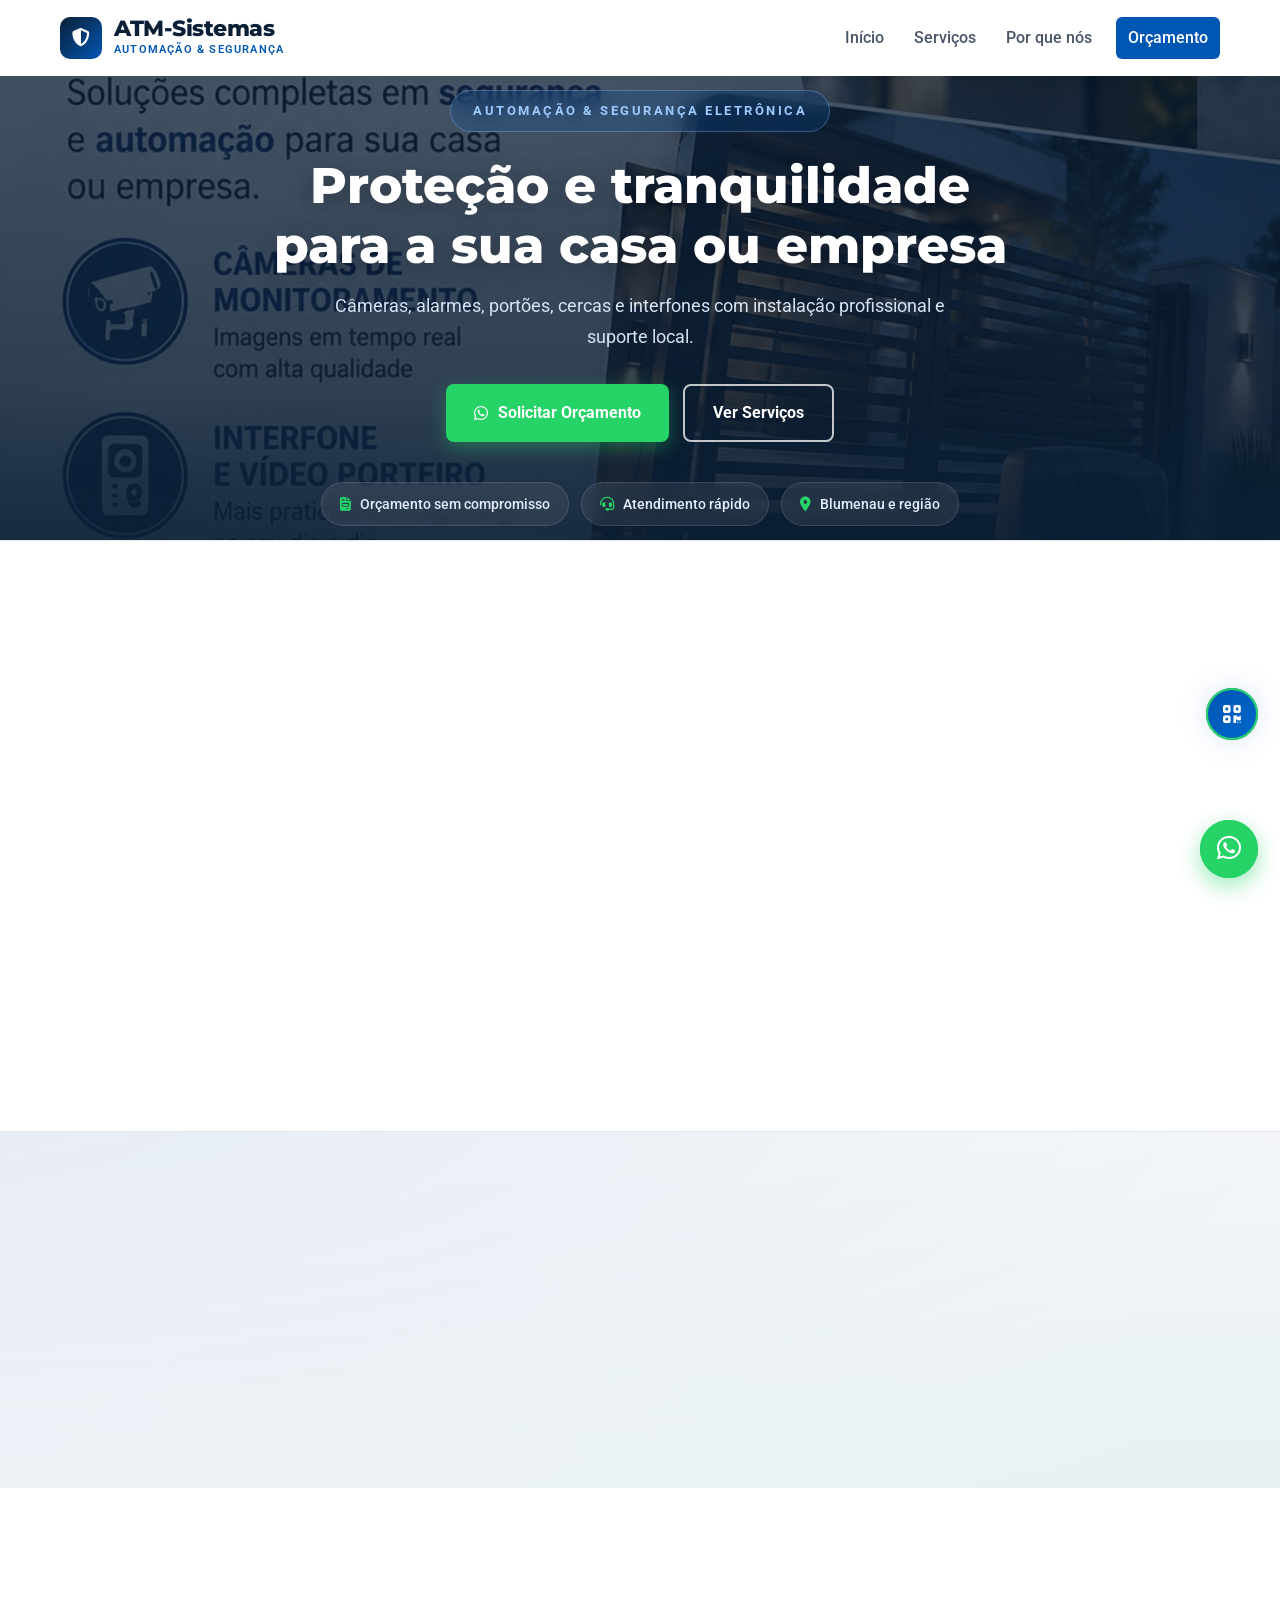
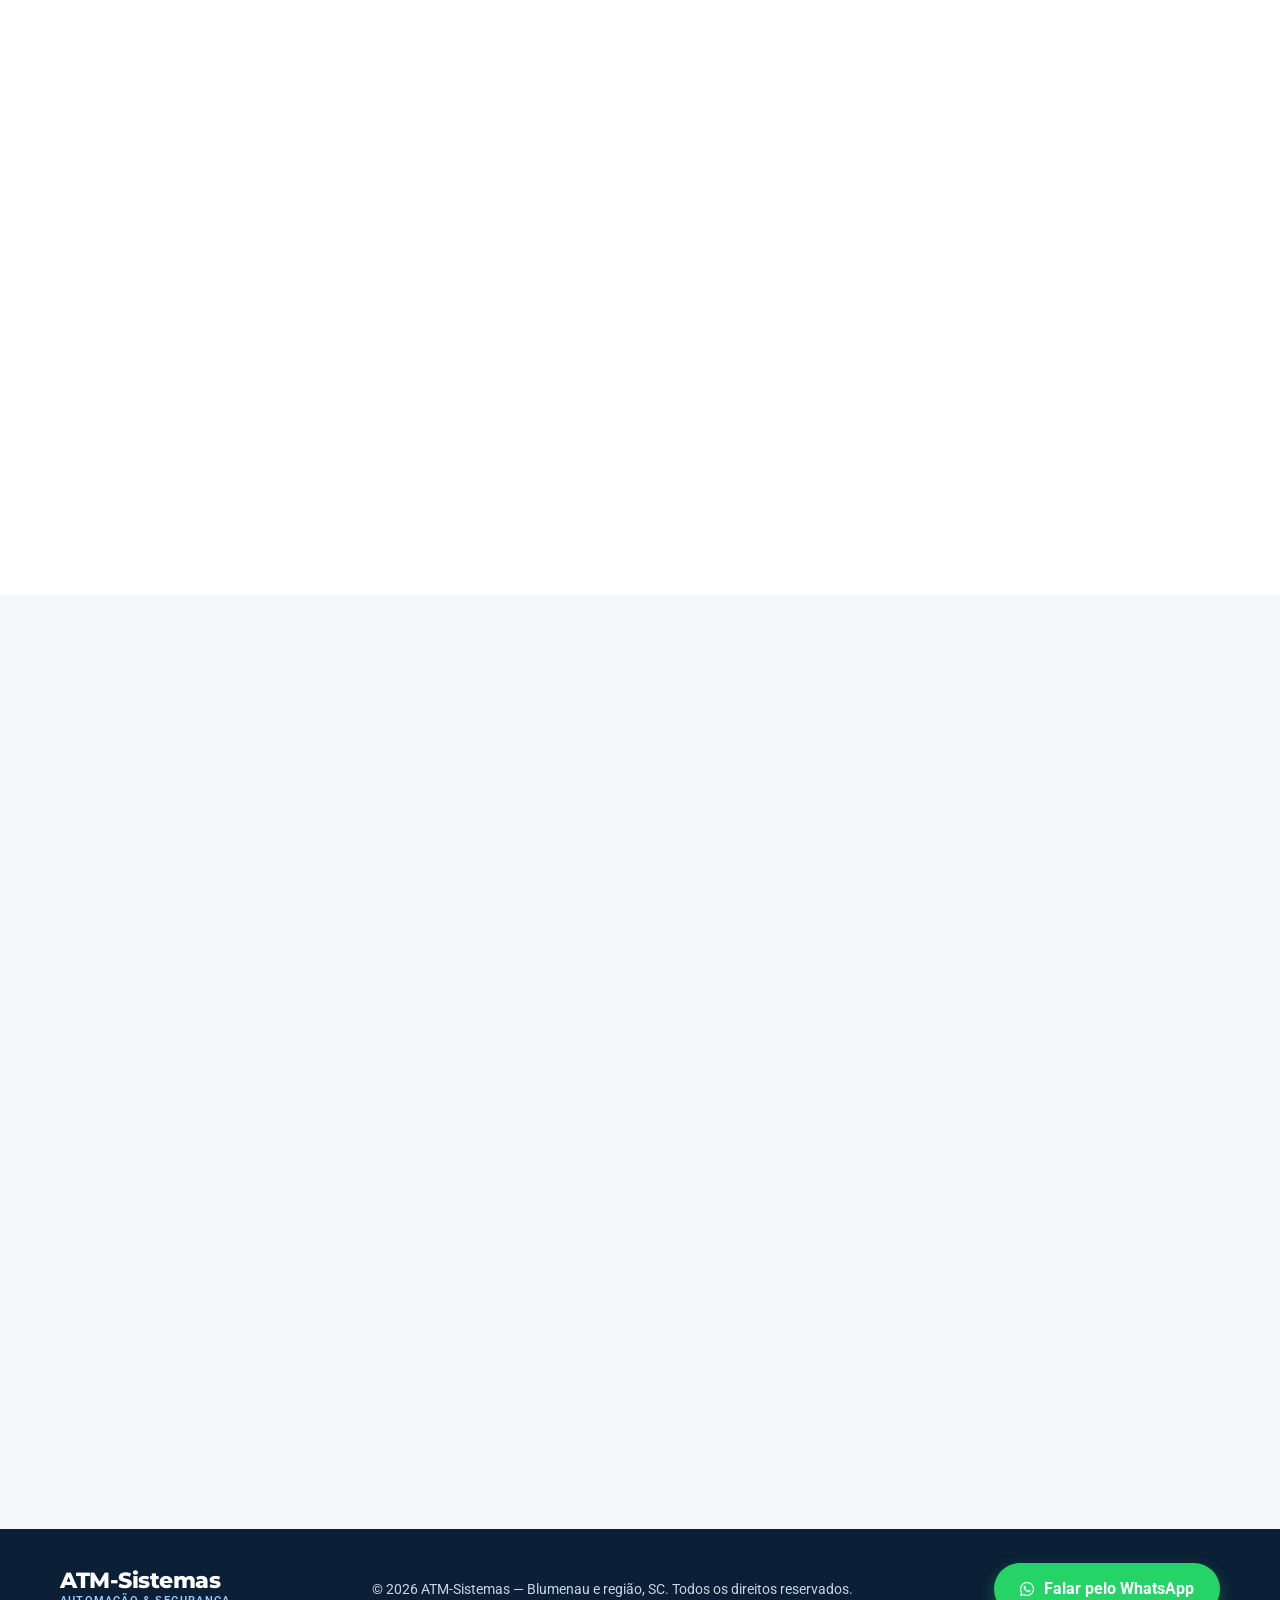
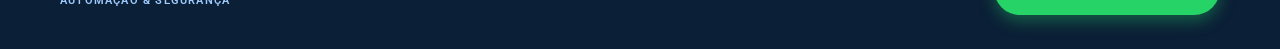
==== index.html @ e786568e "feat: adicionar suporte a YouTube iframe na galeria (Instalação de Câmeras)" ====
<!DOCTYPE html>
<html lang="pt-br">
<head>
    <meta charset="UTF-8">
    <meta name="viewport" content="width=device-width, initial-scale=1.0">
    <title>ATM-Sistemas | Automação e Segurança em Blumenau e Região</title>
    <meta name="description" content="ATM-Sistemas: câmeras de monitoramento, alarmes, portões eletrônicos, cercas elétricas e interfones. Instalação profissional em Blumenau e região. Solicite seu orçamento pelo WhatsApp.">

    <!-- Favicon inline (escudo da marca) -->
    <link rel="icon" href="data:image/svg+xml,%3Csvg xmlns='http://www.w3.org/2000/svg' viewBox='0 0 24 24'%3E%3Cpath fill='%230056b3' d='M12 2l8 3v6c0 5-3.5 9-8 11-4.5-2-8-6-8-11V5l8-3z'/%3E%3Cpath fill='%23ffffff' d='M12.7 7.3l-3.5 3.5 1.4 1.4 2.1-2.1 2.1 2.1 1.4-1.4z'/%3E%3C/svg%3E">

    <!-- Estilos -->
    <link rel="stylesheet" href="style.css">

    <!-- Google Fonts: Montserrat (títulos) e Roboto (texto) -->
    <link href="https://fonts.googleapis.com/css2?family=Montserrat:wght@400;600;700;800&family=Roboto:wght@300;400;500&display=swap" rel="stylesheet">

    <!-- FontAwesome: ícones oficiais -->
    <link rel="stylesheet" href="https://cdnjs.cloudflare.com/ajax/libs/font-awesome/6.4.0/css/all.min.css">
</head>
<body>

    <!-- ==========================================================
       1. CABEÇALHO (navbar fixa com menu mobile)
       ========================================================== -->
    <header class="header" id="header">
        <div class="container header-flex">
            <a href="#inicio" class="brand">
                <div class="brand-icon">
                    <i class="fas fa-shield-halved"></i>
                </div>
                <div class="brand-info">
                    <span class="brand-title">ATM-Sistemas</span>
                    <span class="brand-subtitle">Automação &amp; Segurança</span>
                </div>
            </a>

            <button class="menu-toggle" id="menuToggle" aria-label="Abrir menu" aria-expanded="false" aria-controls="navMenu">
                <i class="fas fa-bars"></i>
            </button>

            <nav class="nav" id="navMenu">
                <a href="#inicio">Início</a>
                <a href="#servicos">Serviços</a>
                <a href="#sobre">Por que nós</a>
                <a href="#contato" class="btn-nav">Orçamento</a>
            </nav>
        </div>
    </header>

    <!-- ==========================================================
       2. HERO / BANNER PRINCIPAL (foto local + texto + CTA)
       ========================================================== -->
    <section id="inicio" class="hero">
        <div class="hero-overlay"></div>
        <div class="container hero-content">
            <span class="hero-eyebrow">Automação &amp; Segurança Eletrônica</span>
            <h1>Proteção e tranquilidade para a sua casa ou empresa</h1>
            <p>Câmeras, alarmes, portões, cercas e interfones com instalação profissional e suporte local.</p>

            <div class="hero-cta">
                <a href="https://wa.me/5547991985274?text=Ol%C3%A1%2C%20vi%20o%20site%20da%20ATM-Sistemas%20e%20gostaria%20de%20um%20or%C3%A7amento." target="_blank" class="btn btn-whatsapp">
                    <i class="fab fa-whatsapp"></i> Solicitar Orçamento
                </a>
                <a href="#servicos" class="btn btn-outline">Ver Serviços</a>
            </div>

            <div class="hero-badges">
                <div class="badge"><i class="fas fa-file-invoice"></i> Orçamento sem compromisso</div>
                <div class="badge"><i class="fas fa-headset"></i> Atendimento rápido</div>
                <div class="badge"><i class="fas fa-map-marker-alt"></i> Blumenau e região</div>
            </div>
        </div>
    </section>

    <!-- ==========================================================
       4. SEÇÃO "POR QUE NÓS" (foto local + diferenciais)
       ========================================================== -->
    <section id="sobre" class="about">
        <div class="container about-grid">
            <div class="about-img-wrap reveal">
                <img src="foto2.jpg" alt="Instalação de sistema de segurança pela ATM-Sistemas">
                <div class="about-img-badge">
                    <i class="fas fa-thumbs-up"></i>
                    <span>Instalação<br>Profissional</span>
                </div>
            </div>
            <div class="about-content reveal">
                <span class="section-eyebrow">Quem somos</span>
                <h2>Por que escolher a ATM-Sistemas?</h2>
                <p>Equipe especializada em instalações eletrônicas de segurança e automação, atendendo residências, comércios e indústrias da região com seriedade, pontualidade e preço justo.</p>

                <ul class="checklist">
                    <li><i class="fas fa-check-circle"></i> Instalação feita por técnicos qualificados</li>
                    <li><i class="fas fa-check-circle"></i> Equipamentos com garantia e assistência técnica</li>
                    <li><i class="fas fa-check-circle"></i> Orçamento rápido e sem compromisso</li>
                    <li><i class="fas fa-check-circle"></i> Atendimento local, perto de você</li>
                </ul>

                <a href="#contato" class="btn btn-primary">
                    Falar com um consultor <i class="fas fa-arrow-right"></i>
                </a>
            </div>
        </div>
    </section>

    <!-- ==========================================================
       5. GALERIA DE VÍDEOS / DEMONSTRAÇÕES
       ========================================================== -->
    <section id="galeria" class="gallery-section">
        <div class="container">
            <div class="section-header reveal">
                <span class="section-eyebrow">Em ação</span>
                <h2>Nossas Instalações em Vídeo</h2>
                <p class="section-desc">Acompanhe demonstrações reais de sistemas instalados pela nossa equipe. Qualidade e confiança que você pode ver.</p>
            </div>

            <div class="gallery-grid" id="galleryGrid">
                <!-- Vídeos serão inseridos via JS -->
            </div>
        </div>
    </section>

    <!-- ==========================================================
       5b. VÍDEO DE DICA (conteúdo de terceiro, exibido por embed)
       ========================================================== -->
    <section id="dica" class="dica-section">
        <div class="container">
            <div class="section-header reveal">
                <span class="section-eyebrow">Dica técnica</span>
                <h2>Como instalar uma câmera Wi-Fi sem passar fio</h2>
                <p class="section-desc">Vídeo educativo que mostra o passo a passo de instalação. Ajuda você a entender as opções antes de solicitar seu orçamento.</p>
            </div>

            <div class="dica-card reveal">
                <div class="dica-video-box" id="dicaVideoBox">
                    <button type="button" class="dica-play-btn" id="dicaPlayBtn" aria-label="Reproduzir vídeo: Como Instalei uma Câmera de Segurança Wifi Puxando Ponto de Tomada">
                        <img src="https://i.ytimg.com/vi/2AZnrOvX0qg/maxresdefault.jpg" alt="Miniatura do vídeo sobre instalação de câmera de segurança Wi-Fi" loading="lazy">
                        <span class="dica-play-icon" aria-hidden="true"><i class="fab fa-youtube"></i></span>
                    </button>
                </div>
                <div class="dica-info">
                    <h3>Como Instalei uma Câmera de Segurança Wifi Puxando Ponto de Tomada</h3>
                    <p class="dica-credit">
                        <i class="fab fa-youtube"></i>
                        Canal <strong>@poressadica</strong> — vídeo de terceiro, exibido aqui pelo player oficial do YouTube.
                        Todos os direitos pertencem ao autor original.
                    </p>
                    <p class="dica-cta">
                        <i class="fas fa-hands-holding-circle"></i>
                        Prefere instalação profissional com garantia? <a href="#contato">Solicite um orçamento</a>.
                    </p>
                </div>
            </div>
        </div>
    </section>

    <!-- ==========================================================
       6. SEÇÃO DE CONTATO E ORÇAMENTO
       ========================================================== -->
    <section id="contato" class="contact-section">
        <div class="container">
            <div class="reveal">
                <span class="section-eyebrow">Fale conosco</span>
                <h2>Solicite um Orçamento</h2>
                <p class="section-subtitle">Preencha o formulário abaixo e envie direto pelo WhatsApp. Retornamos o mais rápido possível!</p>
            </div>

            <div class="contact-grid">
                <form id="contactForm" class="contact-form reveal" novalidate>
                    <div class="form-group">
                        <label for="name">Seu Nome</label>
                        <input type="text" id="name" required placeholder="Digite seu nome">
                    </div>
                    <div class="form-group">
                        <label for="phone">Telefone / WhatsApp</label>
                        <input type="tel" id="phone" required placeholder="(47) 99999-9999">
                    </div>
                    <div class="form-group">
                        <label for="message">Serviço desejado / Bairro</label>
                        <textarea id="message" rows="4" placeholder="Ex.: câmeras para minha casa no bairro ..."></textarea>
                    </div>
                    <button type="submit" class="btn btn-whatsapp full-width">
                        <i class="fab fa-whatsapp"></i> Enviar Mensagem via WhatsApp
                    </button>
                    <p class="form-note"><i class="fas fa-lock"></i> Seus dados são usados apenas para abrir o chat no WhatsApp.</p>
                </form>

                <div class="contact-info-card reveal">
                    <h3>Ou acesse direto pelo celular</h3>
                    <p>Escaneie o QR code para abrir o site no seu telefone</p>
                    <div class="qrcode-container" id="qrcodeBox">
                        <!-- QR code gerado localmente em qrcode-lib.js (sem depender de API externa) -->
                    </div>
                    <p class="qrcode-caption" id="qrcodeCaption"></p>
                </div>
            </div>

            <div class="contact-direct-info reveal">
                <a href="mailto:atmnbusistemas@gmail.com"><i class="fas fa-envelope"></i> atmnbusistemas@gmail.com</a>
                <a href="https://wa.me/5547991985274" target="_blank"><i class="fab fa-whatsapp"></i> (47) 99198-5274</a>
            </div>
        </div>
    </section>

    <!-- ==========================================================
       6. RODAPÉ
       ========================================================== -->
    <footer class="footer-bottom">
        <div class="container footer-flex">
            <div class="footer-brand">
                <span class="brand-title">ATM-Sistemas</span>
                <span class="brand-subtitle">Automação &amp; Segurança</span>
            </div>
            <p class="footer-copy">&copy; <span id="year">2026</span> ATM-Sistemas &mdash; Blumenau e região, SC. Todos os direitos reservados.</p>
            <a href="https://wa.me/5547991985274?text=Ol%C3%A1%2C%20vi%20o%20site%20da%20ATM-Sistemas%20e%20gostaria%20de%20um%20or%C3%A7amento." target="_blank" class="whatsapp-footer-btn" aria-label="Fale conosco no WhatsApp">
                <i class="fab fa-whatsapp"></i> Falar pelo WhatsApp
            </a>
        </div>
    </footer>

    <!-- Botão flutuante: Compartilhar site (QR Code) -->
    <button id="shareSiteBtn" class="share-float" aria-label="Compartilhar site - QR Code">
        <i class="fas fa-qrcode"></i>
        <span class="float-pulse"></span>
    </button>

    <!-- Botão flutuante de WhatsApp (fixo no canto inferior direito) -->
    <a href="https://wa.me/5547991985274?text=Ol%C3%A1%2C%20vi%20o%20site%20da%20ATM-Sistemas%20e%20gostaria%20de%20um%20or%C3%A7amento." target="_blank" class="whatsapp-float" aria-label="Fale conosco no WhatsApp">
        <i class="fab fa-whatsapp"></i>
        <span class="float-pulse"></span>
    </a>

    <!-- Botão voltar ao topo -->
    <button id="backToTop" aria-label="Voltar ao topo">
        <i class="fas fa-chevron-up"></i>
    </button>

    <!-- Modal QR Code para compartilhar -->
    <div id="qrModal" class="modal" role="dialog" aria-modal="true" aria-labelledby="qrModalTitle">
        <div class="modal-overlay"></div>
        <div class="modal-content qr-modal-content">
            <button class="modal-close" id="qrModalClose" aria-label="Fechar QR Code">
                <i class="fas fa-times"></i>
            </button>
            <h3 id="qrModalTitle">Compartilhar Site</h3>
            <p class="modal-subtitle">Escaneie com a câmera do celular do técnico</p>
            <div class="qr-code-wrapper" id="qrcodeModalBox">
                <!-- QR code gerado localmente em qrcode-lib.js (sem depender de API externa) -->
            </div>
            <p class="qr-url" id="qrModalUrl"></p>
            <div class="modal-actions">
                <button class="btn btn-outline modal-copy-btn" id="copyUrlBtn">
                    <i class="fas fa-copy"></i> Copiar Link
                </button>
                <button class="btn btn-primary modal-download-btn" id="downloadQrBtn">
                    <i class="fas fa-download"></i> Baixar PNG
                </button>
                <button class="btn btn-whatsapp modal-share-btn" id="nativeShareBtn">
                    <i class="fas fa-share-alt"></i> Compartilhar
                </button>
            </div>
        </div>
    </div>

    <!-- ==========================================================
         SCRIPTS (menu mobile, player de vídeo, QR code, animações)
         ========================================================== -->

    <!-- Gerador de QR code local (qrcode-lib.js): o QR funciona mesmo
         se a internet cair ou o servidor de terceiros sair do ar -->
    <script src="qrcode-lib.js"></script>

    <script>
        // ---- Menu mobile ----
        const menuToggle = document.getElementById('menuToggle');
        const navMenu = document.getElementById('navMenu');

        menuToggle.addEventListener('click', function () {
            const isOpen = navMenu.classList.toggle('active');
            menuToggle.setAttribute('aria-expanded', isOpen);
            menuToggle.querySelector('i').className = isOpen ? 'fas fa-times' : 'fas fa-bars';
        });

        navMenu.querySelectorAll('a').forEach(function (link) {
            link.addEventListener('click', function () {
                navMenu.classList.remove('active');
                menuToggle.setAttribute('aria-expanded', 'false');
                menuToggle.querySelector('i').className = 'fas fa-bars';
            });
        });

        // ---- Formulário -> abre o WhatsApp com a mensagem montada ----
        const contactForm = document.getElementById('contactForm');

        contactForm.addEventListener('submit', function (e) {
            e.preventDefault();

            const nome = document.getElementById('name').value.trim();
            const fone = document.getElementById('phone').value.trim();
            const mensagem = document.getElementById('message').value.trim();

            if (!nome || !fone) {
                alert('Por favor, preencha seu nome e telefone para continuar.');
                return;
            }

            const texto = 'Olá, vi o site da ATM-Sistemas e gostaria de um orçamento.\n\n' +
                          '*Nome:* ' + nome + '\n' +
                          '*Telefone:* ' + fone + '\n' +
                          '*Serviço/Bairro:* ' + (mensagem || '—');

            window.open('https://wa.me/5547991985274?text=' + encodeURIComponent(texto), '_blank');
            contactForm.reset();
        });

        // ---- Sombra no header, botão voltar ao topo e ano do rodapé ----
        const header = document.getElementById('header');
        const backToTop = document.getElementById('backToTop');

        window.addEventListener('scroll', function () {
            header.classList.toggle('scrolled', window.scrollY > 10);
            backToTop.classList.toggle('visible', window.scrollY > 400);
        });

        backToTop.addEventListener('click', function () {
            window.scrollTo({ top: 0, behavior: 'smooth' });
        });

        document.getElementById('year').textContent = new Date().getFullYear();

        // ---- Vídeo de dica: só carrega o player do YouTube ao clicar ----
        const dicaPlayBtn = document.getElementById('dicaPlayBtn');
        const dicaVideoBox = document.getElementById('dicaVideoBox');
        const YOUTUBE_ID = '2AZnrOvX0qg';

        if (dicaPlayBtn && dicaVideoBox) {
            dicaPlayBtn.addEventListener('click', function () {
                const iframe = document.createElement('iframe');
                iframe.src = 'https://www.youtube-nocookie.com/embed/' + YOUTUBE_ID + '?autoplay=1&rel=0';
                iframe.title = 'Como Instalei uma Câmera de Segurança Wifi Puxando Ponto de Tomada';
                iframe.allow = 'accelerometer; autoplay; clipboard-write; encrypted-media; gyroscope; picture-in-picture; web-share';
                iframe.allowFullscreen = true;
                dicaVideoBox.innerHTML = '';
                dicaVideoBox.appendChild(iframe);
            });
        }

        // ---- Galeria de vídeos ----
        const galleryVideos = [
            {
                src: 'video1.mp4',
                poster: 'foto1.jpg',
                title: 'Demonstração de Instalação',
                desc: 'Sistemas de segurança e automação instalados pela nossa equipe.',
                tag: 'Demonstração',
                icon: 'fa-play-circle'
            },
            {
                src: 'portao.mp4',
                poster: 'foto2.jpg',
                title: 'Automação de Portão',
                desc: 'Portão eletrônico deslizante com controle remoto e sensor.',
                tag: 'Automação',
                icon: 'fa-warehouse'
            },
            {
                src: 'https://www.youtube.com/embed/2AZnrOvX0qg',
                type: 'youtube',
                poster: 'foto1.jpg',
                title: 'Instalação de Câmeras',
                desc: 'Sistema de monitoramento HD com acesso remoto pelo celular.',
                tag: 'Monitoramento',
                icon: 'fa-video'
            },
            {
                src: 'cerca_alarme.mp4',
                poster: 'foto1.jpg',
                title: 'Cerca Elétrica e Alarme',
                desc: 'Proteção perimetral completa com cerca elétrica e sensores.',
                tag: 'Segurança',
                icon: 'fa-bolt'
            }
        ];

        const galleryGrid = document.getElementById('galleryGrid');
        if (galleryGrid) {
            galleryVideos.forEach(function (video, index) {
                const card = document.createElement('article');
                card.className = 'gallery-card reveal';
                card.style.transitionDelay = (index * 100) + 'ms';

                // Suporte para YouTube iframe ou vídeo local
                let mediaHTML = '';
                if (video.type === 'youtube') {
                    mediaHTML = '\
                        <div class="gallery-video-wrapper youtube-wrapper">\
                            <iframe\
                                src="' + video.src + '"\
                                title="' + video.title + '"\
                                frameborder="0"\
                                allow="accelerometer; autoplay; clipboard-write; encrypted-media; gyroscope; picture-in-picture; web-share"\
                                allowfullscreen\
                                loading="lazy">\
                            </iframe>\
                            <div class="youtube-overlay" aria-label="Abrir vídeo no YouTube: ' + video.title + '">\
                                <span class="gallery-play-btn">\
                                    <i class="fab fa-youtube"></i>\
                                </span>\
                            </div>\
                        </div>';
                } else {
                    mediaHTML = '\
                        <div class="gallery-video-wrapper">\
                            <video preload="none" poster="' + video.poster + '" playsinline controls>\
                                <source src="' + video.src + '" type="video/mp4">\
                                Seu navegador não suporta a tag de vídeo.\
                            </video>\
                            <button type="button" class="gallery-overlay" aria-label="Reproduzir vídeo: ' + video.title + '">\
                                <span class="gallery-play-btn">\
                                    <i class="fas fa-play"></i>\
                                </span>\
                            </button>\
                            <p class="gallery-video-error" hidden>\
                                <i class="fas fa-triangle-exclamation"></i> Não foi possível carregar este vídeo.\
                            </p>\
                        </div>';
                }

                card.innerHTML = mediaHTML + '\
                    <div class="gallery-content">\
                        <span class="gallery-tag"><i class="fas ' + video.icon + '"></i> ' + video.tag + '</span>\
                        <h3>' + video.title + '</h3>\
                        <p>' + video.desc + '</p>\
                        <div class="gallery-meta">\
                            <span><i class="fas fa-clock"></i> Instalação profissional</span>\
                            <span><i class="fas fa-map-marker-alt"></i> Blumenau e região</span>\
                        </div>\
                    </div>';
                galleryGrid.appendChild(card);
            });

            // ---- Player da galeria: tocar/pausar, um vídeo por vez ----
            var galleryVideosPlaying = [];

            function pausarTodosExceto(video) {
                galleryVideosPlaying = galleryVideosPlaying.filter(function (outro) {
                    if (outro !== video) {
                        outro.pause();
                        return false;
                    }
                    return true;
                });
            }

            galleryGrid.querySelectorAll('.gallery-card').forEach(function (card) {
                var video = card.querySelector('video');
                var iframe = card.querySelector('iframe');
                var overlay = card.querySelector('.gallery-overlay, .youtube-overlay');
                var avisoErro = card.querySelector('.gallery-video-error');

                // Para vídeos locais
                if (video) {
                    // Vídeo ausente no servidor: mostra aviso em vez de caixa preta
                    video.addEventListener('error', function () {
                        card.classList.add('is-error');
                        if (avisoErro) avisoErro.hidden = false;
                        if (overlay) overlay.hidden = true;
                    });

                    // Clique no overlay → reproduz/pausa
                    if (overlay) {
                        overlay.addEventListener('click', function (e) {
                            e.preventDefault();
                            e.stopPropagation();
                            if (video.paused) {
                                pausarTodosExceto(video);
                                video.play().catch(function () {
                                    overlay.hidden = false;
                                });
                                galleryVideosPlaying.push(video);
                            } else {
                                video.pause();
                            }
                        });
                    }

                    // Atualiza overlay ao pausar/tocar
                    video.addEventListener('play', function () {
                        if (overlay) overlay.hidden = true;
                    });
                    video.addEventListener('pause', function () {
                        if (overlay) overlay.hidden = false;
                    });
                    video.addEventListener('ended', function () {
                        if (overlay) overlay.hidden = false;
                    });
                }

                // Para YouTube: clique no overlay abre no YouTube
                if (iframe && overlay) {
                    overlay.addEventListener('click', function (e) {
                        e.preventDefault();
                        window.open('https://www.youtube.com/watch?v=2AZnrOvX0qg', '_blank');
                    });
                }
            });
        }

                // Reflecte o estado real do player na interface
                function atualizarEstado() {
                    var tocando = !video.paused && !video.ended;
                    card.classList.toggle('is-playing', tocando);
                    overlay.setAttribute('aria-label',
                        (tocando ? 'Pausar vídeo: ' : 'Reproduzir vídeo: ') + videoTitle(video));
                }

                video.addEventListener('play', function () {
                    pausarTodosExceto(video);
                    galleryVideosPlaying.push(video);
                    atualizarEstado();
                });

                ['pause', 'ended'].forEach(function (evt) {
                    video.addEventListener(evt, function () {
                        galleryVideosPlaying = galleryVideosPlaying.filter(function (v) {
                            return v !== video;
                        });
                        atualizarEstado();
                    });
                });

                // Clique no botão verde dá play (ou pausa)
                overlay.addEventListener('click', function () {
                    if (video.paused || video.ended) {
                        video.play();
                    } else {
                        video.pause();
                    }
                });

                // Teclado: o overlay é um <button>, então já responde a Enter/Espaço
                overlay.addEventListener('keydown', function (e) {
                    if (e.key === 'Enter' || e.key === ' ') {
                        e.preventDefault();
                        overlay.click();
                    }
                });
            });

            function videoTitle(video) {
                var card = video.closest('.gallery-card');
                var h3 = card && card.querySelector('h3');
                return h3 ? h3.textContent : 'demonstração';
            }
        }

        // ---- Modal QR Code Compartilhar ----
        const shareBtn = document.getElementById('shareSiteBtn');
        const qrModal = document.getElementById('qrModal');
        const qrModalClose = document.getElementById('qrModalClose');
        const copyUrlBtn = document.getElementById('copyUrlBtn');
        const nativeShareBtn = document.getElementById('nativeShareBtn');

        // Endereço do site em UM lugar só. Se o site mudar de hospedagem,
        // o QR code se ajusta sozinho (usa o endereço que o visitante abriu).
        const SITE_URL_PADRAO = 'https://marcelooliveira8052668-cyber.github.io/t-instalacao/';
        const siteUrl = (location.protocol === 'http:' || location.protocol === 'https:')
            ? location.origin + location.pathname.replace(/[^/]*$/, '')
            : SITE_URL_PADRAO;

        // ---- QR code gerado no próprio navegador (sem API externa) ----
        const qrcodeBox = document.getElementById('qrcodeBox');
        const qrcodeModalBox = document.getElementById('qrcodeModalBox');
        const qrcodeCaption = document.getElementById('qrcodeCaption');
        const qrModalUrl = document.getElementById('qrModalUrl');
        const downloadQrBtn = document.getElementById('downloadQrBtn');

        function gerarQRCode(destino, tamanho) {
            // Nível M: aguenta sujeira, logo e leve desbotamento na impressão
            const qr = qrcode(0, 'M');
            qr.addData(siteUrl);
            qr.make();
            return qr.createSvgTag({ cellSize: tamanho, margin: tamanho * 2, scalable: true });
        }

        function pintarQRCode() {
            if (typeof qrcode !== 'function') return;

            const svgContato = gerarQRCode(qrcodeBox, 5);
            if (qrcodeBox) qrcodeBox.innerHTML = svgContato;
            if (qrcodeModalBox) qrcodeModalBox.innerHTML = gerarQRCode(qrcodeModalBox, 7);

            const semProtocolo = siteUrl.replace(/^https?:\/\//, '').replace(/\/$/, '');
            if (qrcodeCaption) qrcodeCaption.textContent = semProtocolo;
            if (qrModalUrl) qrModalUrl.textContent = semProtocolo;
        }

        pintarQRCode();

        // ---- Baixar o QR code em PNG (para imprimir em cartão/panfleto) ----
        if (downloadQrBtn) {
            downloadQrBtn.addEventListener('click', function () {
                if (typeof qrcode !== 'function') return;

                const CELULA = 10;      // pixels por módulo
                const MARGEM = 4;       // margem branca (exigida pela leitura)
                const modulos = qrcode(0, 'M');
                modulos.addData(siteUrl);
                modulos.make();

                const total = modulos.getModuleCount();
                const tamanho = (total + MARGEM * 2) * CELULA;
                const canvas = document.createElement('canvas');
                canvas.width = tamanho;
                canvas.height = tamanho;

                const ctx = canvas.getContext('2d');
                ctx.fillStyle = '#ffffff';
                ctx.fillRect(0, 0, tamanho, tamanho);
                ctx.fillStyle = '#000000';
                for (let linha = 0; linha < total; linha++) {
                    for (let coluna = 0; coluna < total; coluna++) {
                        if (modulos.isDark(linha, coluna)) {
                            ctx.fillRect((coluna + MARGEM) * CELULA, (linha + MARGEM) * CELULA, CELULA, CELULA);
                        }
                    }
                }

                const link = document.createElement('a');
                link.download = 'qrcode-atm-sistemas.png';
                link.href = canvas.toDataURL('image/png');
                link.click();
            });
        }

        function openModal() {
            qrModal.classList.add('active');
            document.body.style.overflow = 'hidden';
        }

        function closeModal() {
            qrModal.classList.remove('active');
            document.body.style.overflow = '';
        }

        if (shareBtn && qrModal) {
            shareBtn.addEventListener('click', openModal);
            qrModalClose.addEventListener('click', closeModal);
            qrModal.querySelector('.modal-overlay').addEventListener('click', closeModal);
        }

        // Fechar com ESC
        document.addEventListener('keydown', function (e) {
            if (e.key === 'Escape' && qrModal.classList.contains('active')) {
                closeModal();
            }
        });

        // Copiar link
        if (copyUrlBtn) {
            copyUrlBtn.addEventListener('click', function () {
                navigator.clipboard.writeText(siteUrl).then(function () {
                    const originalHTML = copyUrlBtn.innerHTML;
                    copyUrlBtn.innerHTML = '<i class="fas fa-check"></i> Copiado!';
                    copyUrlBtn.style.background = 'var(--green)';
                    copyUrlBtn.style.borderColor = 'var(--green)';
                    copyUrlBtn.style.color = '#fff';
                    setTimeout(function () {
                        copyUrlBtn.innerHTML = originalHTML;
                        copyUrlBtn.style.background = '';
                        copyUrlBtn.style.borderColor = '';
                        copyUrlBtn.style.color = '';
                    }, 2000);
                });
            });
        }

        // Compartilhamento nativo (Web Share API)
        if (nativeShareBtn) {
            nativeShareBtn.addEventListener('click', function () {
                if (navigator.share) {
                    navigator.share({
                        title: 'ATM-Sistemas - Automação & Segurança',
                        text: 'Conheça a ATM-Sistemas: câmeras, alarmes, portões, cercas e interfones em Blumenau e região.',
                        url: siteUrl
                    }).catch(function () { /* usuário cancelou */ });
                } else {
                    // Fallback: copiar link
                    copyUrlBtn.click();
                }
            });
        }

        // ---- Animações de aparecimento ao rolar a página ----
        const observer = new IntersectionObserver(function (entries) {
            entries.forEach(function (entry) {
                if (entry.isIntersecting) {
                    entry.target.classList.add('visible');
                    observer.unobserve(entry.target);
                }
            });
        }, { threshold: 0.12 });

        document.querySelectorAll('.reveal').forEach(function (el) {
            observer.observe(el);
        });
    </script>

</body>
</html>
---- style.css ----
/* ==========================================================
   ATM-SISTEMAS — Estilos do site (versão profissional futurista)
   ========================================================== */

/* ---------- Variáveis e configurações gerais ---------- */
:root {
    --navy: #0b1f36;
    --navy-light: #112a4a;
    --blue: #0056b3;
    --blue-dark: #004085;
    --blue-glow: #0066cc;
    --green: #25d366;
    --green-dark: #1ebd59;
    --green-glow: #34e873;
    --text: #334155;
    --text-light: #64748b;
    --bg: #f4f6f9;
    --bg-dark: #0f1a2e;
    --border: #e2e8f0;
    --border-glow: rgba(0, 86, 179, 0.2);
    --radius: 16px;
    --radius-sm: 10px;
    --shadow: 0 4px 20px rgba(15, 23, 42, 0.06);
    --shadow-md: 0 10px 30px rgba(15, 23, 42, 0.08);
    --shadow-lg: 0 20px 50px rgba(15, 23, 42, 0.12);
    --shadow-glow: 0 0 30px rgba(0, 86, 179, 0.15);
    --shadow-green-glow: 0 0 30px rgba(37, 211, 102, 0.15);
    --header-h: 76px;
    --transition: 0.3s cubic-bezier(0.16, 1, 0.3, 1);
    --transition-fast: 0.2s ease;
}

* {
    margin: 0;
    padding: 0;
    box-sizing: border-box;
}

html {
    scroll-behavior: smooth;
    scroll-padding-top: calc(var(--header-h) + 14px);
}

body {
    font-family: 'Roboto', sans-serif;
    background-color: var(--bg);
    color: var(--text);
    line-height: 1.6;
    padding-top: var(--header-h); /* Compensa a navbar fixa */
}

img {
    max-width: 100%;
    display: block;
}

.container {
    max-width: 1200px;
    margin: 0 auto;
    padding: 0 20px;
}

h1, h2, h3 {
    font-family: 'Montserrat', sans-serif;
    color: var(--navy);
}

.section-eyebrow {
    display: inline-block;
    font-size: 0.78rem;
    font-weight: 700;
    letter-spacing: 2px;
    text-transform: uppercase;
    color: var(--blue);
    margin-bottom: 10px;
}

/* ---------- Botões ---------- */
.btn {
    display: inline-flex;
    align-items: center;
    justify-content: center;
    gap: 10px;
    padding: 14px 28px;
    border-radius: 8px;
    font-weight: 700;
    font-size: 1rem;
    text-decoration: none;
    cursor: pointer;
    border: none;
    transition: transform 0.25s ease, box-shadow 0.25s ease, background-color 0.3s ease;
}

.btn-whatsapp {
    background-color: var(--green);
    color: #fff;
    box-shadow: 0 6px 18px rgba(37, 211, 102, 0.35);
}

.btn-whatsapp:hover {
    background-color: var(--green-dark);
    transform: translateY(-2px);
}

.btn-outline {
    background-color: transparent;
    color: #fff;
    border: 2px solid rgba(255, 255, 255, 0.75);
}

.btn-outline:hover {
    background-color: #fff;
    color: var(--navy);
    transform: translateY(-2px);
}

.btn-primary {
    background-color: var(--blue);
    color: #fff;
    margin-top: 26px;
    box-shadow: 0 6px 18px rgba(0, 86, 179, 0.3);
}

.btn-primary:hover {
    background-color: var(--blue-dark);
    transform: translateY(-2px);
}

.full-width {
    width: 100%;
}

/* ==========================================================
   CABEÇALHO / NAVBAR
   ========================================================== */
.header {
    position: fixed;
    top: 0;
    left: 0;
    width: 100%;
    height: var(--header-h);
    background-color: #fff;
    box-shadow: 0 2px 10px rgba(15, 23, 42, 0.07);
    z-index: 1000;
    transition: box-shadow 0.3s ease;
}

.header.scrolled {
    box-shadow: 0 6px 22px rgba(15, 23, 42, 0.13);
}

.header-flex {
    display: flex;
    justify-content: space-between;
    align-items: center;
    height: var(--header-h);
    gap: 16px;
}

.brand {
    display: flex;
    align-items: center;
    gap: 12px;
    text-decoration: none;
}

.brand-icon {
    width: 42px;
    height: 42px;
    border-radius: 10px;
    background: linear-gradient(135deg, var(--navy), var(--blue));
    color: #fff;
    display: flex;
    align-items: center;
    justify-content: center;
    font-size: 1.15rem;
    flex-shrink: 0;
}

.brand-info {
    display: flex;
    flex-direction: column;
}

.brand-title {
    font-family: 'Montserrat', sans-serif;
    font-size: 1.35rem;
    font-weight: 800;
    color: var(--navy);
    letter-spacing: -0.5px;
    line-height: 1.1;
}

.brand-subtitle {
    font-size: 0.68rem;
    font-weight: 600;
    color: var(--blue);
    text-transform: uppercase;
    letter-spacing: 1.2px;
}

.nav {
    display: flex;
    gap: 6px;
    align-items: center;
}

.nav a {
    text-decoration: none;
    color: #475569;
    font-weight: 500;
    padding: 8px 12px;
    border-radius: 6px;
    transition: color 0.25s ease, background-color 0.25s ease;
}

.nav a:hover {
    color: var(--blue);
    background-color: #f1f5f9;
}

.btn-nav {
    background-color: var(--blue);
    color: #fff !important;
    font-weight: 600;
    margin-left: 6px;
}

.btn-nav:hover {
    background-color: var(--blue-dark);
    color: #fff !important;
}

.menu-toggle {
    display: none;
    background: none;
    border: none;
    font-size: 1.5rem;
    color: var(--navy);
    cursor: pointer;
    padding: 6px 10px;
}

/* ==========================================================
   HERO / BANNER PRINCIPAL (FUTURISTA)
   ========================================================== */
.hero {
    position: relative;
    min-height: 540px;
    display: flex;
    align-items: center;
    justify-content: center;
    text-align: center;
    color: #fff;
    background: url('foto1.jpg') center/cover no-repeat;
    margin-top: calc(-1 * var(--header-h)); /* o hero enche o espaço do header fixo */
    padding-top: var(--header-h);
    overflow: hidden;
}

.hero::before {
    content: '';
    position: absolute;
    inset: 0;
    background-image: 
        linear-gradient(rgba(0, 86, 179, 0.03) 1px, transparent 1px),
        linear-gradient(90deg, rgba(0, 86, 179, 0.03) 1px, transparent 1px);
    background-size: 60px 60px;
    animation: gridMove 20s linear infinite;
    pointer-events: none;
    z-index: 0;
}

@keyframes gridMove {
    0% { background-position: 0 0; }
    100% { background-position: 60px 60px; }
}

.hero-overlay {
    position: absolute;
    inset: 0;
    background: linear-gradient(180deg, rgba(11, 31, 54, 0.72), rgba(11, 31, 54, 0.88));
    z-index: 1;
}

.hero-overlay::after {
    content: '';
    position: absolute;
    bottom: 0;
    left: 0;
    right: 0;
    height: 150px;
    background: linear-gradient(180deg, transparent, rgba(11, 31, 54, 0.5));
    pointer-events: none;
}

.hero-content {
    position: relative;
    z-index: 2;
    max-width: 820px;
    padding: 0 20px;
}

.hero-eyebrow {
    display: inline-flex;
    align-items: center;
    gap: 10px;
    font-size: 0.8rem;
    font-weight: 700;
    letter-spacing: 2.5px;
    text-transform: uppercase;
    color: #9ecbff;
    background: rgba(0, 86, 179, 0.2);
    border: 1px solid rgba(158, 203, 255, 0.3);
    padding: 10px 22px;
    border-radius: 50px;
    margin-bottom: 24px;
    backdrop-filter: blur(10px);
    position: relative;
    overflow: hidden;
}

.hero-eyebrow::before {
    content: '';
    position: absolute;
    top: 50%;
    left: -100%;
    width: 100%;
    height: 2px;
    background: linear-gradient(90deg, transparent, var(--green), transparent);
    animation: scanLine 3s ease-in-out infinite;
    transform: translateY(-50%);
}

@keyframes scanLine {
    0% { left: -100%; opacity: 0; }
    50% { opacity: 1; }
    100% { left: 100%; opacity: 0; }
}

.hero h1 {
    font-size: clamp(1.9rem, 4.4vw, 3.1rem);
    font-weight: 800;
    color: #fff;
    line-height: 1.2;
    margin-bottom: 16px;
    text-shadow: 0 4px 24px rgba(0, 0, 0, 0.3);
}

.hero h1 span {
    background: linear-gradient(135deg, #fff 0%, #9ecbff 50%, var(--green-glow) 100%);
    -webkit-background-clip: text;
    -webkit-text-fill-color: transparent;
    background-clip: text;
}

.hero p {
    font-size: 1.12rem;
    color: #d7e3f4;
    max-width: 640px;
    margin: 0 auto 32px;
    line-height: 1.7;
}

.hero-cta {
    display: flex;
    justify-content: center;
    gap: 14px;
    flex-wrap: wrap;
    margin-bottom: 40px;
}

.hero-badges {
    display: flex;
    justify-content: center;
    gap: 12px;
    flex-wrap: wrap;
}

.badge {
    display: inline-flex;
    align-items: center;
    gap: 9px;
    font-size: 0.88rem;
    font-weight: 500;
    color: #e6eefb;
    background: rgba(255, 255, 255, 0.08);
    border: 1px solid rgba(255, 255, 255, 0.12);
    backdrop-filter: blur(10px);
    padding: 10px 18px;
    border-radius: 50px;
    transition: transform 0.3s ease, border-color 0.3s ease, background 0.3s ease;
}

.badge:hover {
    transform: translateY(-2px);
    border-color: rgba(37, 211, 102, 0.4);
    background: rgba(37, 211, 102, 0.1);
}

.badge i {
    color: var(--green);
    animation: iconPulse 2s ease-in-out infinite;
}

@keyframes iconPulse {
    0%, 100% { transform: scale(1); }
    50% { transform: scale(1.15); }
}

/* ==========================================================
   SEÇÃO DE SERVIÇOS (removida - usando galeria)
   ========================================================== */
.services {
    padding: 76px 20px;
}

.services-header-box {
    text-align: center;
    margin-bottom: 46px;
}

.services-header-box h2,
.contact-section h2,
.about-content h2 {
    font-size: 2.1rem;
    margin-bottom: 12px;
}

.section-desc,
.section-subtitle {
    color: var(--text-light);
    font-size: 1.05rem;
    max-width: 700px;
    margin: 0 auto;
}

.services-grid {
    display: grid;
    grid-template-columns: repeat(auto-fit, minmax(300px, 1fr));
    gap: 28px;
}

/* Cartão de serviço */
.services-card {
    background: #fff;
    border-radius: var(--radius);
    overflow: hidden;
    box-shadow: var(--shadow);
    border: 1px solid var(--border);
    transition: transform 0.3s ease, box-shadow 0.3s ease, border-color 0.3s ease;
    display: flex;
    flex-direction: column;
    text-decoration: none;
    color: inherit;
}

.services-card.clickable-card:hover {
    transform: translateY(-8px);
    box-shadow: var(--shadow-hover);
    border-color: var(--blue);
}

/* Painel de mídia com ícone (padrão visual consistente) */
.media-panel {
    height: 170px;
    display: flex;
    align-items: center;
    justify-content: center;
    font-size: 4.2rem;
    color: rgba(255, 255, 255, 0.92);
    background: linear-gradient(135deg, var(--navy) 0%, var(--blue) 130%);
    position: relative;
    overflow: hidden;
}

.media-panel::after {
    content: '';
    position: absolute;
    width: 220px;
    height: 220px;
    border-radius: 50%;
    background: rgba(255, 255, 255, 0.06);
    top: -110px;
    right: -60px;
}

.services-card.clickable-card:hover .media-panel i {
    transform: scale(1.12);
    transition: transform 0.4s ease;
}

.media-container {
    width: 100%;
    height: 220px;
    overflow: hidden;
    background: #000;
    position: relative;
}

.media-container video {
    width: 100%;
    height: 100%;
    object-fit: cover;
    display: block;
}

.card-content {
    padding: 26px;
    display: flex;
    flex-direction: column;
    flex-grow: 1;
}

.service-icon {
    font-size: 1.7rem;
    color: var(--blue);
    margin-bottom: 14px;
}

.card-content h3 {
    font-size: 1.28rem;
    margin-bottom: 10px;
}

.card-content p {
    color: var(--text-light);
    font-size: 0.95rem;
    margin-bottom: 20px;
    flex-grow: 1;
}

.card-link-text {
    color: var(--blue);
    font-weight: 600;
    font-size: 0.9rem;
    display: inline-flex;
    align-items: center;
    gap: 8px;
    margin-top: auto;
}

.card-btn-action {
    display: inline-flex;
    align-items: center;
    justify-content: center;
    gap: 9px;
    background-color: var(--green);
    color: #fff;
    padding: 12px 16px;
    border-radius: 8px;
    text-decoration: none;
    font-weight: 600;
    margin-top: auto;
    transition: background-color 0.3s ease;
}

.card-btn-action:hover {
    background-color: var(--green-dark);
}

/* ==========================================================
   SEÇÃO "POR QUE NÓS"
   ========================================================== */
.about {
    background-color: #fff;
    padding: 80px 0;
    border-top: 1px solid var(--border);
    border-bottom: 1px solid var(--border);
}

.about-grid {
    display: grid;
    grid-template-columns: 1fr 1.1fr;
    gap: 56px;
    align-items: center;
}

.about-img-wrap {
    position: relative;
}

.about-img-wrap img {
    border-radius: var(--radius);
    box-shadow: 0 18px 40px rgba(11, 31, 54, 0.22);
    width: 100%;
    height: 380px;
    object-fit: cover;
}

.about-img-badge {
    position: absolute;
    bottom: 22px;
    left: -18px;
    background: linear-gradient(135deg, var(--green), var(--green-dark));
    color: #fff;
    display: flex;
    align-items: center;
    gap: 12px;
    padding: 14px 22px;
    border-radius: 10px;
    font-family: 'Montserrat', sans-serif;
    font-weight: 700;
    font-size: 0.92rem;
    line-height: 1.35;
    box-shadow: 0 10px 24px rgba(37, 211, 102, 0.4);
}

.about-img-badge i {
    font-size: 1.6rem;
}

.about-content h2 {
    font-size: 2rem;
    margin-bottom: 16px;
}

.about-content > p {
    color: var(--text-light);
    font-size: 1.03rem;
    margin-bottom: 26px;
}

.checklist {
    list-style: none;
    display: grid;
    gap: 14px;
}

.checklist li {
    display: flex;
    align-items: center;
    gap: 12px;
    font-weight: 500;
    color: var(--text);
}

.checklist i {
    color: var(--green);
    font-size: 1.15rem;
    flex-shrink: 0;
}

/* ==========================================================
   GALERIA DE VÍDEOS (FUTURISTA)
   ========================================================== */
.gallery-section {
    background: linear-gradient(180deg, var(--bg) 0%, #eef2f7 100%);
    padding: 80px 0;
    position: relative;
    overflow: hidden;
}

.gallery-section::before {
    content: '';
    position: absolute;
    top: -50%;
    left: -50%;
    width: 200%;
    height: 200%;
    background: 
        radial-gradient(ellipse at 20% 20%, rgba(0, 86, 179, 0.06) 0%, transparent 50%),
        radial-gradient(ellipse at 80% 80%, rgba(37, 211, 102, 0.04) 0%, transparent 50%);
    pointer-events: none;
    z-index: 0;
}

.section-header {
    text-align: center;
    margin-bottom: 56px;
    position: relative;
    z-index: 1;
}

.section-header .section-eyebrow {
    position: relative;
    display: inline-flex;
    align-items: center;
    gap: 10px;
    padding: 8px 20px;
    background: linear-gradient(135deg, rgba(0, 86, 179, 0.1), rgba(37, 211, 102, 0.1));
    border: 1px solid rgba(0, 86, 179, 0.15);
    border-radius: 50px;
    backdrop-filter: blur(10px);
}

.section-header .section-eyebrow::before {
    content: '';
    width: 8px;
    height: 8px;
    background: var(--green);
    border-radius: 50%;
    animation: pulse-dot 2s ease-in-out infinite;
}

@keyframes pulse-dot {
    0%, 100% { opacity: 1; transform: scale(1); }
    50% { opacity: 0.5; transform: scale(1.3); }
}

.gallery-grid {
    display: grid;
    grid-template-columns: repeat(auto-fit, minmax(340px, 1fr));
    gap: 28px;
    position: relative;
    z-index: 1;
}

.gallery-card {
    background: #fff;
    border-radius: 16px;
    overflow: hidden;
    box-shadow: 
        0 4px 20px rgba(15, 23, 42, 0.06),
        0 0 0 1px rgba(15, 23, 42, 0.03);
    border: 1px solid var(--border);
    transition: 
        transform 0.4s cubic-bezier(0.16, 1, 0.3, 1),
        box-shadow 0.4s cubic-bezier(0.16, 1, 0.3, 1),
        border-color 0.3s ease;
    position: relative;
    display: flex;
    flex-direction: column;
}

.gallery-card::before {
    content: '';
    position: absolute;
    top: 0;
    left: 0;
    right: 0;
    height: 3px;
    background: linear-gradient(90deg, var(--blue), var(--green));
    transform: scaleX(0);
    transform-origin: left;
    transition: transform 0.4s cubic-bezier(0.16, 1, 0.3, 1);
    z-index: 2;
}

.gallery-card:hover {
    transform: translateY(-8px);
    box-shadow: 
        0 20px 40px rgba(0, 86, 179, 0.12),
        0 0 0 1px rgba(0, 86, 179, 0.1);
    border-color: rgba(0, 86, 179, 0.2);
}

.gallery-card:hover::before {
    transform: scaleX(1);
}

.gallery-video-wrapper {
    position: relative;
    width: 100%;
    aspect-ratio: 9 / 16;
    background: #000;
    overflow: hidden;
}

.gallery-video-wrapper video {
    width: 100%;
    height: 100%;
    object-fit: cover;
    transition: transform 0.6s cubic-bezier(0.16, 1, 0.3, 1);
}

.gallery-card:hover .gallery-video-wrapper video {
    transform: scale(1.05);
}

.gallery-overlay {
    position: absolute;
    inset: 0;
    width: 100%;
    border: none;
    padding: 24px;
    font: inherit;
    color: inherit;
    cursor: pointer;
    background: linear-gradient(180deg, transparent 40%, rgba(11, 31, 54, 0.85) 100%);
    display: flex;
    align-items: flex-end;
    justify-content: center;
    opacity: 0;
    transition: opacity 0.3s ease;
}

.gallery-card:hover .gallery-overlay {
    opacity: 1;
}

/* Vídeo em reprodução: some com o overlay para não cobrir o player */
.gallery-card.is-playing .gallery-overlay {
    opacity: 0;
    pointer-events: none;
}

/* Sem hover (celular/tablet): o botão precisa ficar sempre visível */
@media (hover: none) {
    .gallery-overlay {
        opacity: 1;
    }

    .gallery-card .gallery-play-btn {
        transform: translateY(0) scale(1);
    }

    .gallery-card:hover .gallery-video-wrapper video {
        transform: none;
    }
}

/* Aviso quando o arquivo de vídeo não está no servidor */
.gallery-video-error {
    position: absolute;
    inset: 0;
    display: flex;
    align-items: center;
    justify-content: center;
    gap: 8px;
    flex-direction: column;
    margin: 0;
    padding: 16px;
    text-align: center;
    background: var(--navy);
    color: #fff;
    font-size: 0.8rem;
    line-height: 1.4;
}

/* O atributo hidden precisa vencer o display:flex acima */
.gallery-video-error[hidden] {
    display: none;
}

.gallery-card.is-error .gallery-video-wrapper video {
    display: none;
}

.gallery-play-btn {
    width: 64px;
    height: 64px;
    border-radius: 50%;
    background: var(--green);
    color: #fff;
    display: flex;
    align-items: center;
    justify-content: center;
    font-size: 1.5rem;
    box-shadow: 0 8px 24px rgba(37, 211, 102, 0.4);
    transform: translateY(20px) scale(0.9);
    transition: transform 0.3s cubic-bezier(0.16, 1, 0.3, 1), box-shadow 0.3s ease;
    margin: 0 auto;
}

.gallery-card:hover .gallery-play-btn {
    transform: translateY(0) scale(1);
}

.gallery-play-btn:hover {
    background: var(--green-dark);
    box-shadow: 0 12px 32px rgba(37, 211, 102, 0.5);
}

/* YouTube wrapper */
.youtube-wrapper {
    position: relative;
    width: 100%;
    aspect-ratio: 16 / 9;
    background: #000;
    border-radius: 12px 12px 0 0;
    overflow: hidden;
}

.youtube-wrapper iframe {
    width: 100%;
    height: 100%;
    border: none;
    border-radius: 12px 12px 0 0;
}

.youtube-overlay {
    position: absolute;
    inset: 0;
    display: flex;
    align-items: center;
    justify-content: center;
    background: linear-gradient(180deg, transparent 40%, rgba(11, 31, 54, 0.85) 100%);
    cursor: pointer;
    transition: opacity 0.3s ease;
}

.youtube-overlay:hover {
    background: linear-gradient(180deg, transparent 30%, rgba(255, 0, 0, 0.25) 100%);
}

.youtube-overlay .gallery-play-btn {
    background: #ff0000;
    box-shadow: 0 8px 24px rgba(255, 0, 0, 0.4);
    transform: translateY(20px) scale(0.9);
}

.youtube-wrapper:hover .gallery-play-btn {
    transform: translateY(0) scale(1);
}

.youtube-overlay .gallery-play-btn:hover {
    background: #cc0000;
    box-shadow: 0 12px 32px rgba(255, 0, 0, 0.5);
}

.youtube-overlay .gallery-play-btn i {
    font-size: 1.8rem;
}

.gallery-content {
    padding: 22px 24px;
    display: flex;
    flex-direction: column;
    gap: 10px;
    flex-grow: 1;
}

.gallery-tag {
    display: inline-flex;
    align-items: center;
    gap: 6px;
    font-size: 0.7rem;
    font-weight: 700;
    letter-spacing: 1px;
    text-transform: uppercase;
    color: var(--blue);
    background: rgba(0, 86, 179, 0.08);
    padding: 5px 12px;
    border-radius: 20px;
    width: fit-content;
}

.gallery-tag i {
    font-size: 0.65rem;
}

.gallery-content h3 {
    font-size: 1.15rem;
    font-weight: 700;
    color: var(--navy);
    line-height: 1.3;
}

.gallery-content p {
    font-size: 0.88rem;
    color: var(--text-light);
    line-height: 1.5;
    flex-grow: 1;
}

.gallery-meta {
    display: flex;
    align-items: center;
    gap: 16px;
    padding-top: 8px;
    border-top: 1px solid var(--border);
    font-size: 0.78rem;
    color: var(--text-light);
}

.gallery-meta span {
    display: flex;
    align-items: center;
    gap: 5px;
}

.gallery-meta i {
    color: var(--blue);
}

/* ==========================================================
   SEÇÃO DE DICA (vídeo de terceiro via embed do YouTube)
   ========================================================== */
.dica-section {
    background: #fff;
    padding: 80px 0;
}

.dica-card {
    display: grid;
    grid-template-columns: minmax(0, 1.15fr) minmax(0, 1fr);
    gap: 0;
    align-items: stretch;
    margin-top: 44px;
    background: #fff;
    border: 1px solid var(--border);
    border-radius: var(--radius);
    overflow: hidden;
    box-shadow: 0 4px 20px rgba(15, 23, 42, 0.06);
}

.dica-video-box {
    position: relative;
    background: #000;
    aspect-ratio: 16 / 9;
}

.dica-video-box iframe {
    position: absolute;
    inset: 0;
    width: 100%;
    height: 100%;
    border: 0;
}

/* Fachada clicável: carrega o player só quando o visitante pede */
.dica-play-btn {
    position: absolute;
    inset: 0;
    width: 100%;
    border: none;
    padding: 0;
    cursor: pointer;
    background: #000;
    overflow: hidden;
}

.dica-play-btn img {
    width: 100%;
    height: 100%;
    object-fit: cover;
    opacity: 0.75;
    transition: opacity 0.3s ease, transform 0.5s cubic-bezier(0.16, 1, 0.3, 1);
}

.dica-play-btn:hover img,
.dica-play-btn:focus-visible img {
    opacity: 0.95;
    transform: scale(1.04);
}

.dica-play-btn:focus-visible {
    outline: 3px solid var(--blue);
    outline-offset: -3px;
}

.dica-play-icon {
    position: absolute;
    top: 50%;
    left: 50%;
    transform: translate(-50%, -50%);
    width: 72px;
    height: 72px;
    border-radius: 50%;
    background: rgba(220, 0, 0, 0.92);
    color: #fff;
    display: flex;
    align-items: center;
    justify-content: center;
    font-size: 2rem;
    box-shadow: 0 10px 30px rgba(0, 0, 0, 0.4);
    transition: transform 0.3s cubic-bezier(0.16, 1, 0.3, 1), background-color 0.3s ease;
}

.dica-play-btn:hover .dica-play-icon {
    background: #ff0000;
    transform: translate(-50%, -50%) scale(1.08);
}

.dica-info {
    padding: 36px;
    display: flex;
    flex-direction: column;
    justify-content: center;
    gap: 16px;
}

.dica-info h3 {
    font-size: 1.3rem;
    line-height: 1.35;
    color: var(--navy);
}

.dica-credit {
    font-size: 0.82rem;
    color: var(--text-light);
    line-height: 1.6;
    display: flex;
    align-items: flex-start;
    gap: 8px;
    padding-top: 14px;
    border-top: 1px solid var(--border);
}

.dica-credit i {
    color: #cc0000;
    margin-top: 3px;
}

.dica-cta {
    font-size: 0.9rem;
    color: var(--text);
    line-height: 1.6;
    display: flex;
    align-items: flex-start;
    gap: 8px;
}

.dica-cta i {
    color: var(--green);
    margin-top: 3px;
}

.dica-cta a {
    color: var(--blue);
    font-weight: 600;
}

@media (max-width: 900px) {
    .dica-card {
        grid-template-columns: 1fr;
    }

    .dica-info {
        padding: 28px;
    }
}

/* ==========================================================
   SEÇÃO DE CONTATO
   ========================================================== */
.contact-section {
    background-color: var(--bg);
    padding: 80px 0;
}

.contact-grid {
    display: grid;
    grid-template-columns: 1fr 320px;
    gap: 40px;
    align-items: start;
    margin-top: 44px;
}

.contact-form {
    background: #fff;
    padding: 36px;
    border-radius: var(--radius);
    border: 1px solid var(--border);
    box-shadow: var(--shadow);
}

.contact-info-card {
    background: #fff;
    padding: 32px;
    border-radius: var(--radius);
    border: 1px solid var(--border);
    box-shadow: var(--shadow);
    text-align: center;
    position: sticky;
    top: calc(var(--header-h) + 20px);
}

.contact-info-card h3 {
    font-size: 1.2rem;
    margin-bottom: 10px;
    color: var(--navy);
}

.contact-info-card > p {
    color: var(--text-light);
    font-size: 0.95rem;
    margin-bottom: 24px;
}

.qrcode-container {
    margin: 0 auto 16px;
    /* Reserva o espaço do QR mesmo antes do JS gerar, evitando "pulo" no layout */
    min-height: 200px;
    display: flex;
    align-items: center;
    justify-content: center;
}

.qrcode-img {
    width: 200px;
    height: 200px;
    border-radius: 8px;
    box-shadow: 0 4px 12px rgba(15, 23, 42, 0.1);
}

/* QR code em SVG, gerado localmente pelo qrcode-lib.js */
.qrcode-container > svg,
.qr-code-wrapper > svg {
    display: block;
    width: 100%;
    height: auto;
    border-radius: 8px;
    box-shadow: 0 4px 12px rgba(15, 23, 42, 0.08);
}

.qrcode-caption {
    font-size: 0.8rem;
    color: var(--text-light);
    font-family: monospace;
    word-break: break-all;
}

.form-group {
    margin-bottom: 20px;
}

.form-group label {
    display: block;
    font-weight: 600;
    color: var(--navy);
    margin-bottom: 8px;
    font-size: 0.95rem;
}

.form-group input,
.form-group textarea {
    width: 100%;
    padding: 13px 16px;
    border: 1px solid #cbd5e1;
    border-radius: 8px;
    font-size: 1rem;
    font-family: inherit;
    color: var(--text);
    outline: none;
    transition: border-color 0.25s ease, box-shadow 0.25s ease;
    background-color: #fbfdff;
}

.form-group input:focus,
.form-group textarea:focus {
    border-color: var(--blue);
    box-shadow: 0 0 0 4px rgba(0, 86, 179, 0.12);
    background-color: #fff;
}

.form-note {
    margin-top: 14px;
    font-size: 0.82rem;
    color: var(--text-light);
    text-align: center;
}

.form-note i {
    margin-right: 5px;
}

.contact-direct-info {
    text-align: center;
    margin-top: 34px;
    display: flex;
    justify-content: center;
    gap: 34px;
    flex-wrap: wrap;
}

.contact-direct-info a {
    color: var(--text);
    font-weight: 500;
    text-decoration: none;
    transition: color 0.25s ease;
}

.contact-direct-info a:hover {
    color: var(--blue);
}

.contact-direct-info i {
    color: var(--blue);
    margin-right: 7px;
}

/* ==========================================================
   RODAPÉ
   ========================================================== */
.footer-bottom {
    background-color: var(--navy);
    color: #cbd5e1;
    padding: 34px 0;
}

.footer-flex {
    display: flex;
    justify-content: space-between;
    align-items: center;
    flex-wrap: wrap;
    gap: 18px;
}

.footer-brand {
    display: flex;
    flex-direction: column;
}

.footer-brand .brand-title {
    color: #fff;
}

.footer-brand .brand-subtitle {
    color: #9ecbff;
}

.footer-copy {
    font-size: 0.88rem;
    flex-grow: 1;
    text-align: center;
}

.whatsapp-footer-btn {
    background-color: var(--green);
    color: #fff;
    padding: 13px 26px;
    border-radius: 30px;
    text-decoration: none;
    font-weight: 700;
    display: inline-flex;
    align-items: center;
    gap: 10px;
    box-shadow: 0 6px 16px rgba(37, 211, 102, 0.35);
    transition: transform 0.25s ease, background-color 0.3s ease;
}

.whatsapp-footer-btn:hover {
    background-color: var(--green-dark);
    transform: translateY(-2px);
}

/* Botão flutuante: Compartilhar site (QR Code) */
.share-float {
    position: fixed;
    right: 22px;
    bottom: 160px;
    width: 52px;
    height: 52px;
    border-radius: 50%;
    background: linear-gradient(135deg, var(--blue), var(--blue-glow));
    color: #fff;
    display: flex;
    align-items: center;
    justify-content: center;
    font-size: 1.3rem;
    box-shadow: var(--shadow-glow);
    z-index: 950;
    border: none;
    cursor: pointer;
    transition: transform 0.3s cubic-bezier(0.16, 1, 0.3, 1), box-shadow 0.3s ease, background 0.3s ease;
    animation: float-up-down 3s ease-in-out infinite;
}

.share-float:hover {
    transform: scale(1.12) translateY(-4px);
    box-shadow: 0 12px 40px rgba(0, 86, 179, 0.4);
    background: linear-gradient(135deg, var(--blue-dark), var(--blue));
}

.share-float:active {
    transform: scale(0.95);
}

@keyframes float-up-down {
    0%, 100% { transform: translateY(0); }
    50% { transform: translateY(-6px); }
}

/* Botão flutuante de WhatsApp */
.whatsapp-float {
    position: fixed;
    right: 22px;
    bottom: 22px;
    width: 58px;
    height: 58px;
    border-radius: 50%;
    background-color: var(--green);
    color: #fff;
    display: flex;
    align-items: center;
    justify-content: center;
    font-size: 1.7rem;
    box-shadow: 0 8px 22px rgba(37, 211, 102, 0.45);
    z-index: 900;
    transition: transform 0.25s ease, background-color 0.3s ease, box-shadow 0.3s ease;
    text-decoration: none;
}

.whatsapp-float:hover {
    background-color: var(--green-dark);
    transform: scale(1.08);
    box-shadow: 0 12px 30px rgba(37, 211, 102, 0.55);
}

.float-pulse {
    position: absolute;
    inset: 0;
    border-radius: 50%;
    border: 2px solid var(--green);
    animation: pulse 2.2s ease-out infinite;
    pointer-events: none;
}

@keyframes pulse {
    0% { transform: scale(1); opacity: 0.8; }
    100% { transform: scale(1.7); opacity: 0; }
}

/* Botão voltar ao topo */
#backToTop {
    position: fixed;
    right: 22px;
    bottom: 94px;
    width: 44px;
    height: 44px;
    border-radius: 50%;
    border: none;
    background-color: var(--navy);
    color: #fff;
    font-size: 1rem;
    cursor: pointer;
    box-shadow: 0 6px 16px rgba(11, 31, 54, 0.35);
    z-index: 900;
    opacity: 0;
    visibility: hidden;
    transform: translateY(12px);
    transition: opacity 0.3s ease, transform 0.3s ease, visibility 0.3s, background-color 0.3s ease;
}

#backToTop.visible {
    opacity: 1;
    visibility: visible;
    transform: translateY(0);
}

#backToTop:hover {
    background-color: var(--blue);
}

/* Modal QR Code */
.modal {
    position: fixed;
    inset: 0;
    z-index: 2000;
    display: none;
    align-items: center;
    justify-content: center;
    padding: 20px;
}

.modal.active {
    display: flex;
}

.modal-overlay {
    position: absolute;
    inset: 0;
    background: rgba(11, 31, 54, 0.7);
    backdrop-filter: blur(4px);
    animation: fadeIn 0.3s ease;
}

@keyframes fadeIn {
    from { opacity: 0; }
    to { opacity: 1; }
}

.modal-content {
    position: relative;
    background: #fff;
    border-radius: 20px;
    padding: 32px;
    max-width: 340px;
    width: 100%;
    box-shadow: 0 25px 60px rgba(15, 23, 42, 0.25);
    animation: slideUp 0.4s cubic-bezier(0.16, 1, 0.3, 1);
    text-align: center;
}

@keyframes slideUp {
    from { opacity: 0; transform: translateY(30px) scale(0.95); }
    to { opacity: 1; transform: translateY(0) scale(1); }
}

.qr-modal-content h3 {
    font-size: 1.35rem;
    margin-bottom: 6px;
    color: var(--navy);
}

.modal-subtitle {
    color: var(--text-light);
    font-size: 0.9rem;
    margin-bottom: 24px;
}

.modal-close {
    position: absolute;
    top: 14px;
    right: 14px;
    width: 36px;
    height: 36px;
    border-radius: 50%;
    border: none;
    background: var(--bg);
    color: var(--text-light);
    cursor: pointer;
    display: flex;
    align-items: center;
    justify-content: center;
    font-size: 1rem;
    transition: background-color 0.2s ease, color 0.2s ease, transform 0.2s ease;
}

.modal-close:hover {
    background: var(--border);
    color: var(--navy);
    transform: rotate(90deg);
}

.qr-code-wrapper {
    padding: 16px;
    background: #fff;
    border-radius: 16px;
    border: 1px solid var(--border);
    box-shadow: inset 0 2px 8px rgba(15, 23, 42, 0.04);
    margin-bottom: 16px;
}

.qr-code-img {
    width: 100%;
    max-width: 280px;
    height: auto;
    border-radius: 8px;
}

.qr-url {
    font-size: 0.75rem;
    color: var(--text-light);
    font-family: monospace;
    word-break: break-all;
    margin-bottom: 24px;
    padding: 0 8px;
}

.modal-actions {
    display: flex;
    gap: 12px;
    flex-wrap: wrap;
    justify-content: center;
}

.modal-actions .btn {
    flex: 1;
    min-width: 140px;
}

.modal-copy-btn {
    border-color: var(--border);
    color: var(--text);
}

.modal-copy-btn:hover {
    background: var(--bg);
    border-color: var(--blue);
    color: var(--blue);
}

.modal-share-btn {
    background: var(--green);
    border: none;
}

.modal-share-btn:hover {
    background: var(--green-dark);
}

/* ---------- Animações de aparecimento ---------- */
.reveal {
    opacity: 0;
    transform: translateY(26px);
    transition: opacity 0.6s ease, transform 0.6s ease;
}

.reveal.visible {
    opacity: 1;
    transform: none;
}

/* ==========================================================
   RESPONSIVIDADE
   ========================================================== */
@media (max-width: 900px) {
    .about-grid {
        grid-template-columns: 1fr;
        gap: 40px;
    }

    .about-img-wrap img {
        height: 300px;
    }

    .about-img-badge {
        left: 14px;
    }

    .contact-grid {
        grid-template-columns: 1fr;
        gap: 28px;
    }

    .contact-info-card {
        position: static;
        order: -1;
    }
}

@media (max-width: 768px) {
    :root {
        --header-h: 68px;
    }

    .menu-toggle {
        display: inline-flex;
    }

    .nav {
        position: absolute;
        top: var(--header-h);
        left: 0;
        right: 0;
        background-color: #fff;
        flex-direction: column;
        align-items: stretch;
        gap: 4px;
        padding: 14px 20px 22px;
        box-shadow: 0 14px 24px rgba(15, 23, 42, 0.12);
        display: none;
    }

    .nav.active {
        display: flex;
    }

    .nav a {
        padding: 12px 14px;
    }

    .btn-nav {
        margin-left: 0;
        margin-top: 8px;
        text-align: center;
    }

    .hero {
        min-height: 480px;
    }

    .hero-badges {
        flex-direction: column;
        align-items: center;
    }

    .contact-grid {
        grid-template-columns: 1fr;
        gap: 24px;
    }

    .contact-info-card {
        position: static;
        order: -1; /* QR code fica acima do formulário no mobile */
    }

    .contact-form {
        padding: 26px 20px;
    }

    .footer-flex {
        flex-direction: column;
        text-align: center;
    }

    .footer-copy {
        order: 3;
        width: 100%;
    }

    .contact-direct-info {
        flex-direction: column;
        gap: 12px;
    }

    .whatsapp-float {
        right: 16px;
        bottom: 16px;
    }

    .share-float {
        right: 16px;
        bottom: 84px;
        width: 48px;
        height: 48px;
        font-size: 1.1rem;
    }

    #backToTop {
        right: 16px;
        bottom: 144px;
    }
}

/* Acessibilidade: respeitar quem prefere menos animação */
@media (prefers-reduced-motion: reduce) {
    html {
        scroll-behavior: auto;
    }

    .reveal {
        opacity: 1;
        transform: none;
        transition: none;
    }

    .float-pulse {
        animation: none;
    }
}
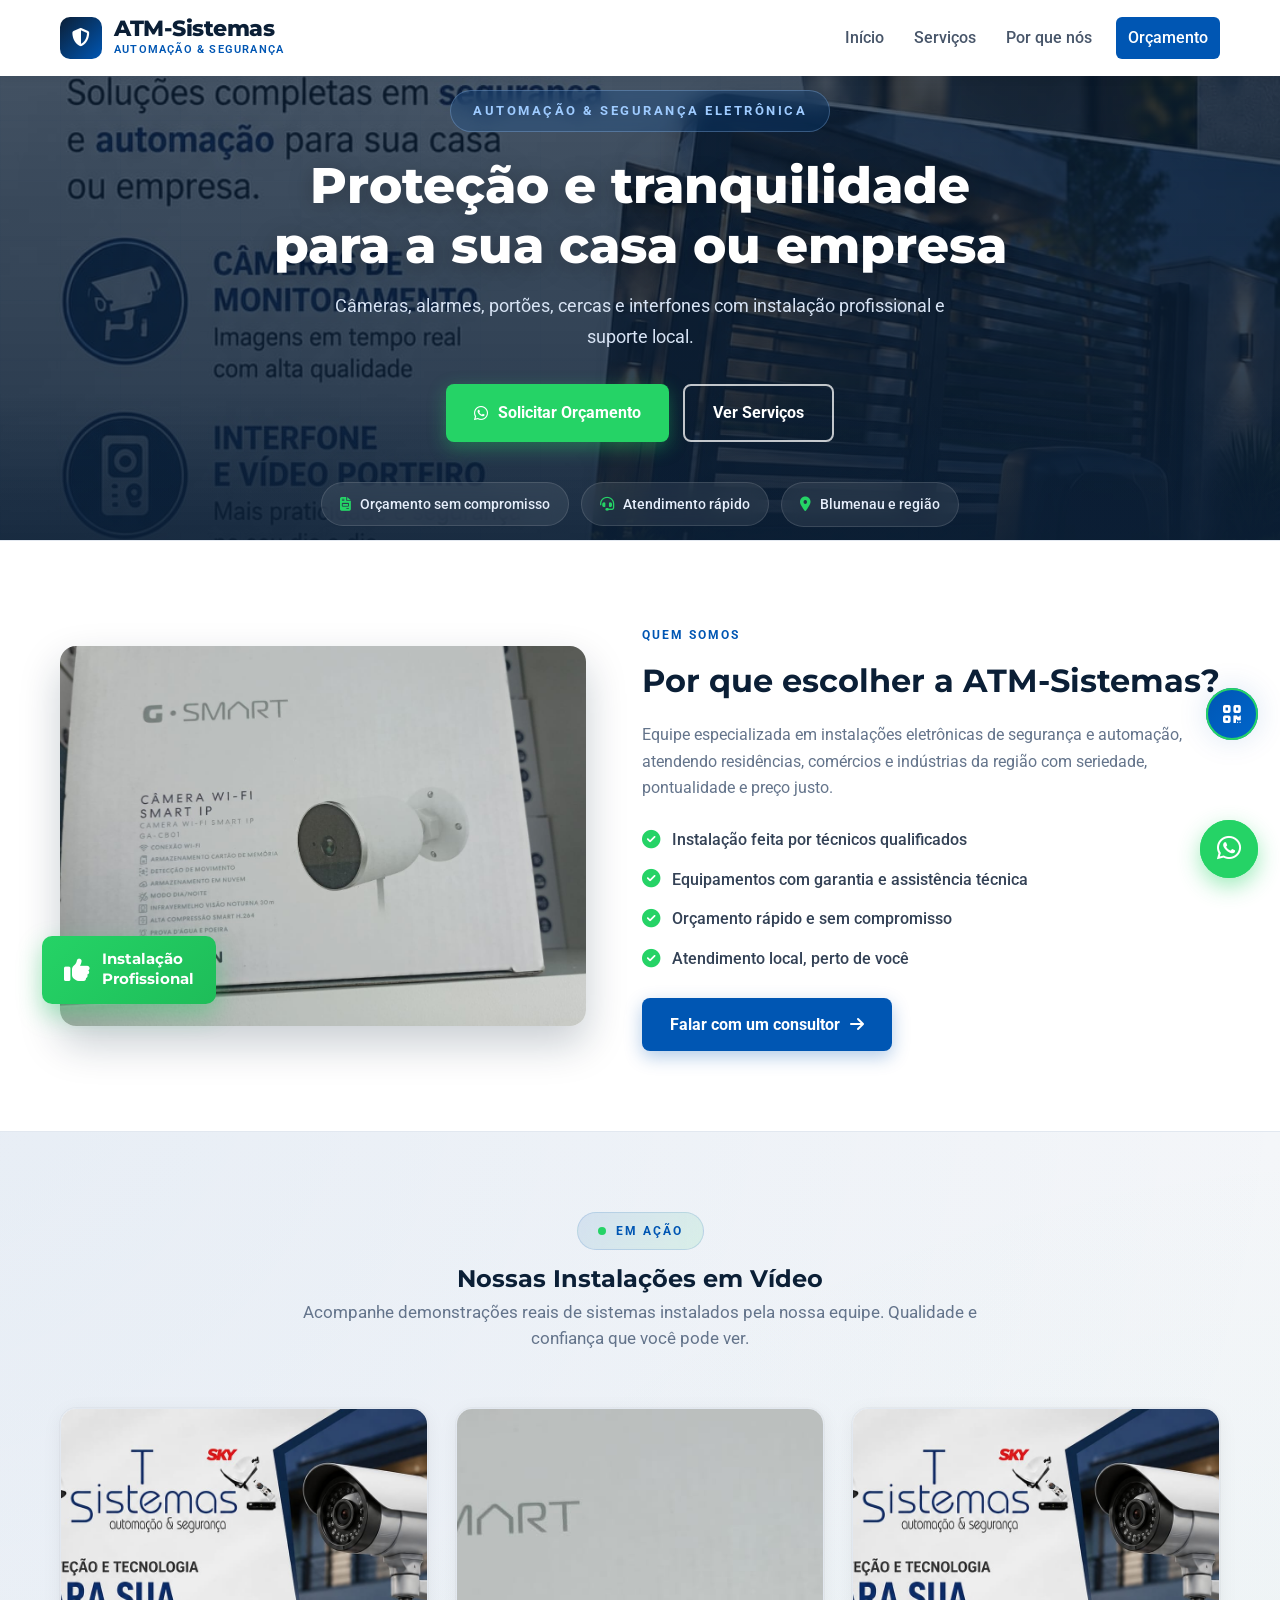
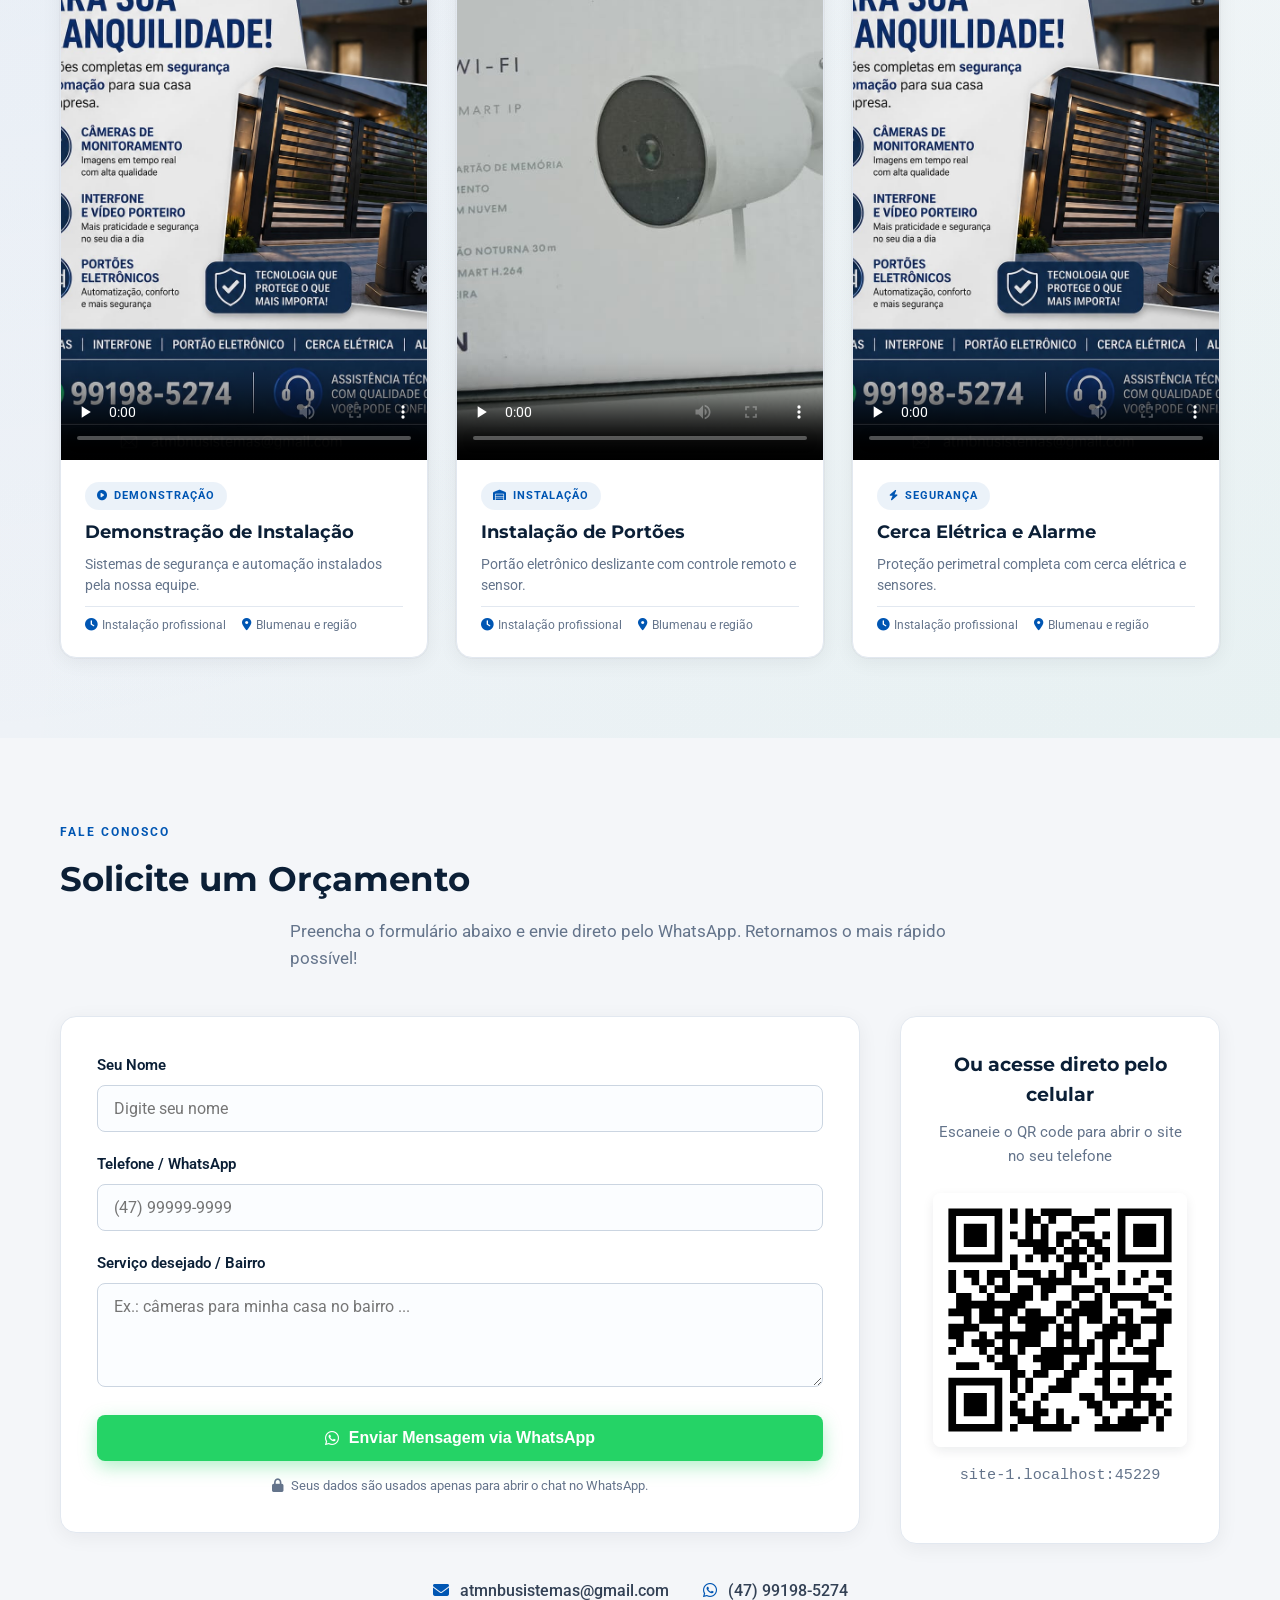
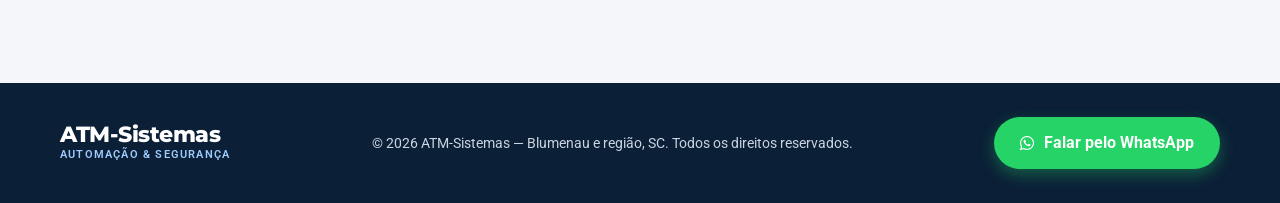
==== commit 490864de: "fix: player de video funcional, QR code local e galeria ajustada - corrige erro de sintaxe que imped" ====
--- a/index.html
+++ b/index.html
@@ -117,40 +117,6 @@
 
             <div class="gallery-grid" id="galleryGrid">
                 <!-- Vídeos serão inseridos via JS -->
-            </div>
-        </div>
-    </section>
-
-    <!-- ==========================================================
-       5b. VÍDEO DE DICA (conteúdo de terceiro, exibido por embed)
-       ========================================================== -->
-    <section id="dica" class="dica-section">
-        <div class="container">
-            <div class="section-header reveal">
-                <span class="section-eyebrow">Dica técnica</span>
-                <h2>Como instalar uma câmera Wi-Fi sem passar fio</h2>
-                <p class="section-desc">Vídeo educativo que mostra o passo a passo de instalação. Ajuda você a entender as opções antes de solicitar seu orçamento.</p>
-            </div>
-
-            <div class="dica-card reveal">
-                <div class="dica-video-box" id="dicaVideoBox">
-                    <button type="button" class="dica-play-btn" id="dicaPlayBtn" aria-label="Reproduzir vídeo: Como Instalei uma Câmera de Segurança Wifi Puxando Ponto de Tomada">
-                        <img src="https://i.ytimg.com/vi/2AZnrOvX0qg/maxresdefault.jpg" alt="Miniatura do vídeo sobre instalação de câmera de segurança Wi-Fi" loading="lazy">
-                        <span class="dica-play-icon" aria-hidden="true"><i class="fab fa-youtube"></i></span>
-                    </button>
-                </div>
-                <div class="dica-info">
-                    <h3>Como Instalei uma Câmera de Segurança Wifi Puxando Ponto de Tomada</h3>
-                    <p class="dica-credit">
-                        <i class="fab fa-youtube"></i>
-                        Canal <strong>@poressadica</strong> — vídeo de terceiro, exibido aqui pelo player oficial do YouTube.
-                        Todos os direitos pertencem ao autor original.
-                    </p>
-                    <p class="dica-cta">
-                        <i class="fas fa-hands-holding-circle"></i>
-                        Prefere instalação profissional com garantia? <a href="#contato">Solicite um orçamento</a>.
-                    </p>
-                </div>
             </div>
         </div>
     </section>
@@ -329,23 +295,6 @@
 
         document.getElementById('year').textContent = new Date().getFullYear();
 
-        // ---- Vídeo de dica: só carrega o player do YouTube ao clicar ----
-        const dicaPlayBtn = document.getElementById('dicaPlayBtn');
-        const dicaVideoBox = document.getElementById('dicaVideoBox');
-        const YOUTUBE_ID = '2AZnrOvX0qg';
-
-        if (dicaPlayBtn && dicaVideoBox) {
-            dicaPlayBtn.addEventListener('click', function () {
-                const iframe = document.createElement('iframe');
-                iframe.src = 'https://www.youtube-nocookie.com/embed/' + YOUTUBE_ID + '?autoplay=1&rel=0';
-                iframe.title = 'Como Instalei uma Câmera de Segurança Wifi Puxando Ponto de Tomada';
-                iframe.allow = 'accelerometer; autoplay; clipboard-write; encrypted-media; gyroscope; picture-in-picture; web-share';
-                iframe.allowFullscreen = true;
-                dicaVideoBox.innerHTML = '';
-                dicaVideoBox.appendChild(iframe);
-            });
-        }
-
         // ---- Galeria de vídeos ----
         const galleryVideos = [
             {
@@ -359,19 +308,10 @@
             {
                 src: 'portao.mp4',
                 poster: 'foto2.jpg',
-                title: 'Automação de Portão',
+                title: 'Instalação de Portões',
                 desc: 'Portão eletrônico deslizante com controle remoto e sensor.',
-                tag: 'Automação',
+                tag: 'Instalação',
                 icon: 'fa-warehouse'
-            },
-            {
-                src: 'https://www.youtube.com/embed/2AZnrOvX0qg',
-                type: 'youtube',
-                poster: 'foto1.jpg',
-                title: 'Instalação de Câmeras',
-                desc: 'Sistema de monitoramento HD com acesso remoto pelo celular.',
-                tag: 'Monitoramento',
-                icon: 'fa-video'
             },
             {
                 src: 'cerca_alarme.mp4',
@@ -390,44 +330,21 @@
                 card.className = 'gallery-card reveal';
                 card.style.transitionDelay = (index * 100) + 'ms';
 
-                // Suporte para YouTube iframe ou vídeo local
-                let mediaHTML = '';
-                if (video.type === 'youtube') {
-                    mediaHTML = '\
-                        <div class="gallery-video-wrapper youtube-wrapper">\
-                            <iframe\
-                                src="' + video.src + '"\
-                                title="' + video.title + '"\
-                                frameborder="0"\
-                                allow="accelerometer; autoplay; clipboard-write; encrypted-media; gyroscope; picture-in-picture; web-share"\
-                                allowfullscreen\
-                                loading="lazy">\
-                            </iframe>\
-                            <div class="youtube-overlay" aria-label="Abrir vídeo no YouTube: ' + video.title + '">\
-                                <span class="gallery-play-btn">\
-                                    <i class="fab fa-youtube"></i>\
-                                </span>\
-                            </div>\
-                        </div>';
-                } else {
-                    mediaHTML = '\
-                        <div class="gallery-video-wrapper">\
-                            <video preload="none" poster="' + video.poster + '" playsinline controls>\
-                                <source src="' + video.src + '" type="video/mp4">\
-                                Seu navegador não suporta a tag de vídeo.\
-                            </video>\
-                            <button type="button" class="gallery-overlay" aria-label="Reproduzir vídeo: ' + video.title + '">\
-                                <span class="gallery-play-btn">\
-                                    <i class="fas fa-play"></i>\
-                                </span>\
-                            </button>\
-                            <p class="gallery-video-error" hidden>\
-                                <i class="fas fa-triangle-exclamation"></i> Não foi possível carregar este vídeo.\
-                            </p>\
-                        </div>';
-                }
-
-                card.innerHTML = mediaHTML + '\
+                card.innerHTML = '\
+                    <div class="gallery-video-wrapper">\
+                        <video preload="none" poster="' + video.poster + '" playsinline controls>\
+                            <source src="' + video.src + '" type="video/mp4">\
+                            Seu navegador não suporta a tag de vídeo.\
+                        </video>\
+                        <button type="button" class="gallery-overlay" aria-label="Reproduzir vídeo: ' + video.title + '">\
+                            <span class="gallery-play-btn">\
+                                <i class="fas fa-play"></i>\
+                            </span>\
+                        </button>\
+                        <p class="gallery-video-error" hidden>\
+                            <i class="fas fa-triangle-exclamation"></i> Não foi possível carregar este vídeo.\
+                        </p>\
+                    </div>\
                     <div class="gallery-content">\
                         <span class="gallery-tag"><i class="fas ' + video.icon + '"></i> ' + video.tag + '</span>\
                         <h3>' + video.title + '</h3>\
@@ -455,8 +372,7 @@
 
             galleryGrid.querySelectorAll('.gallery-card').forEach(function (card) {
                 var video = card.querySelector('video');
-                var iframe = card.querySelector('iframe');
-                var overlay = card.querySelector('.gallery-overlay, .youtube-overlay');
+                var overlay = card.querySelector('.gallery-overlay');
                 var avisoErro = card.querySelector('.gallery-video-error');
 
                 // Para vídeos locais
@@ -496,63 +412,7 @@
                         if (overlay) overlay.hidden = false;
                     });
                 }
-
-                // Para YouTube: clique no overlay abre no YouTube
-                if (iframe && overlay) {
-                    overlay.addEventListener('click', function (e) {
-                        e.preventDefault();
-                        window.open('https://www.youtube.com/watch?v=2AZnrOvX0qg', '_blank');
-                    });
-                }
-            });
-        }
-
-                // Reflecte o estado real do player na interface
-                function atualizarEstado() {
-                    var tocando = !video.paused && !video.ended;
-                    card.classList.toggle('is-playing', tocando);
-                    overlay.setAttribute('aria-label',
-                        (tocando ? 'Pausar vídeo: ' : 'Reproduzir vídeo: ') + videoTitle(video));
-                }
-
-                video.addEventListener('play', function () {
-                    pausarTodosExceto(video);
-                    galleryVideosPlaying.push(video);
-                    atualizarEstado();
-                });
-
-                ['pause', 'ended'].forEach(function (evt) {
-                    video.addEventListener(evt, function () {
-                        galleryVideosPlaying = galleryVideosPlaying.filter(function (v) {
-                            return v !== video;
-                        });
-                        atualizarEstado();
-                    });
-                });
-
-                // Clique no botão verde dá play (ou pausa)
-                overlay.addEventListener('click', function () {
-                    if (video.paused || video.ended) {
-                        video.play();
-                    } else {
-                        video.pause();
-                    }
-                });
-
-                // Teclado: o overlay é um <button>, então já responde a Enter/Espaço
-                overlay.addEventListener('keydown', function (e) {
-                    if (e.key === 'Enter' || e.key === ' ') {
-                        e.preventDefault();
-                        overlay.click();
-                    }
-                });
-            });
-
-            function videoTitle(video) {
-                var card = video.closest('.gallery-card');
-                var h3 = card && card.querySelector('h3');
-                return h3 ? h3.textContent : 'demonstração';
-            }
+            });
         }
 
         // ---- Modal QR Code Compartilhar ----
--- a/style.css
+++ b/style.css
@@ -833,6 +833,10 @@
     display: none;
 }
 
+.gallery-overlay[hidden] {
+    display: none;
+}
+
 .gallery-card.is-error .gallery-video-wrapper video {
     display: none;
 }
@@ -972,154 +976,6 @@
 
 .gallery-meta i {
     color: var(--blue);
-}
-
-/* ==========================================================
-   SEÇÃO DE DICA (vídeo de terceiro via embed do YouTube)
-   ========================================================== */
-.dica-section {
-    background: #fff;
-    padding: 80px 0;
-}
-
-.dica-card {
-    display: grid;
-    grid-template-columns: minmax(0, 1.15fr) minmax(0, 1fr);
-    gap: 0;
-    align-items: stretch;
-    margin-top: 44px;
-    background: #fff;
-    border: 1px solid var(--border);
-    border-radius: var(--radius);
-    overflow: hidden;
-    box-shadow: 0 4px 20px rgba(15, 23, 42, 0.06);
-}
-
-.dica-video-box {
-    position: relative;
-    background: #000;
-    aspect-ratio: 16 / 9;
-}
-
-.dica-video-box iframe {
-    position: absolute;
-    inset: 0;
-    width: 100%;
-    height: 100%;
-    border: 0;
-}
-
-/* Fachada clicável: carrega o player só quando o visitante pede */
-.dica-play-btn {
-    position: absolute;
-    inset: 0;
-    width: 100%;
-    border: none;
-    padding: 0;
-    cursor: pointer;
-    background: #000;
-    overflow: hidden;
-}
-
-.dica-play-btn img {
-    width: 100%;
-    height: 100%;
-    object-fit: cover;
-    opacity: 0.75;
-    transition: opacity 0.3s ease, transform 0.5s cubic-bezier(0.16, 1, 0.3, 1);
-}
-
-.dica-play-btn:hover img,
-.dica-play-btn:focus-visible img {
-    opacity: 0.95;
-    transform: scale(1.04);
-}
-
-.dica-play-btn:focus-visible {
-    outline: 3px solid var(--blue);
-    outline-offset: -3px;
-}
-
-.dica-play-icon {
-    position: absolute;
-    top: 50%;
-    left: 50%;
-    transform: translate(-50%, -50%);
-    width: 72px;
-    height: 72px;
-    border-radius: 50%;
-    background: rgba(220, 0, 0, 0.92);
-    color: #fff;
-    display: flex;
-    align-items: center;
-    justify-content: center;
-    font-size: 2rem;
-    box-shadow: 0 10px 30px rgba(0, 0, 0, 0.4);
-    transition: transform 0.3s cubic-bezier(0.16, 1, 0.3, 1), background-color 0.3s ease;
-}
-
-.dica-play-btn:hover .dica-play-icon {
-    background: #ff0000;
-    transform: translate(-50%, -50%) scale(1.08);
-}
-
-.dica-info {
-    padding: 36px;
-    display: flex;
-    flex-direction: column;
-    justify-content: center;
-    gap: 16px;
-}
-
-.dica-info h3 {
-    font-size: 1.3rem;
-    line-height: 1.35;
-    color: var(--navy);
-}
-
-.dica-credit {
-    font-size: 0.82rem;
-    color: var(--text-light);
-    line-height: 1.6;
-    display: flex;
-    align-items: flex-start;
-    gap: 8px;
-    padding-top: 14px;
-    border-top: 1px solid var(--border);
-}
-
-.dica-credit i {
-    color: #cc0000;
-    margin-top: 3px;
-}
-
-.dica-cta {
-    font-size: 0.9rem;
-    color: var(--text);
-    line-height: 1.6;
-    display: flex;
-    align-items: flex-start;
-    gap: 8px;
-}
-
-.dica-cta i {
-    color: var(--green);
-    margin-top: 3px;
-}
-
-.dica-cta a {
-    color: var(--blue);
-    font-weight: 600;
-}
-
-@media (max-width: 900px) {
-    .dica-card {
-        grid-template-columns: 1fr;
-    }
-
-    .dica-info {
-        padding: 28px;
-    }
 }
 
 /* ==========================================================
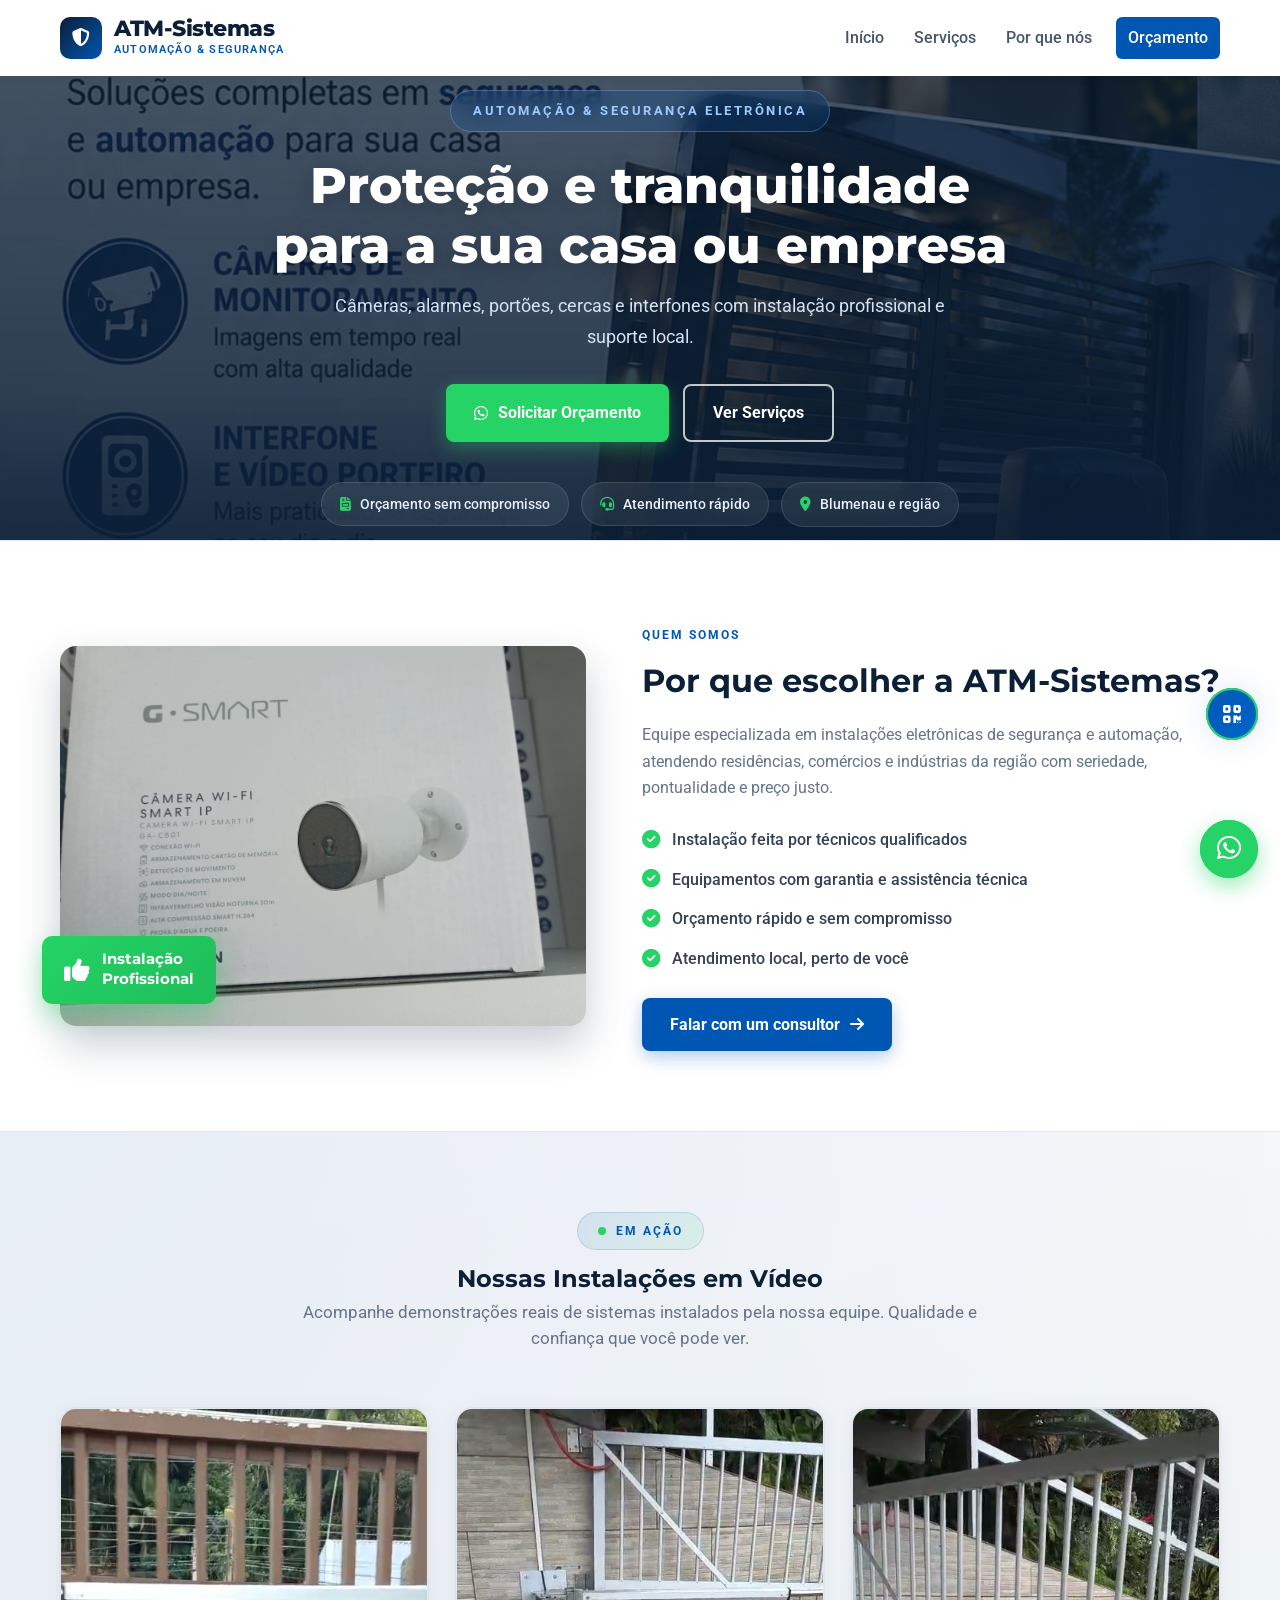
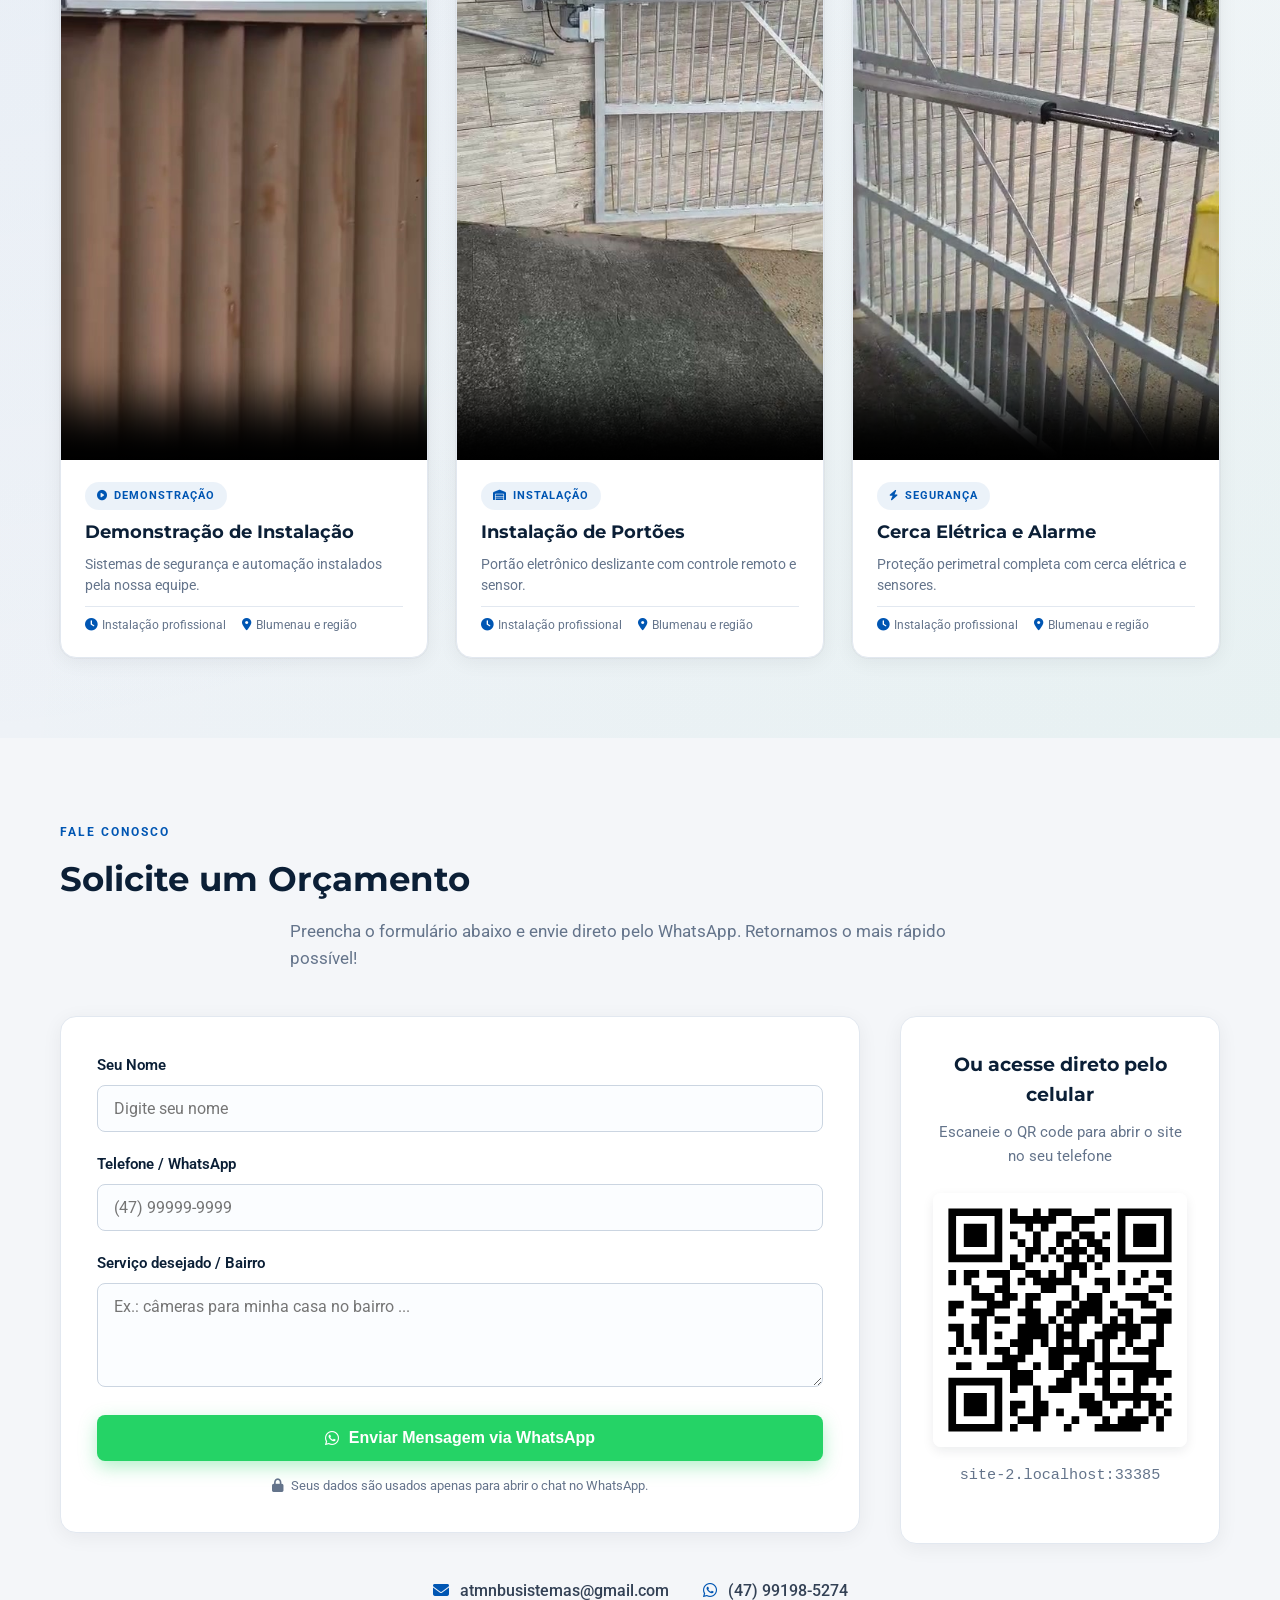
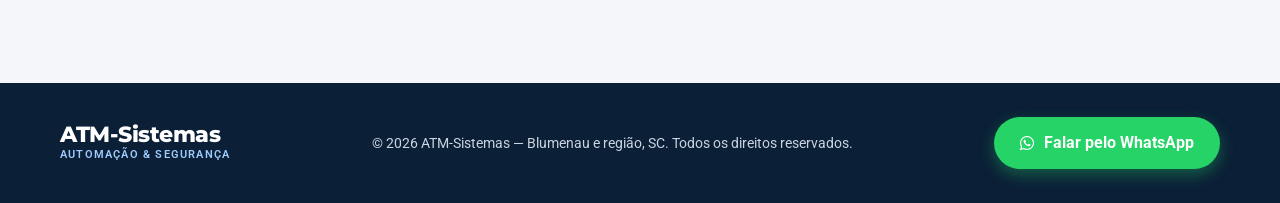
==== commit 309763f9: "fix: cards de video com proporcao correta no celular - gera um poster 9:16 a partir do proprio frame" ====
--- a/index.html
+++ b/index.html
@@ -299,7 +299,7 @@
         const galleryVideos = [
             {
                 src: 'video1.mp4',
-                poster: 'foto1.jpg',
+                poster: 'poster-video1.jpg',
                 title: 'Demonstração de Instalação',
                 desc: 'Sistemas de segurança e automação instalados pela nossa equipe.',
                 tag: 'Demonstração',
@@ -307,7 +307,7 @@
             },
             {
                 src: 'portao.mp4',
-                poster: 'foto2.jpg',
+                poster: 'poster-portao.jpg',
                 title: 'Instalação de Portões',
                 desc: 'Portão eletrônico deslizante com controle remoto e sensor.',
                 tag: 'Instalação',
@@ -315,7 +315,7 @@
             },
             {
                 src: 'cerca_alarme.mp4',
-                poster: 'foto1.jpg',
+                poster: 'poster-cerca.jpg',
                 title: 'Cerca Elétrica e Alarme',
                 desc: 'Proteção perimetral completa com cerca elétrica e sensores.',
                 tag: 'Segurança',
--- a/style.css
+++ b/style.css
@@ -437,7 +437,7 @@
 
 .services-grid {
     display: grid;
-    grid-template-columns: repeat(auto-fit, minmax(300px, 1fr));
+    grid-template-columns: repeat(auto-fit, minmax(min(300px, 100%), 1fr));
     gap: 28px;
 }
 
@@ -700,7 +700,8 @@
 
 .gallery-grid {
     display: grid;
-    grid-template-columns: repeat(auto-fit, minmax(340px, 1fr));
+    /* min() impede a coluna de ultrapassar telas estreitas (ex.: 320px) */
+    grid-template-columns: repeat(auto-fit, minmax(min(320px, 100%), 1fr));
     gap: 28px;
     position: relative;
     z-index: 1;
@@ -759,6 +760,7 @@
 
 .gallery-video-wrapper video {
     width: 100%;
+    max-width: 100%;
     height: 100%;
     object-fit: cover;
     transition: transform 0.6s cubic-bezier(0.16, 1, 0.3, 1);
@@ -1514,6 +1516,40 @@
         align-items: center;
     }
 
+    /* Vídeos verticais: uma coluna e cartão mais compacto,
+       para o card inteiro caber na tela do celular */
+    .gallery-grid {
+        grid-template-columns: 1fr;
+        gap: 20px;
+    }
+
+    .gallery-card {
+        max-width: 420px;
+        width: 100%;
+        margin: 0 auto;
+    }
+
+    /* Largura derivada da altura desejada: mantém o 9/16 exato
+       (usar max-height isolado deformaria a caixa e cortaria o vídeo) */
+    .gallery-video-wrapper {
+        aspect-ratio: 9 / 16;
+        width: min(100%, calc(56vh * 9 / 16));
+        margin: 0 auto;
+    }
+
+    .gallery-content {
+        padding: 16px 18px;
+        gap: 8px;
+    }
+
+    .gallery-content h3 {
+        font-size: 1.05rem;
+    }
+
+    .gallery-content p {
+        font-size: 0.9rem;
+    }
+
     .contact-grid {
         grid-template-columns: 1fr;
         gap: 24px;
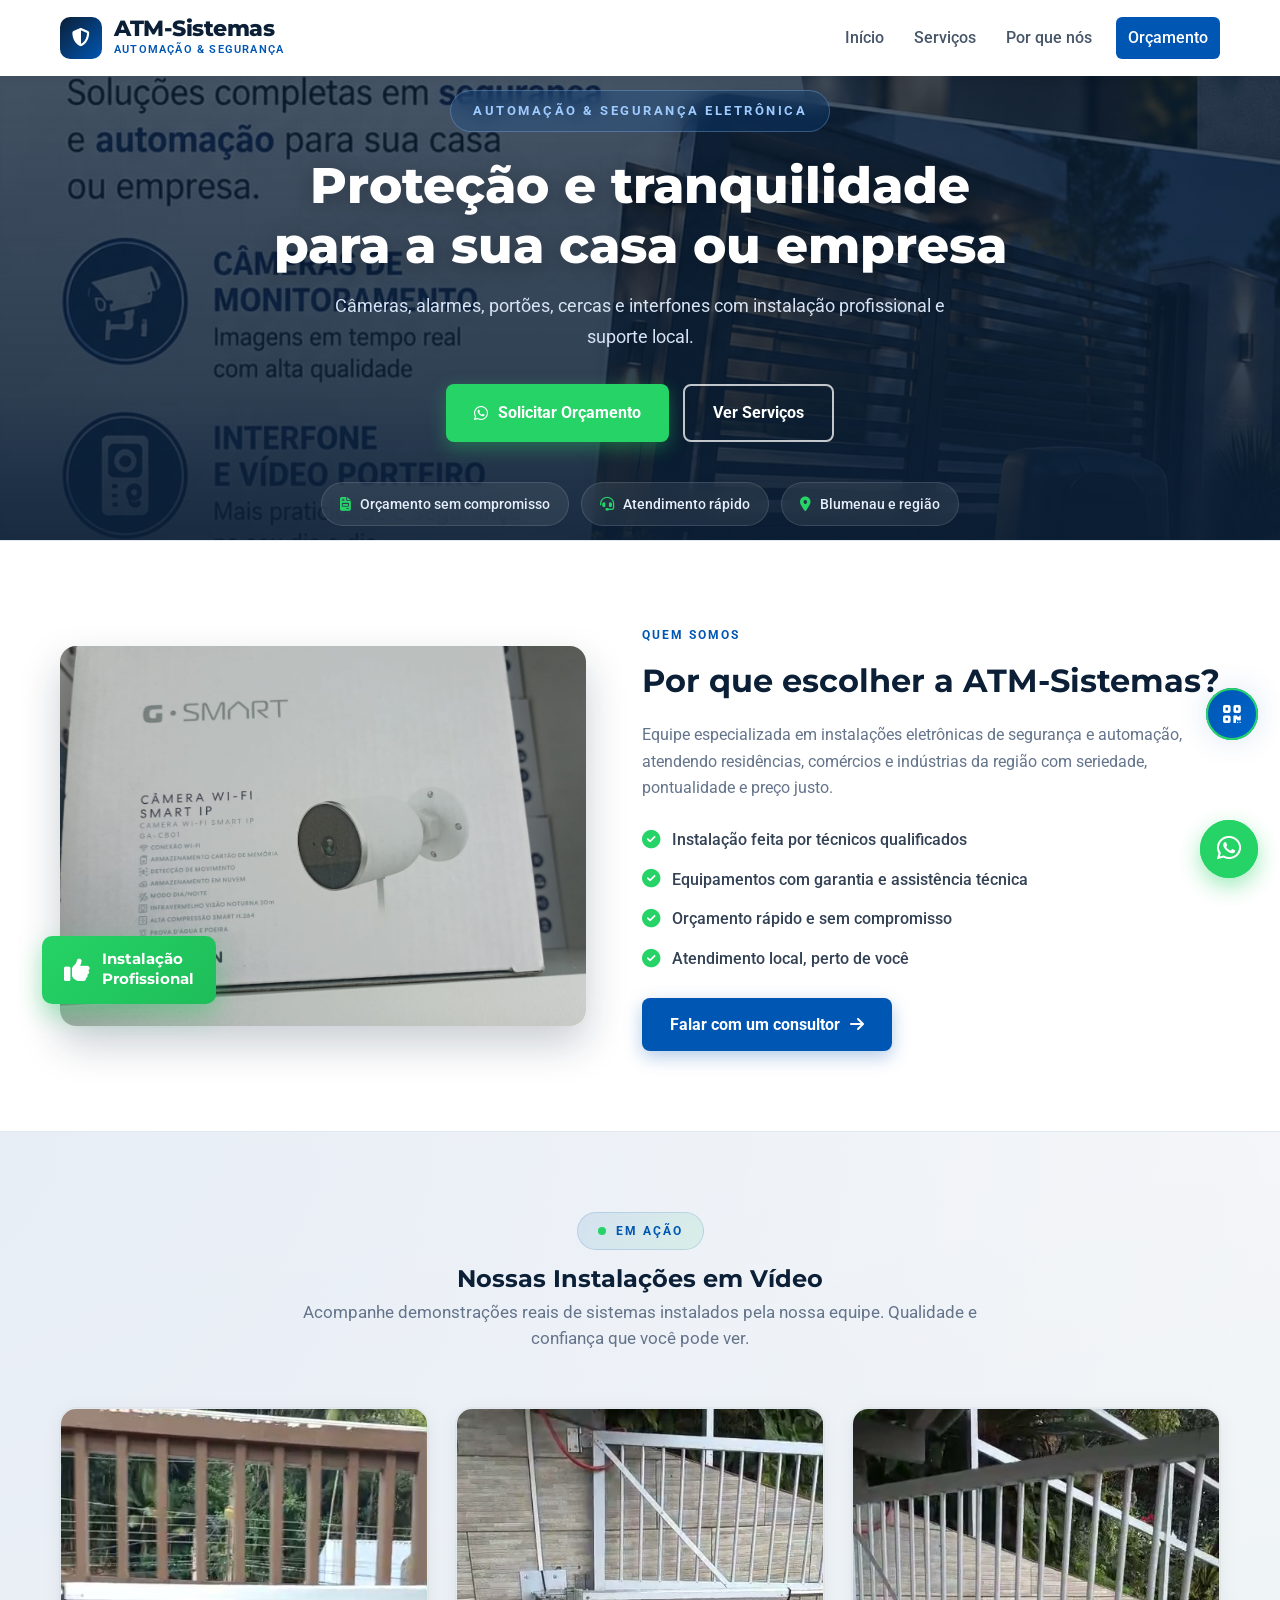
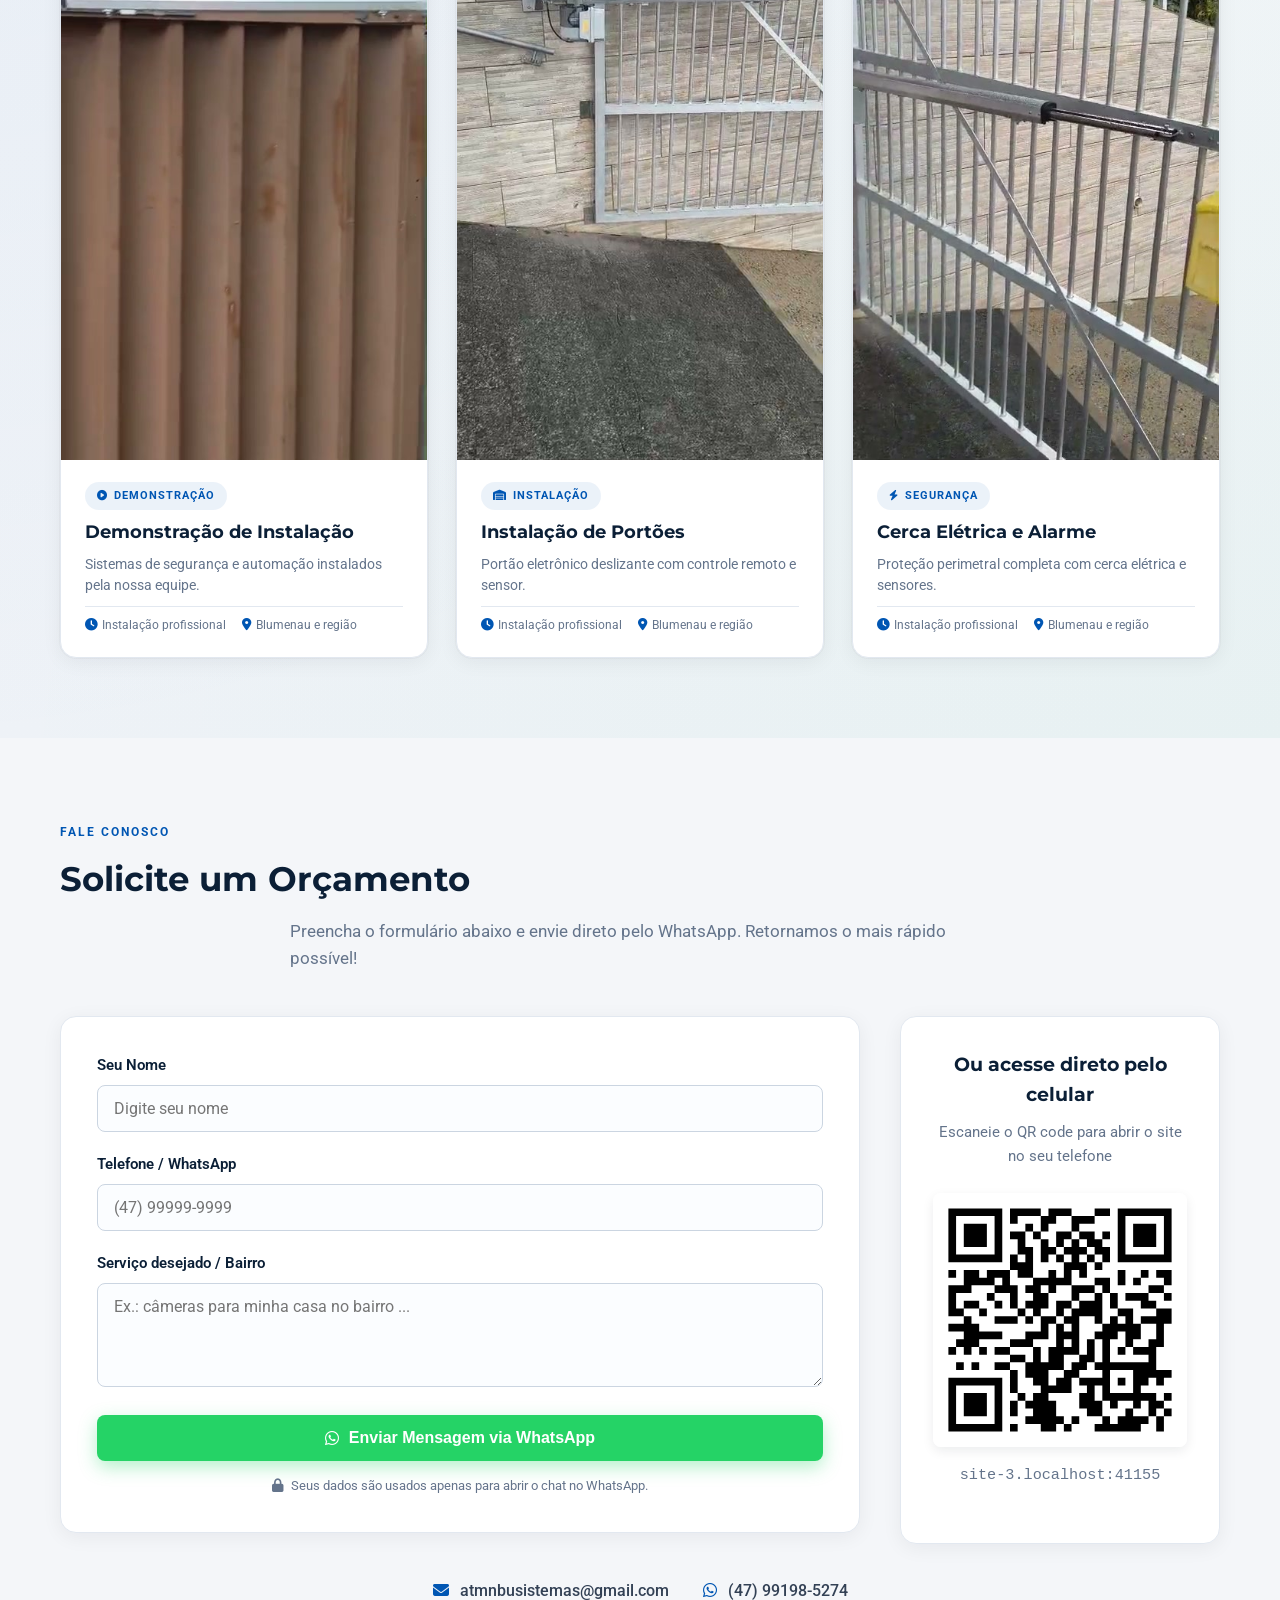
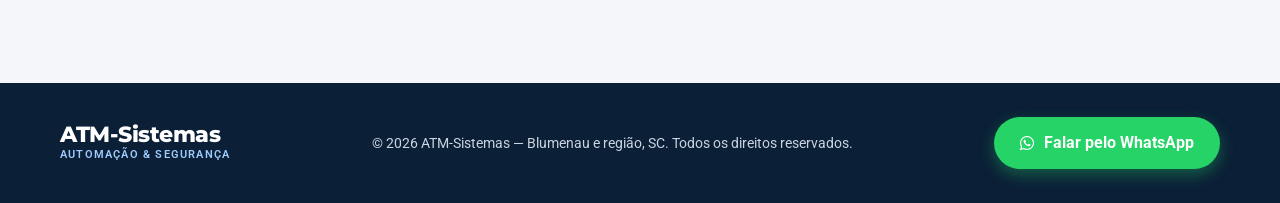
==== commit 62ff1ea1: "fix: remover controles nativos dos vídeos, deixar só botão personalizado" ====
--- a/index.html
+++ b/index.html
@@ -332,7 +332,7 @@
 
                 card.innerHTML = '\
                     <div class="gallery-video-wrapper">\
-                        <video preload="none" poster="' + video.poster + '" playsinline controls>\
+                        <video preload="none" poster="' + video.poster + '" playsinline>\
                             <source src="' + video.src + '" type="video/mp4">\
                             Seu navegador não suporta a tag de vídeo.\
                         </video>\
@@ -411,6 +411,21 @@
                     video.addEventListener('ended', function () {
                         if (overlay) overlay.hidden = false;
                     });
+
+                    // Clique no próprio vídeo → toca/pausa
+                    video.addEventListener('click', function (e) {
+                        e.preventDefault();
+                        e.stopPropagation();
+                        if (video.paused) {
+                            pausarTodosExceto(video);
+                            video.play().catch(function () {
+                                overlay.hidden = false;
+                            });
+                            galleryVideosPlaying.push(video);
+                        } else {
+                            video.pause();
+                        }
+                    });
                 }
             });
         }
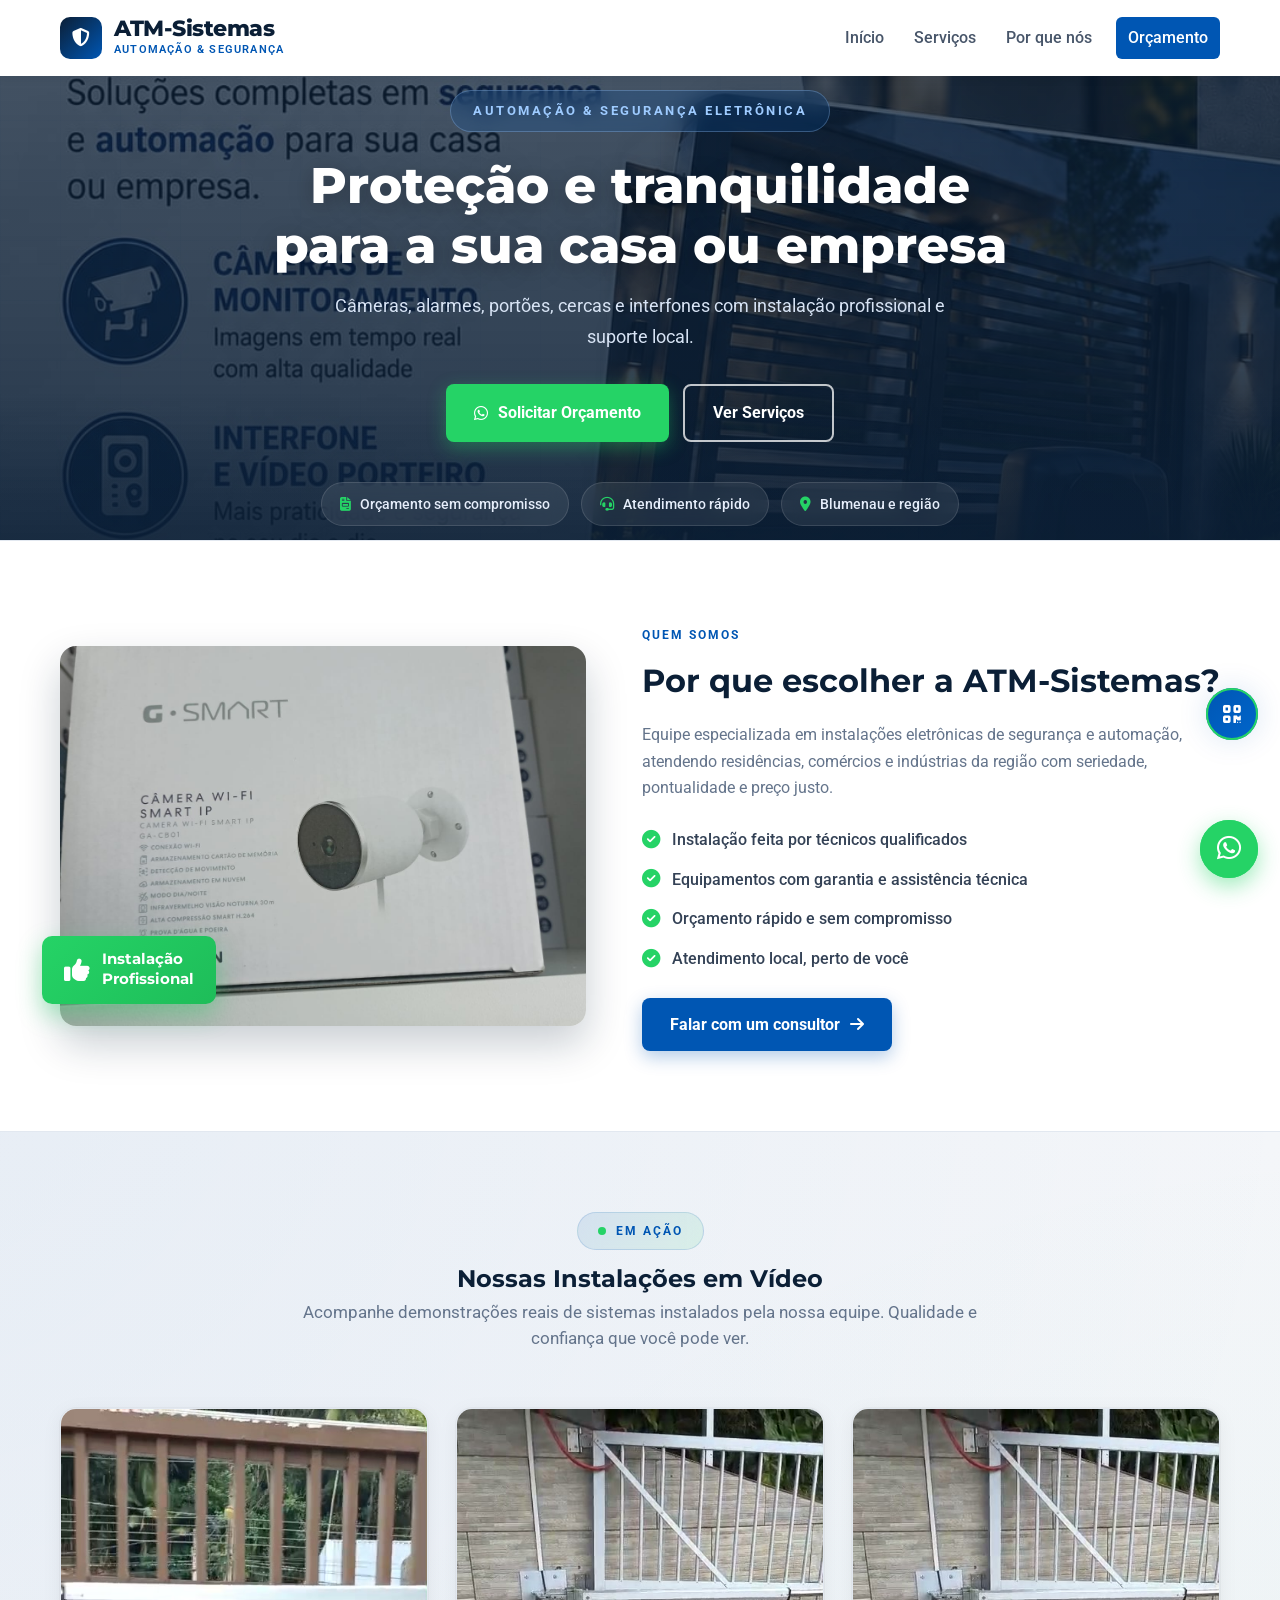
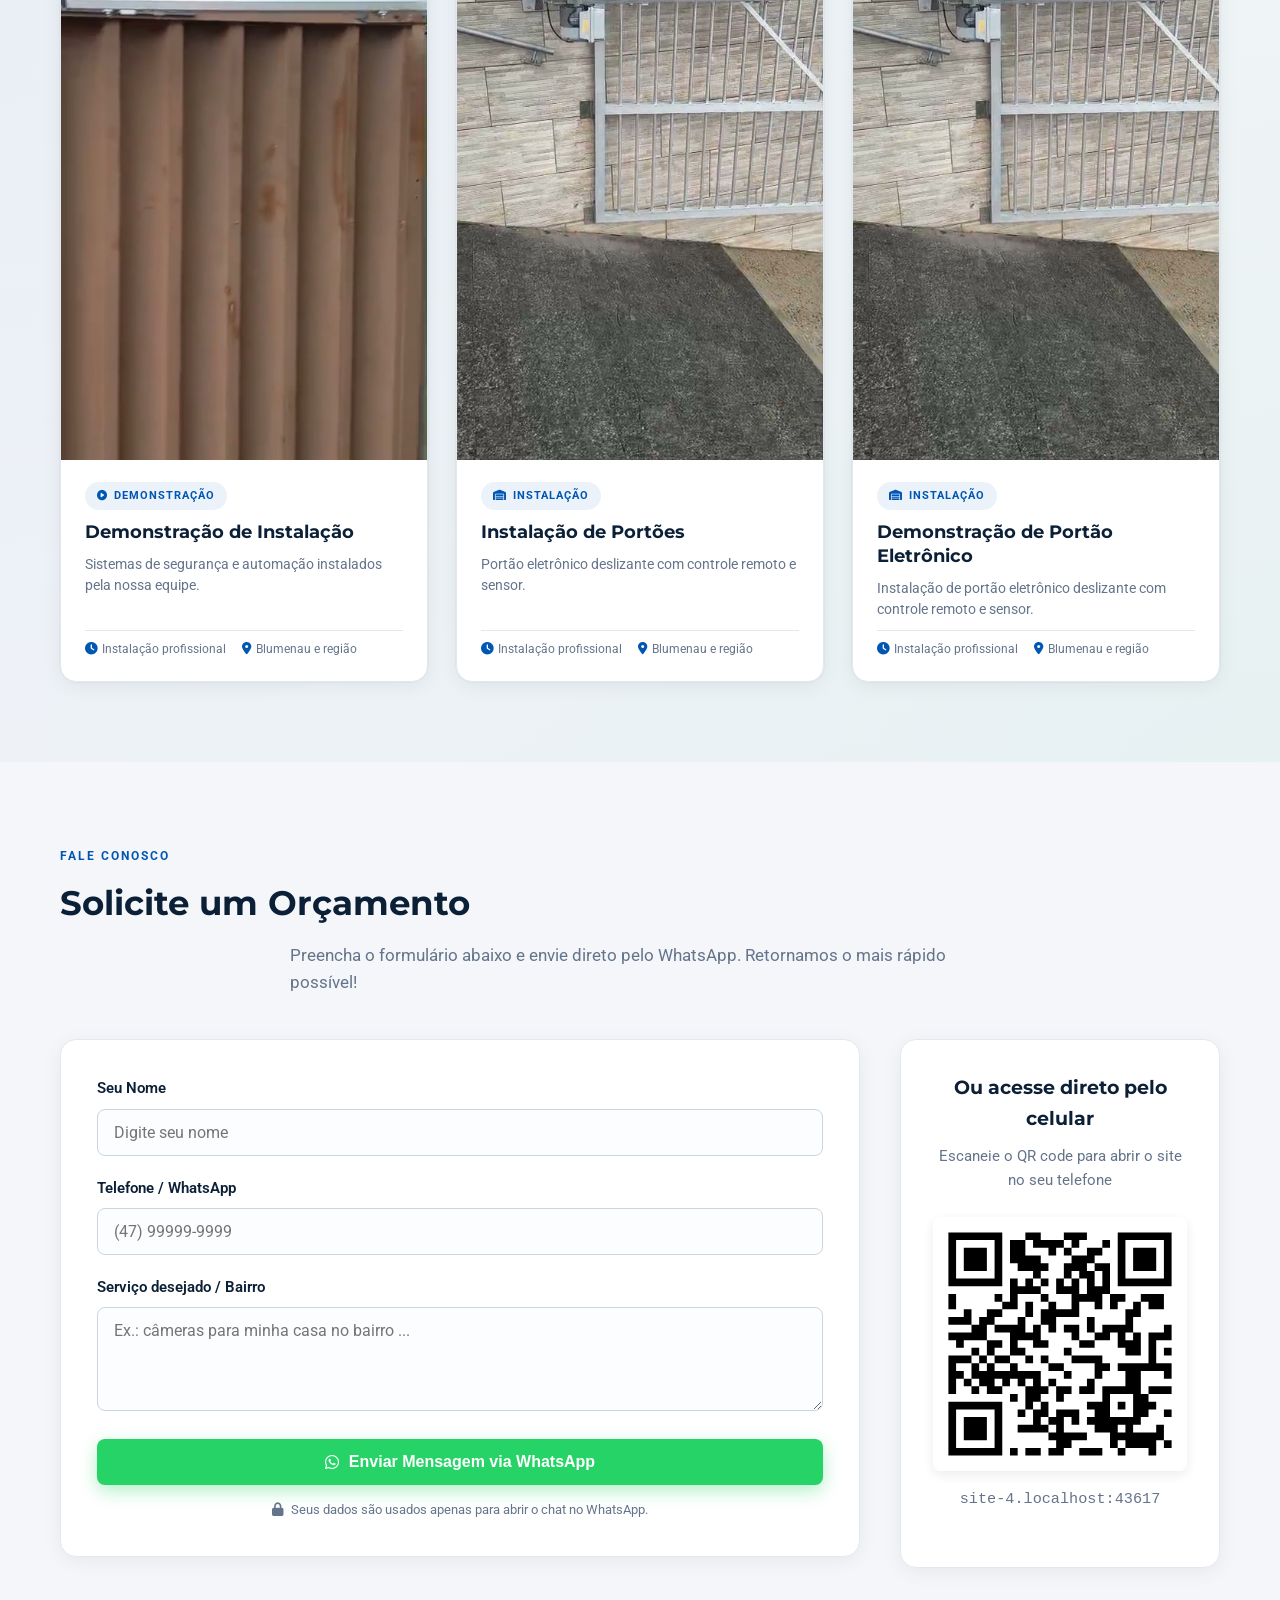
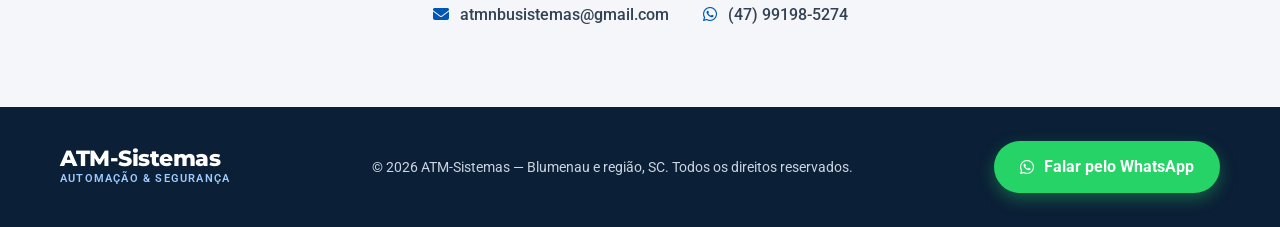
==== commit 06e5a977: "fix: alterar card Cerca/Alarme para Demonstração de Portão Eletrônico" ====
--- a/index.html
+++ b/index.html
@@ -314,12 +314,12 @@
                 icon: 'fa-warehouse'
             },
             {
-                src: 'cerca_alarme.mp4',
-                poster: 'poster-cerca.jpg',
-                title: 'Cerca Elétrica e Alarme',
-                desc: 'Proteção perimetral completa com cerca elétrica e sensores.',
-                tag: 'Segurança',
-                icon: 'fa-bolt'
+                src: 'portao.mp4',
+                poster: 'poster-portao.jpg',
+                title: 'Demonstração de Portão Eletrônico',
+                desc: 'Instalação de portão eletrônico deslizante com controle remoto e sensor.',
+                tag: 'Instalação',
+                icon: 'fa-warehouse'
             }
         ];
 
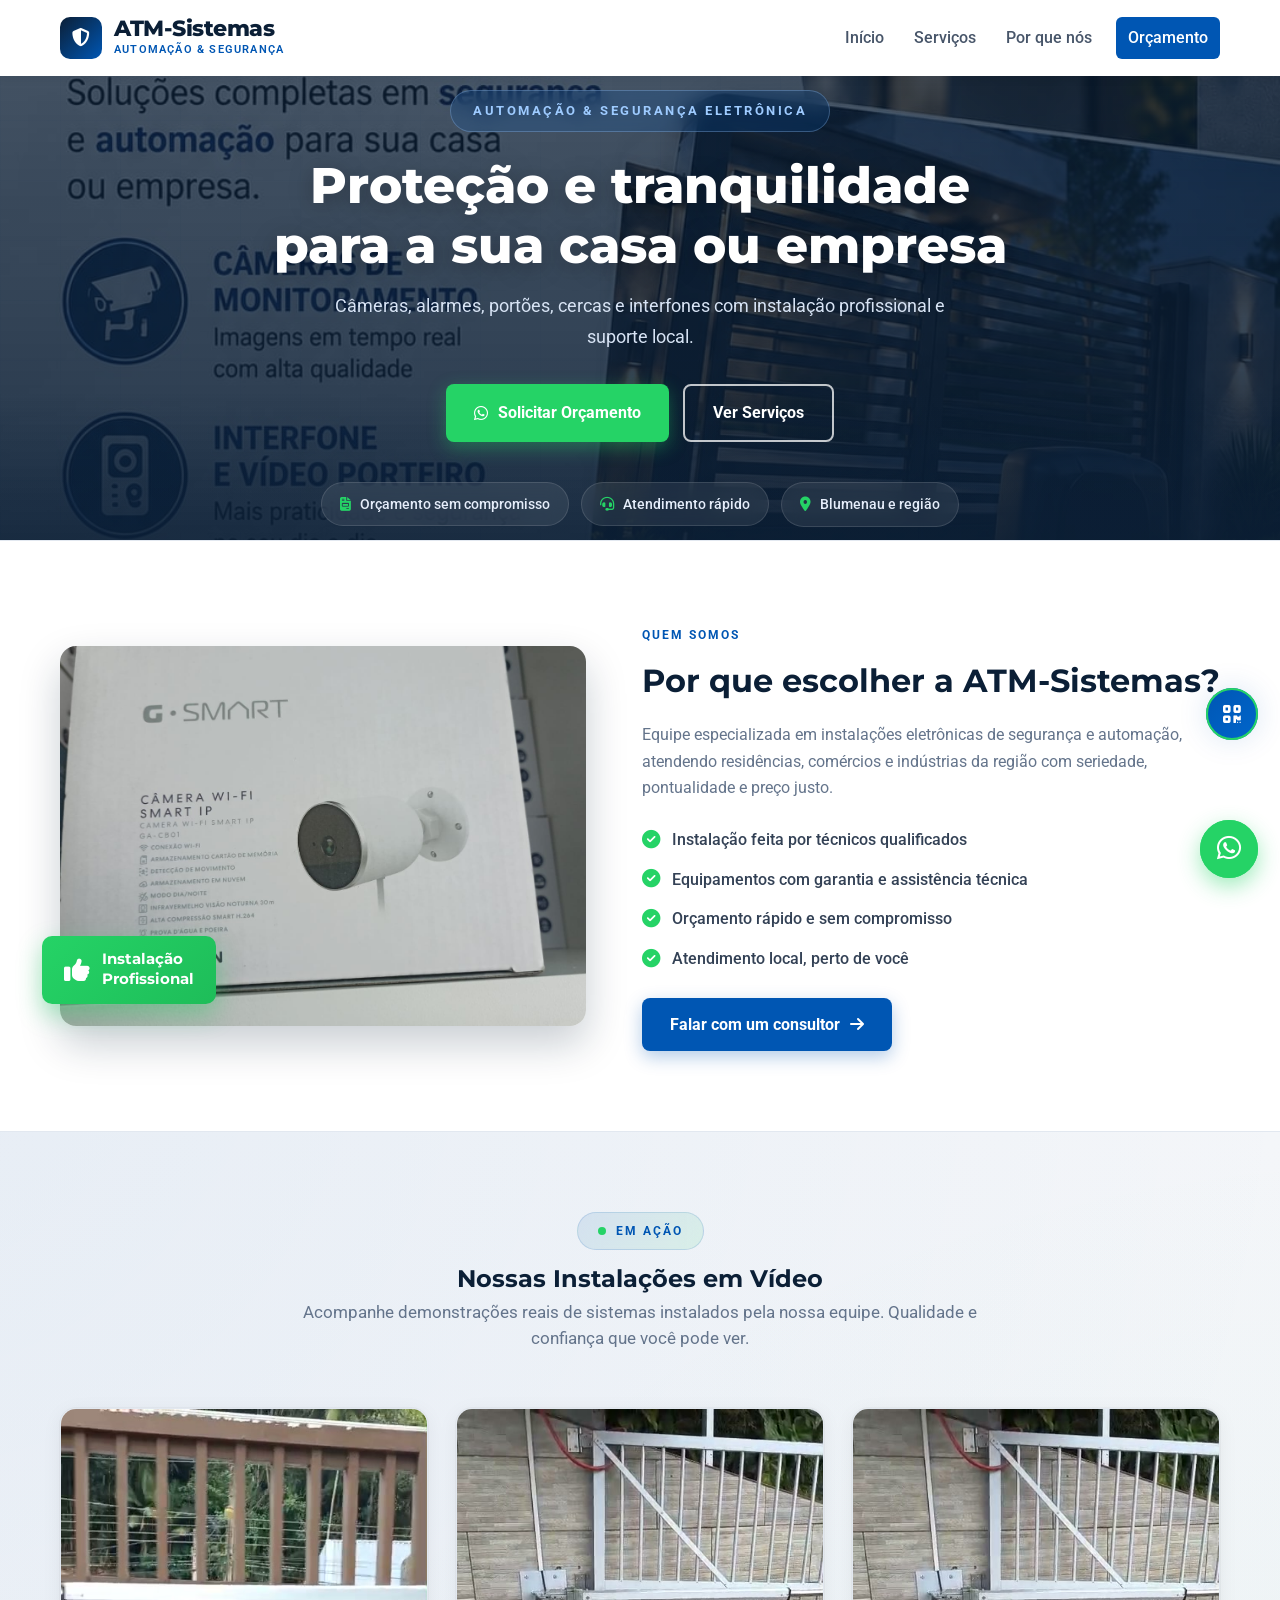
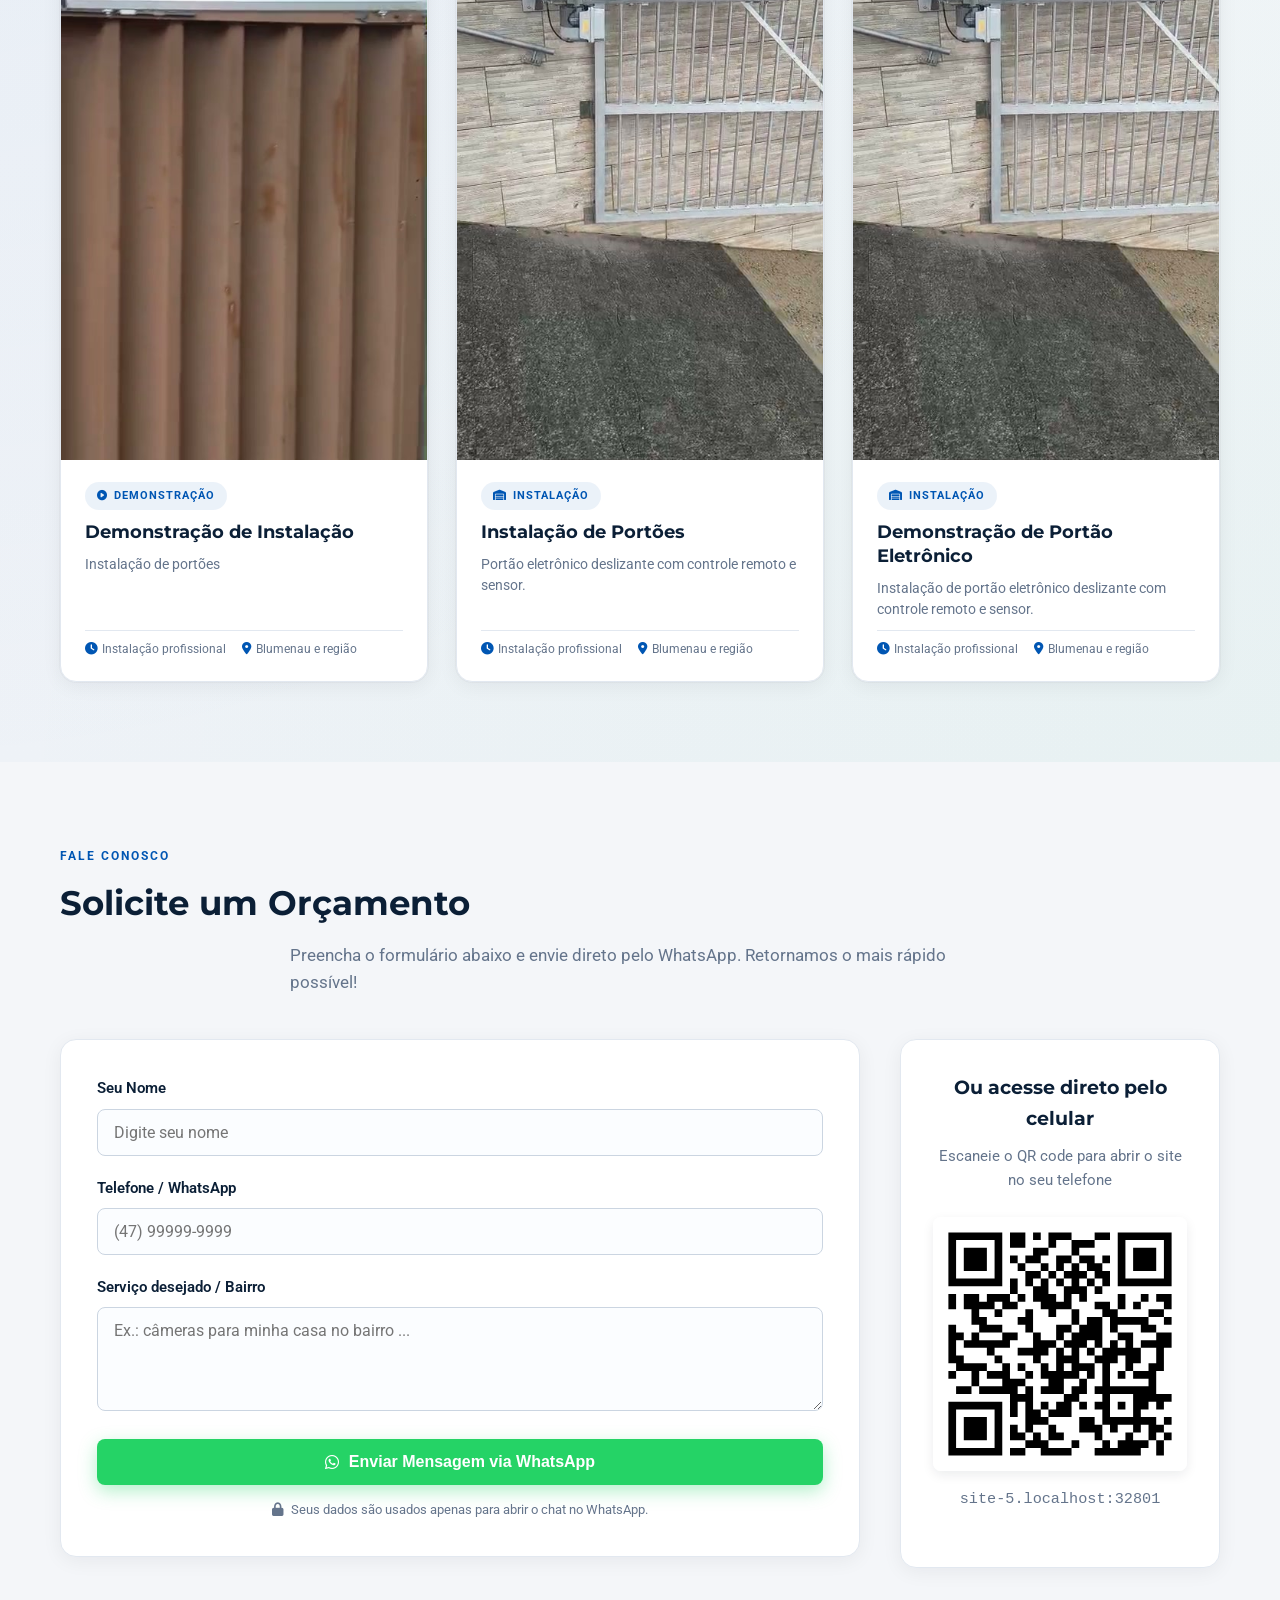
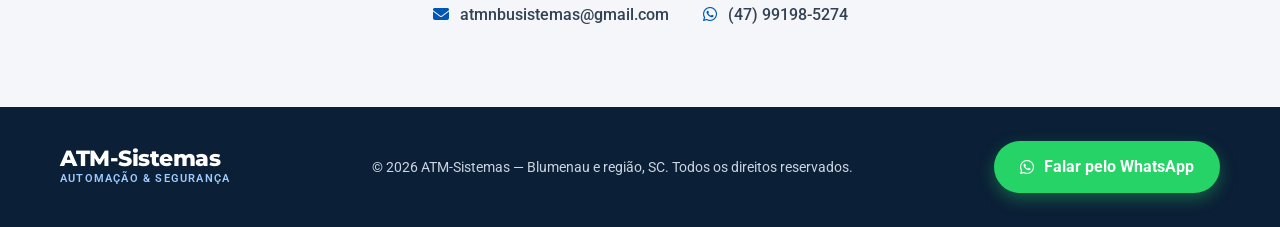
==== commit 05186e8d: "fix: alterar descrição do primeiro card para 'Instalação de portões'" ====
--- a/index.html
+++ b/index.html
@@ -301,7 +301,7 @@
                 src: 'video1.mp4',
                 poster: 'poster-video1.jpg',
                 title: 'Demonstração de Instalação',
-                desc: 'Sistemas de segurança e automação instalados pela nossa equipe.',
+                desc: 'Instalação de portões',
                 tag: 'Demonstração',
                 icon: 'fa-play-circle'
             },
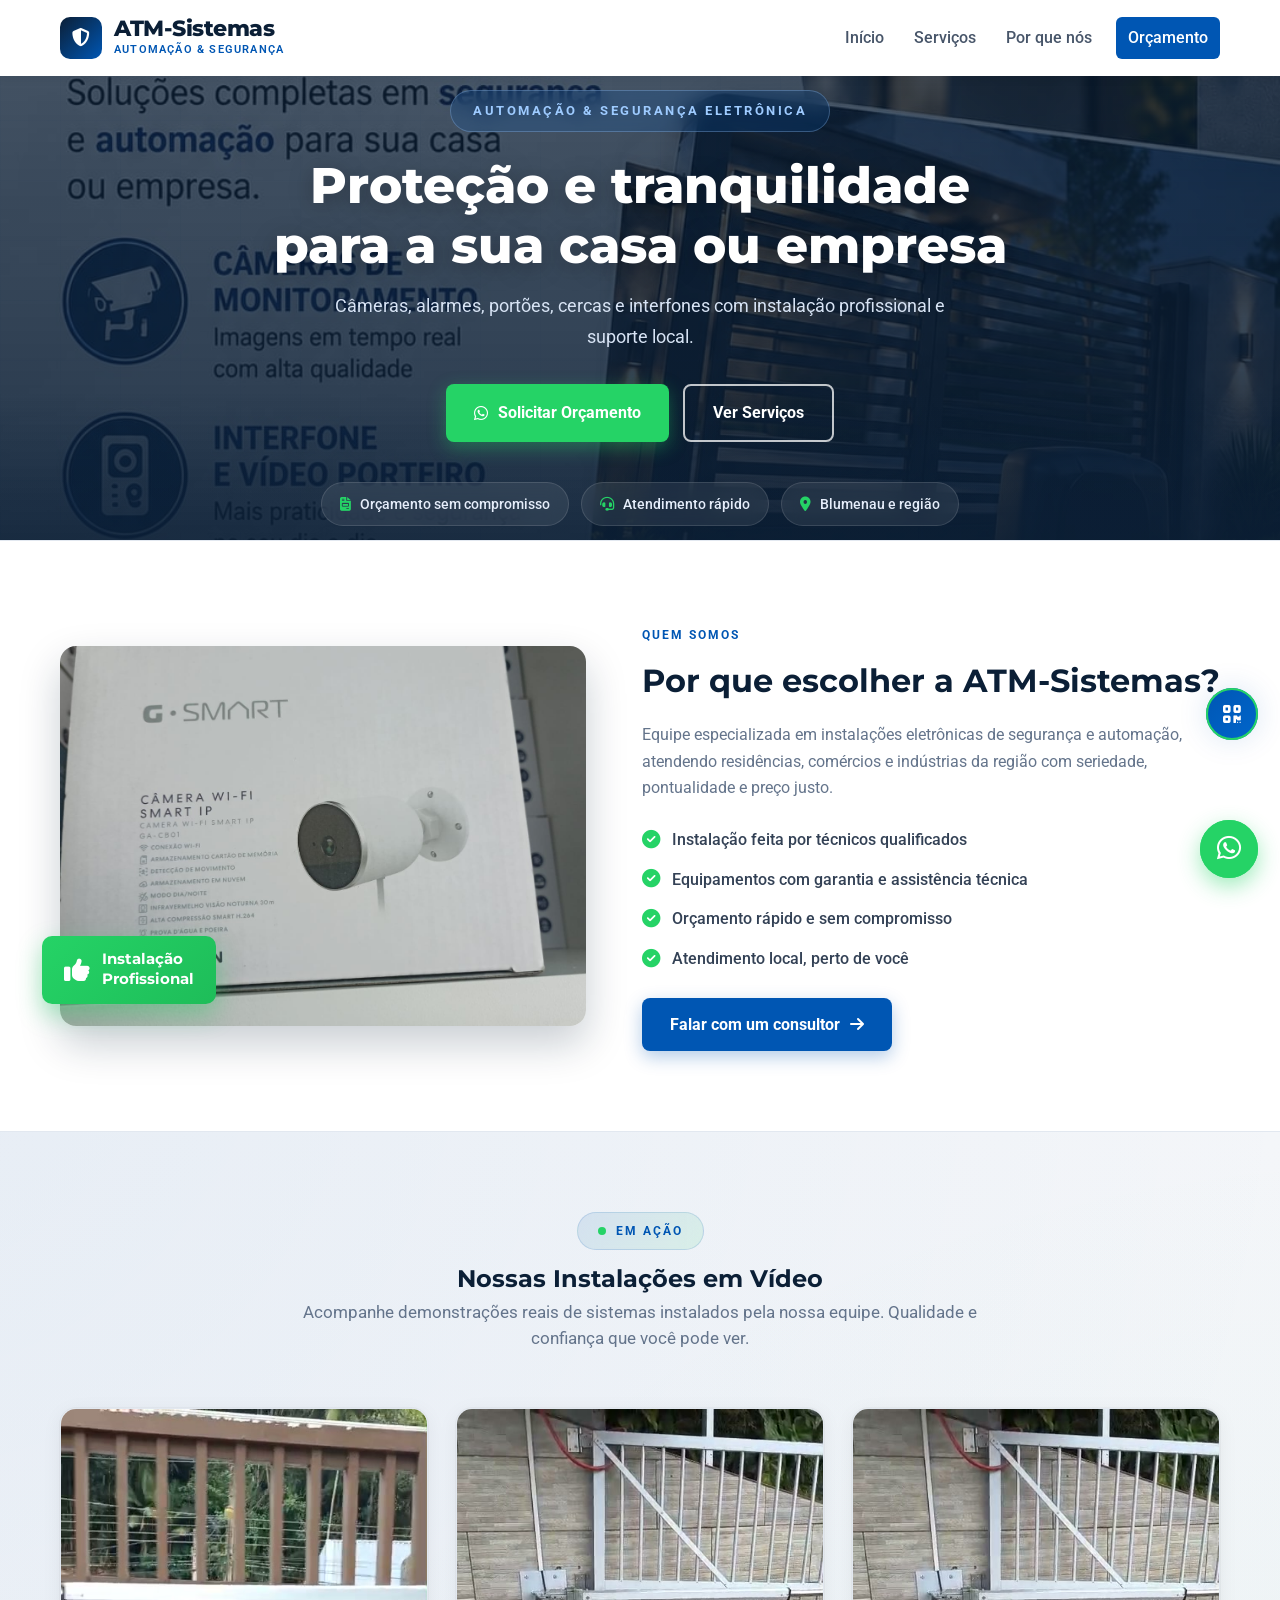
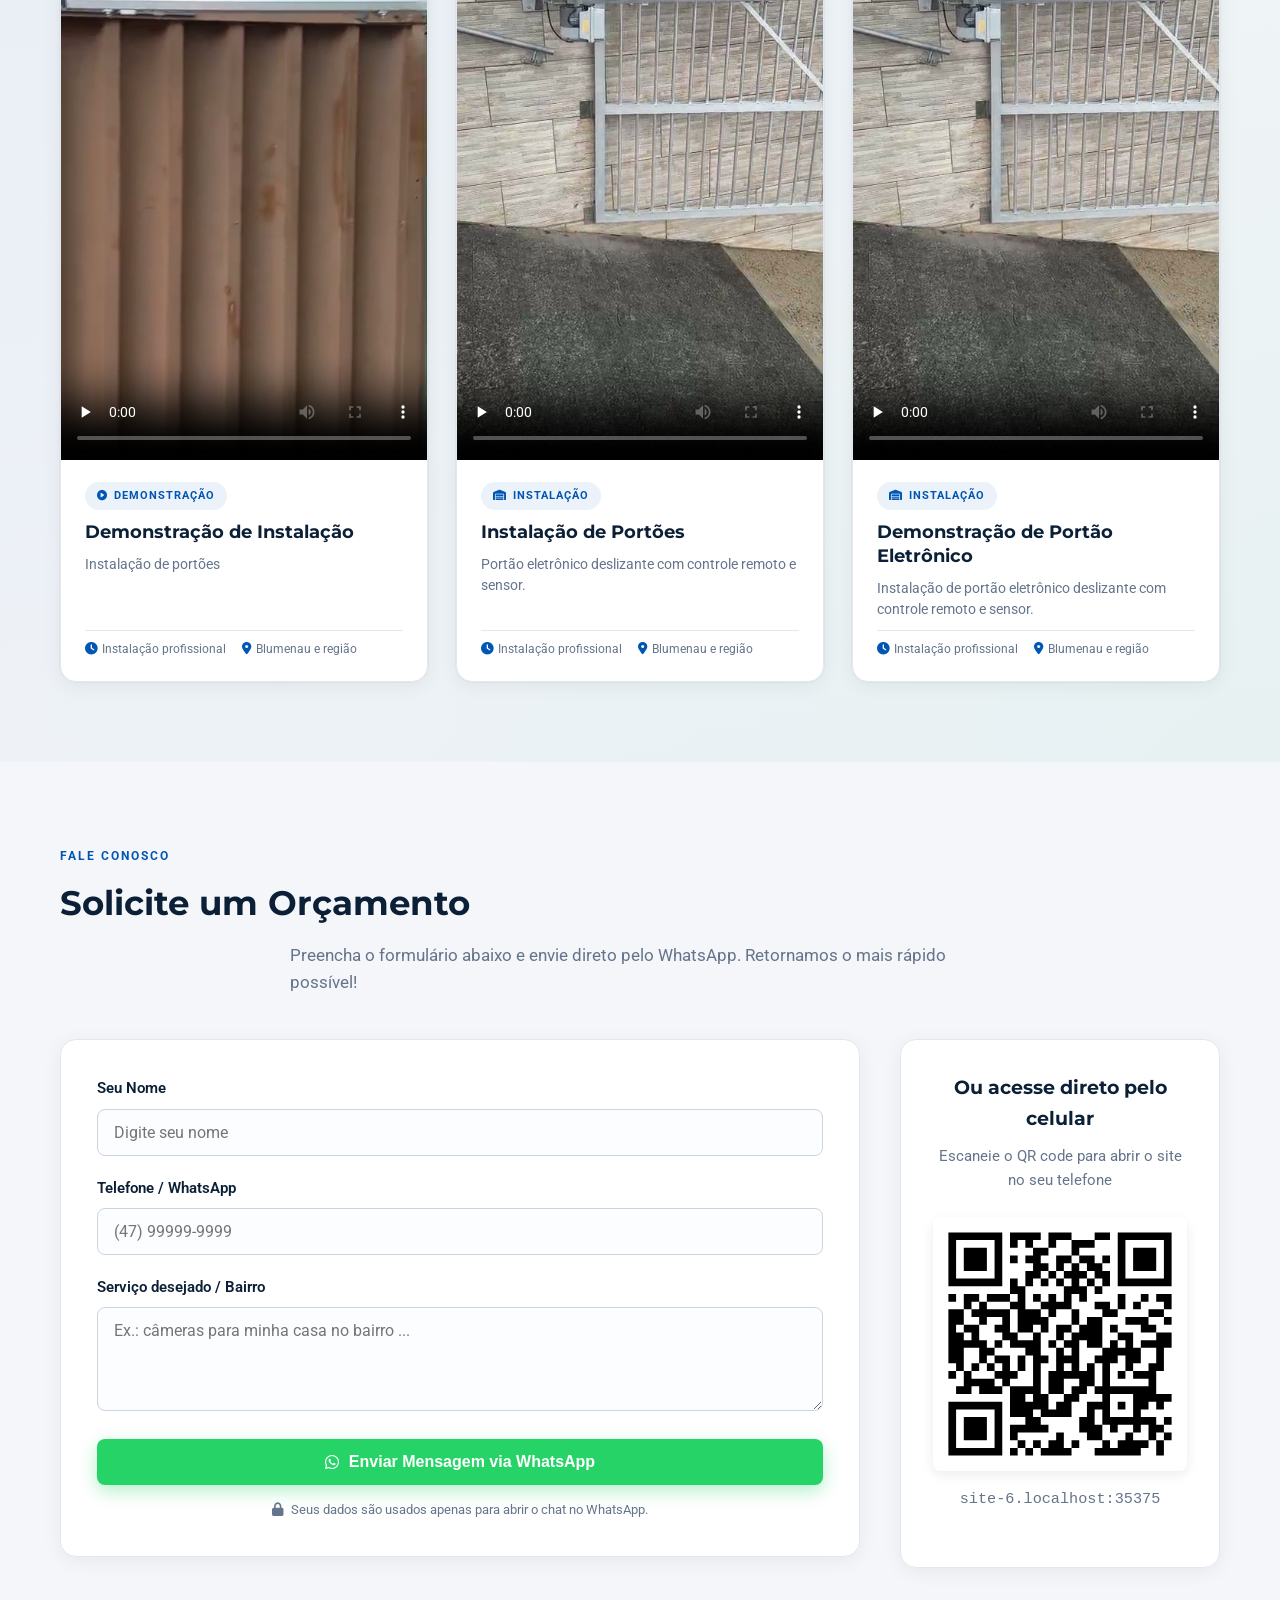
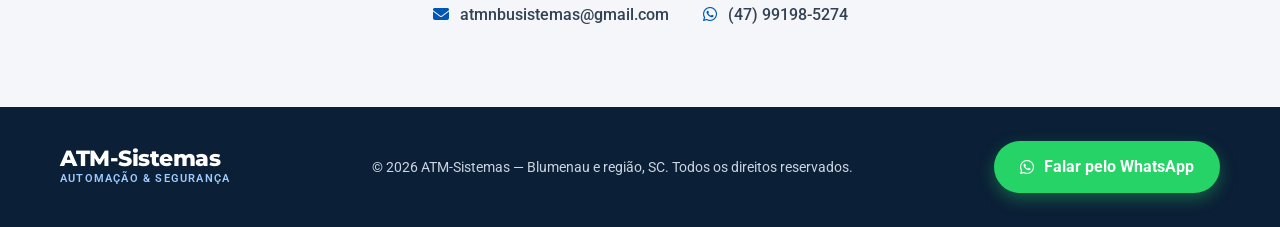
==== commit ca3b57d0: "fix: restaurar controles nativos (fullscreen, volume, etc.)" ====
--- a/index.html
+++ b/index.html
@@ -332,7 +332,7 @@
 
                 card.innerHTML = '\
                     <div class="gallery-video-wrapper">\
-                        <video preload="none" poster="' + video.poster + '" playsinline>\
+                        <video preload="none" poster="' + video.poster + '" playsinline controls>\
                             <source src="' + video.src + '" type="video/mp4">\
                             Seu navegador não suporta a tag de vídeo.\
                         </video>\
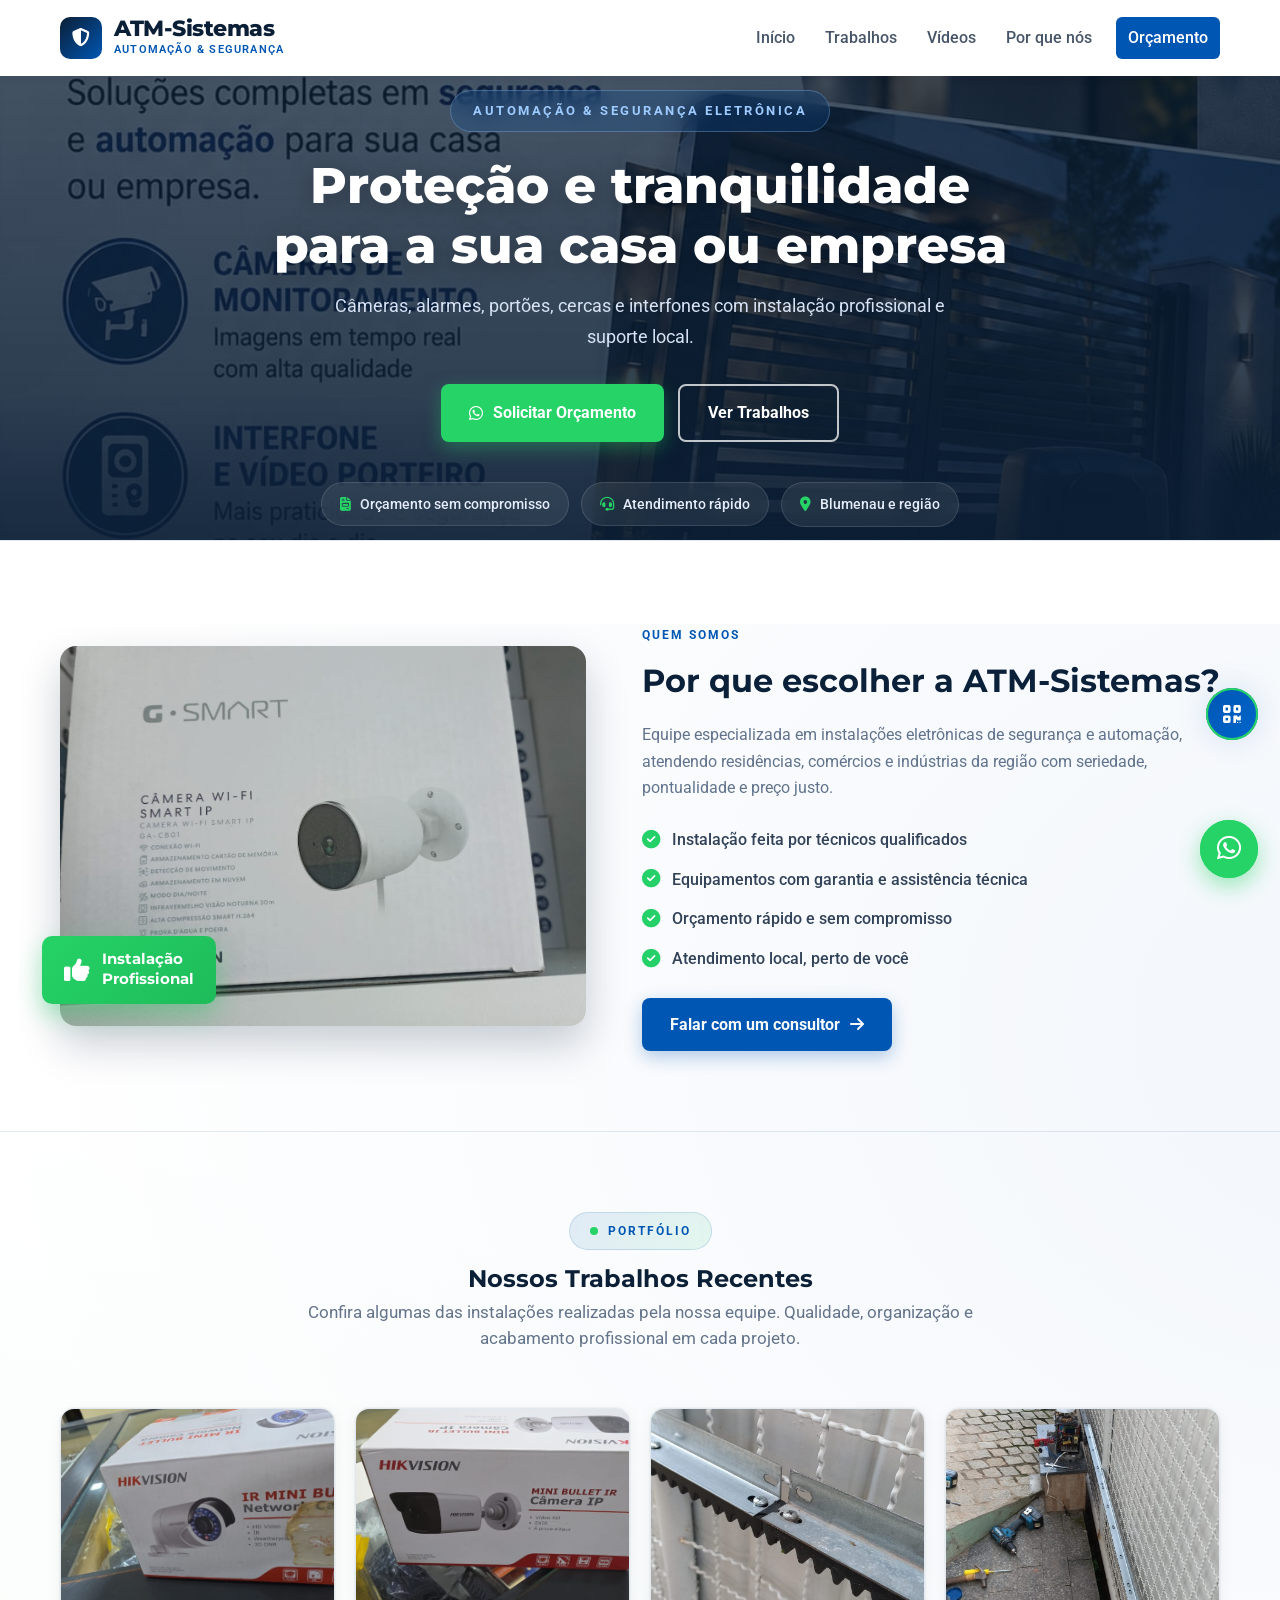
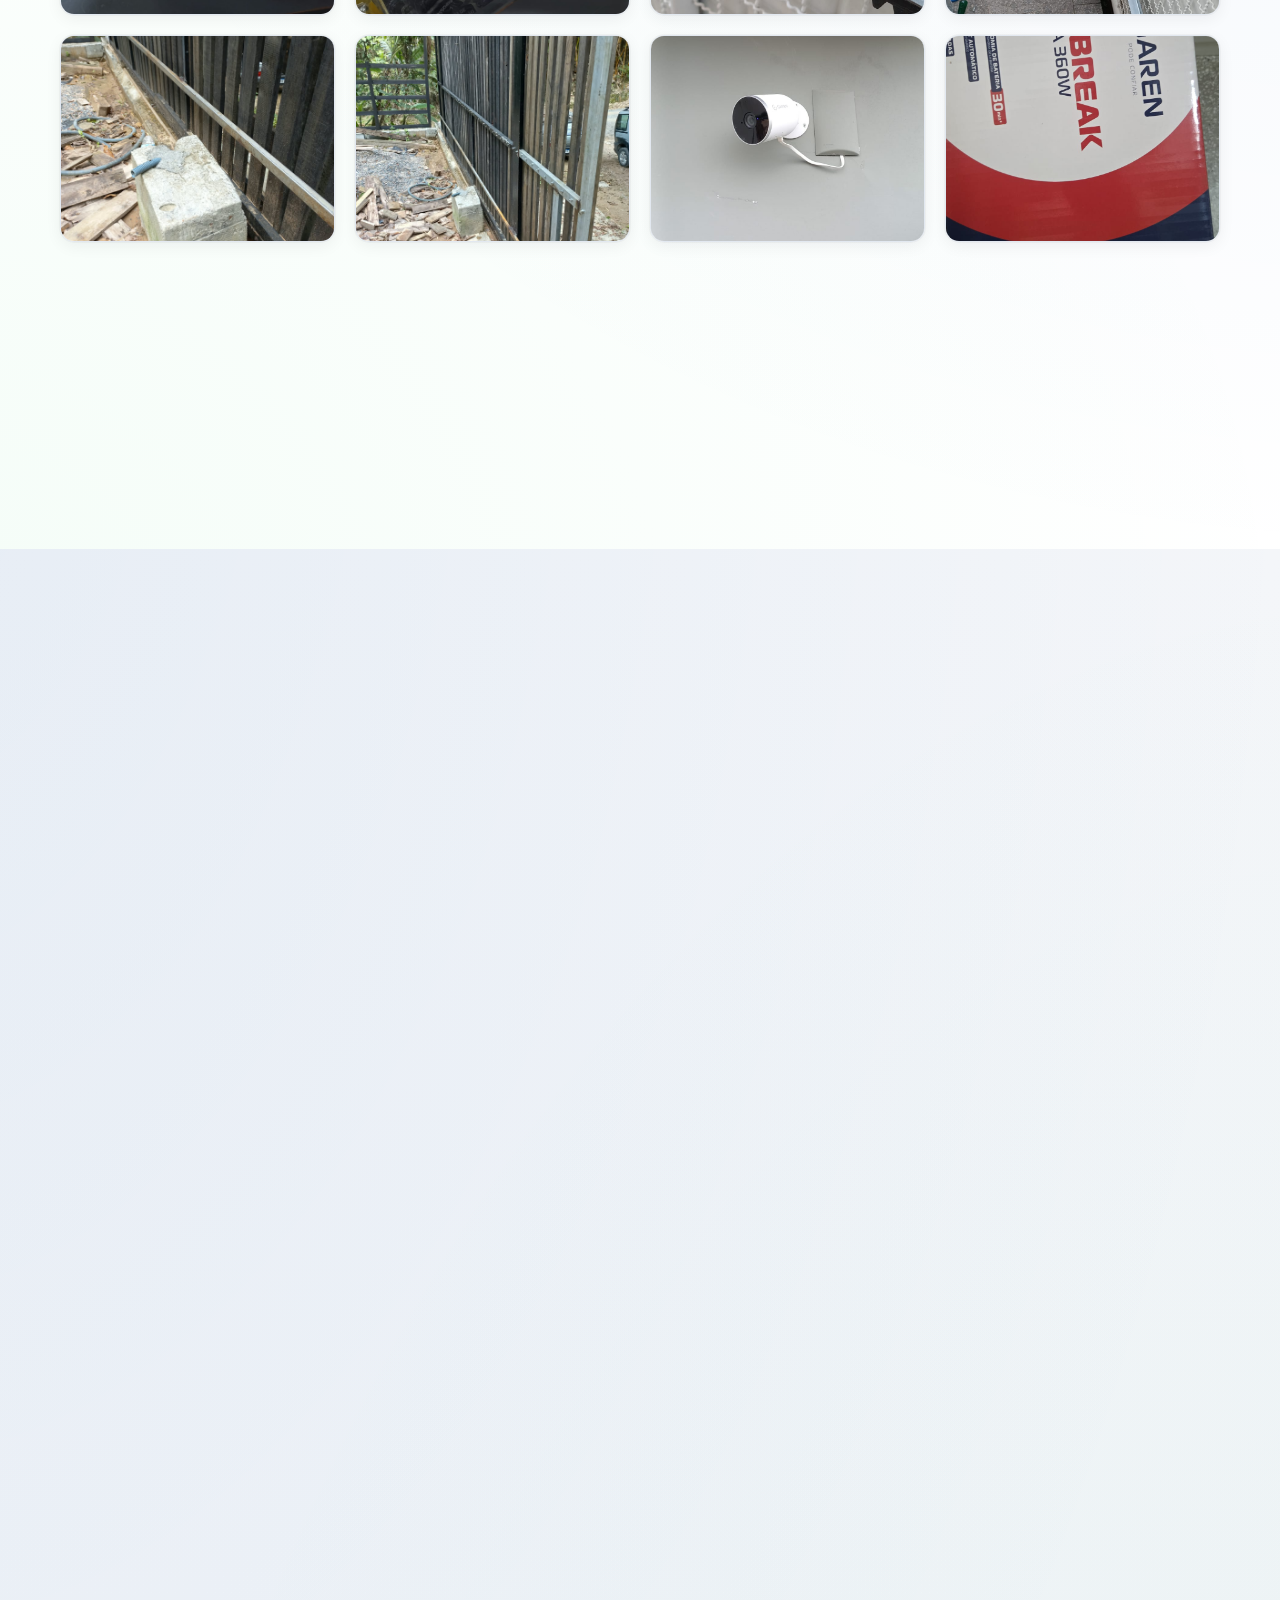
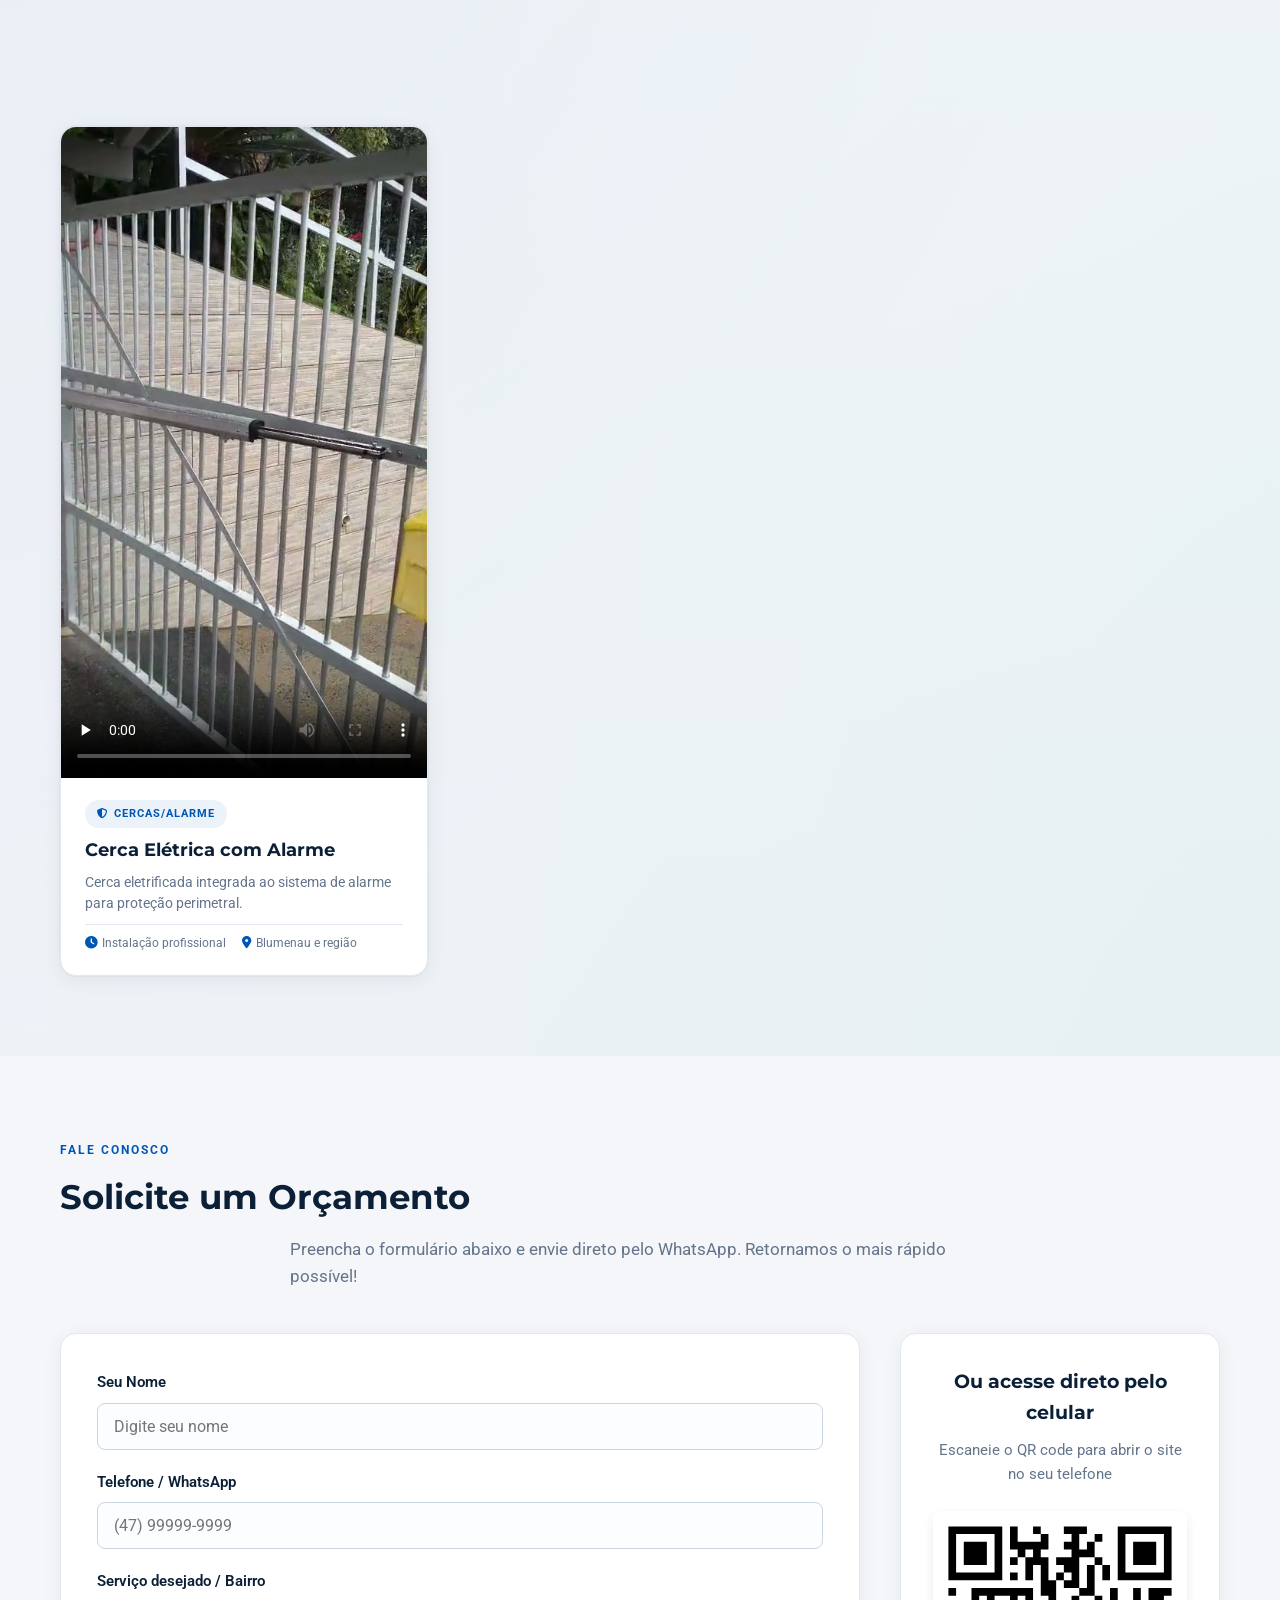
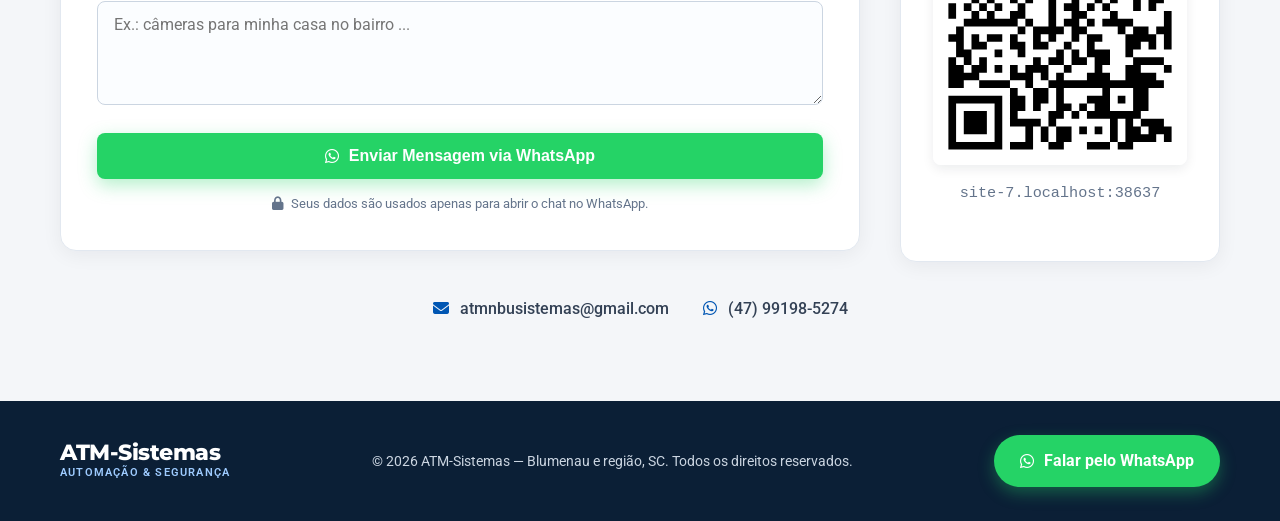
==== commit 4154282d: "feat: reorganiza site com galeria de fotos e vídeos - Nova estrutura assets/ (images/, videos/, post" ====
--- a/index.html
+++ b/index.html
@@ -41,7 +41,8 @@
 
             <nav class="nav" id="navMenu">
                 <a href="#inicio">Início</a>
-                <a href="#servicos">Serviços</a>
+                <a href="#galeria-fotos">Trabalhos</a>
+                <a href="#galeria">Vídeos</a>
                 <a href="#sobre">Por que nós</a>
                 <a href="#contato" class="btn-nav">Orçamento</a>
             </nav>
@@ -51,7 +52,7 @@
     <!-- ==========================================================
        2. HERO / BANNER PRINCIPAL (foto local + texto + CTA)
        ========================================================== -->
-    <section id="inicio" class="hero">
+    <section id="inicio" class="hero" style="background-image: url('assets/images/hero-bg.jpg')">
         <div class="hero-overlay"></div>
         <div class="container hero-content">
             <span class="hero-eyebrow">Automação &amp; Segurança Eletrônica</span>
@@ -62,7 +63,7 @@
                 <a href="https://wa.me/5547991985274?text=Ol%C3%A1%2C%20vi%20o%20site%20da%20ATM-Sistemas%20e%20gostaria%20de%20um%20or%C3%A7amento." target="_blank" class="btn btn-whatsapp">
                     <i class="fab fa-whatsapp"></i> Solicitar Orçamento
                 </a>
-                <a href="#servicos" class="btn btn-outline">Ver Serviços</a>
+                <a href="#galeria-fotos" class="btn btn-outline">Ver Trabalhos</a>
             </div>
 
             <div class="hero-badges">
@@ -79,7 +80,7 @@
     <section id="sobre" class="about">
         <div class="container about-grid">
             <div class="about-img-wrap reveal">
-                <img src="foto2.jpg" alt="Instalação de sistema de segurança pela ATM-Sistemas">
+                <img src="assets/images/sobre-instalacao.jpg" alt="Instalação de sistema de segurança pela ATM-Sistemas">
                 <div class="about-img-badge">
                     <i class="fas fa-thumbs-up"></i>
                     <span>Instalação<br>Profissional</span>
@@ -105,7 +106,24 @@
     </section>
 
     <!-- ==========================================================
-       5. GALERIA DE VÍDEOS / DEMONSTRAÇÕES
+       5. GALERIA DE FOTOS - TRABALHOS REALIZADOS
+       ========================================================== -->
+    <section id="galeria-fotos" class="photo-gallery-section">
+        <div class="container">
+            <div class="section-header reveal">
+                <span class="section-eyebrow">Portfólio</span>
+                <h2>Nossos Trabalhos Recentes</h2>
+                <p class="section-desc">Confira algumas das instalações realizadas pela nossa equipe. Qualidade, organização e acabamento profissional em cada projeto.</p>
+            </div>
+
+            <div class="photo-gallery-grid" id="photoGalleryGrid">
+                <!-- Fotos serão inseridas via JS -->
+            </div>
+        </div>
+    </section>
+
+    <!-- ==========================================================
+       6. GALERIA DE VÍDEOS / DEMONSTRAÇÕES
        ========================================================== -->
     <section id="galeria" class="gallery-section">
         <div class="container">
@@ -295,31 +313,130 @@
 
         document.getElementById('year').textContent = new Date().getFullYear();
 
+        // ---- Galeria de fotos ----
+        const galleryPhotos = [
+            { src: 'assets/images/galeria-01.jpg', alt: 'Instalação de câmeras de monitoramento', category: 'Câmeras' },
+            { src: 'assets/images/galeria-02.jpg', alt: 'Instalação de portão eletrônico', category: 'Portões' },
+            { src: 'assets/images/galeria-03.jpg', alt: 'Instalação de cerca elétrica', category: 'Cercas' },
+            { src: 'assets/images/galeria-04.jpg', alt: 'Sistema de alarme residencial', category: 'Alarmes' },
+            { src: 'assets/images/galeria-05.jpg', alt: 'Instalação de interfone', category: 'Interfones' },
+            { src: 'assets/images/galeria-06.jpg', alt: 'Monitoramento remoto via celular', category: 'Câmeras' },
+            { src: 'assets/images/galeria-07.jpg', alt: 'Portão deslizante automatizado', category: 'Portões' },
+            { src: 'assets/images/galeria-08.jpg', alt: 'Cerca elétrica com alarme', category: 'Cercas' },
+            { src: 'assets/images/galeria-09.jpg', alt: 'Central de alarme instalada', category: 'Alarmes' },
+            { src: 'assets/images/galeria-10.jpg', alt: 'Instalação completa de segurança', category: 'Completo' }
+        ];
+
+        const photoGalleryGrid = document.getElementById('photoGalleryGrid');
+        if (photoGalleryGrid) {
+            galleryPhotos.forEach(function (photo, index) {
+                const item = document.createElement('article');
+                item.className = 'photo-gallery-item reveal';
+                item.style.transitionDelay = (index * 80) + 'ms';
+                
+                item.innerHTML = '\
+                    <div class="photo-gallery-wrapper">\
+                        <img src="' + photo.src + '" alt="' + photo.alt + '" loading="lazy">\
+                        <div class="photo-gallery-overlay">\
+                            <span class="photo-category">' + photo.category + '</span>\
+                            <button type="button" class="photo-zoom-btn" aria-label="Ampliar imagem">\
+                                <i class="fas fa-search-plus"></i>\
+                            </button>\
+                        </div>\
+                    </div>';
+                photoGalleryGrid.appendChild(item);
+            });
+
+            // Lightbox simples para ampliar fotos
+            const lightbox = document.createElement('div');
+            lightbox.className = 'photo-lightbox';
+            lightbox.innerHTML = '\
+                <button class="lightbox-close" aria-label="Fechar"><i class="fas fa-times"></i></button>\
+                <button class="lightbox-prev" aria-label="Anterior"><i class="fas fa-chevron-left"></i></button>\
+                <img src="" alt="">\
+                <button class="lightbox-next" aria-label="Próxima"><i class="fas fa-chevron-right"></i></button>\
+                <div class="lightbox-caption"></div>';
+            document.body.appendChild(lightbox);
+
+            let currentPhotoIndex = 0;
+            const lightboxImg = lightbox.querySelector('img');
+            const lightboxCaption = lightbox.querySelector('.lightbox-caption');
+
+            function openLightbox(index) {
+                currentPhotoIndex = index;
+                const photo = galleryPhotos[index];
+                lightboxImg.src = photo.src;
+                lightboxImg.alt = photo.alt;
+                lightboxCaption.textContent = photo.alt + ' — ' + photo.category;
+                lightbox.classList.add('active');
+                document.body.style.overflow = 'hidden';
+            }
+
+            function closeLightbox() {
+                lightbox.classList.remove('active');
+                document.body.style.overflow = '';
+            }
+
+            function navigateLightbox(direction) {
+                currentPhotoIndex = (currentPhotoIndex + direction + galleryPhotos.length) % galleryPhotos.length;
+                openLightbox(currentPhotoIndex);
+            }
+
+            photoGalleryGrid.querySelectorAll('.photo-gallery-item').forEach(function (item, index) {
+                item.addEventListener('click', function () {
+                    openLightbox(index);
+                });
+            });
+
+            lightbox.querySelector('.lightbox-close').addEventListener('click', closeLightbox);
+            lightbox.querySelector('.lightbox-prev').addEventListener('click', function () { navigateLightbox(-1); });
+            lightbox.querySelector('.lightbox-next').addEventListener('click', function () { navigateLightbox(1); });
+            lightbox.addEventListener('click', function (e) {
+                if (e.target === lightbox) closeLightbox();
+            });
+
+            document.addEventListener('keydown', function (e) {
+                if (!lightbox.classList.contains('active')) return;
+                if (e.key === 'Escape') closeLightbox();
+                if (e.key === 'ArrowLeft') navigateLightbox(-1);
+                if (e.key === 'ArrowRight') navigateLightbox(1);
+            });
+
+        } // Fecha if (photoGalleryGrid)
+
         // ---- Galeria de vídeos ----
         const galleryVideos = [
             {
-                src: 'video1.mp4',
-                poster: 'poster-video1.jpg',
+                src: 'assets/videos/demo-instalacao.mp4',
+                poster: 'assets/posters/demo-instalacao.jpg',
                 title: 'Demonstração de Instalação',
-                desc: 'Instalação de portões',
+                desc: 'Visão geral de instalação completa de sistema de segurança.',
                 tag: 'Demonstração',
                 icon: 'fa-play-circle'
             },
             {
-                src: 'portao.mp4',
-                poster: 'poster-portao.jpg',
-                title: 'Instalação de Portões',
-                desc: 'Portão eletrônico deslizante com controle remoto e sensor.',
-                tag: 'Instalação',
+                src: 'assets/videos/portao-eletronico.mp4',
+                poster: 'assets/posters/portao-eletronico.jpg',
+                title: 'Instalação de Portão Eletrônico',
+                desc: 'Portão deslizante automatizado com controle remoto e sensor de segurança.',
+                tag: 'Portões',
                 icon: 'fa-warehouse'
             },
             {
-                src: 'portao.mp4',
-                poster: 'poster-portao.jpg',
-                title: 'Demonstração de Portão Eletrônico',
-                desc: 'Instalação de portão eletrônico deslizante com controle remoto e sensor.',
-                tag: 'Instalação',
-                icon: 'fa-warehouse'
+                src: 'assets/videos/cameras-monitoramento.mp4',
+                poster: 'assets/posters/demo-instalacao.jpg',
+                title: 'Sistema de Câmeras de Monitoramento',
+                desc: 'Instalação de câmeras HD com visão noturna e acesso remoto pelo celular.',
+                tag: 'Câmeras',
+                icon: 'fa-video'
+            },
+            {
+                src: 'assets/videos/cerca-alarme.mp4',
+                poster: 'assets/posters/cerca-alarme.jpg',
+                title: 'Cerca Elétrica com Alarme',
+                desc: 'Cerca eletrificada integrada ao sistema de alarme para proteção perimetral.',
+                tag: 'Cercas/Alarme',
+                icon: 'fa-shield-halved'
             }
         ];
 
--- a/style.css
+++ b/style.css
@@ -252,7 +252,7 @@
     justify-content: center;
     text-align: center;
     color: #fff;
-    background: url('foto1.jpg') center/cover no-repeat;
+    background: url('assets/images/hero-bg.jpg') center/cover no-repeat;
     margin-top: calc(-1 * var(--header-h)); /* o hero enche o espaço do header fixo */
     padding-top: var(--header-h);
     overflow: hidden;
@@ -639,6 +639,244 @@
     color: var(--green);
     font-size: 1.15rem;
     flex-shrink: 0;
+}
+
+/* ==========================================================
+   GALERIA DE FOTOS (PORTFÓLIO)
+   ========================================================== */
+.photo-gallery-section {
+    background-color: #fff;
+    padding: 80px 0;
+    position: relative;
+}
+
+.photo-gallery-section::before {
+    content: '';
+    position: absolute;
+    top: -50%;
+    left: -50%;
+    width: 200%;
+    height: 200%;
+    background: 
+        radial-gradient(ellipse at 20% 80%, rgba(37, 211, 102, 0.05) 0%, transparent 50%),
+        radial-gradient(ellipse at 80% 20%, rgba(0, 86, 179, 0.05) 0%, transparent 50%);
+    pointer-events: none;
+    z-index: 0;
+}
+
+.photo-gallery-grid {
+    display: grid;
+    grid-template-columns: repeat(auto-fit, minmax(min(260px, 100%), 1fr));
+    gap: 20px;
+    position: relative;
+    z-index: 1;
+}
+
+.photo-gallery-item {
+    border-radius: 14px;
+    overflow: hidden;
+    box-shadow: 
+        0 4px 16px rgba(15, 23, 42, 0.06),
+        0 0 0 1px rgba(15, 23, 42, 0.03);
+    border: 1px solid var(--border);
+    transition: 
+        transform 0.4s cubic-bezier(0.16, 1, 0.3, 1),
+        box-shadow 0.4s cubic-bezier(0.16, 1, 0.3, 1),
+        border-color 0.3s ease;
+    background: #fff;
+    cursor: zoom-in;
+}
+
+.photo-gallery-item::before {
+    content: '';
+    position: absolute;
+    top: 0;
+    left: 0;
+    right: 0;
+    height: 3px;
+    background: linear-gradient(90deg, var(--green), var(--blue));
+    transform: scaleX(0);
+    transform-origin: left;
+    transition: transform 0.4s cubic-bezier(0.16, 1, 0.3, 1);
+    z-index: 2;
+}
+
+.photo-gallery-item:hover {
+    transform: translateY(-6px);
+    box-shadow: 
+        0 16px 32px rgba(37, 211, 102, 0.12),
+        0 0 0 1px rgba(37, 211, 102, 0.1);
+    border-color: rgba(37, 211, 102, 0.2);
+}
+
+.photo-gallery-item:hover::before {
+    transform: scaleX(1);
+}
+
+.photo-gallery-wrapper {
+    position: relative;
+    width: 100%;
+    aspect-ratio: 4 / 3;
+    background: #f1f5f9;
+    overflow: hidden;
+}
+
+.photo-gallery-wrapper img {
+    width: 100%;
+    height: 100%;
+    object-fit: cover;
+    transition: transform 0.6s cubic-bezier(0.16, 1, 0.3, 1);
+}
+
+.photo-gallery-item:hover .photo-gallery-wrapper img {
+    transform: scale(1.08);
+}
+
+.photo-gallery-overlay {
+    position: absolute;
+    inset: 0;
+    background: linear-gradient(180deg, transparent 50%, rgba(11, 31, 54, 0.85) 100%);
+    display: flex;
+    justify-content: space-between;
+    align-items: flex-end;
+    padding: 16px;
+    opacity: 0;
+    transition: opacity 0.3s ease;
+}
+
+.photo-gallery-item:hover .photo-gallery-overlay {
+    opacity: 1;
+}
+
+@media (hover: none) {
+    .photo-gallery-overlay {
+        opacity: 1;
+    }
+}
+
+.photo-category {
+    font-size: 0.7rem;
+    font-weight: 700;
+    letter-spacing: 1px;
+    text-transform: uppercase;
+    color: #fff;
+    background: rgba(37, 211, 102, 0.9);
+    padding: 5px 12px;
+    border-radius: 20px;
+    backdrop-filter: blur(10px);
+}
+
+.photo-zoom-btn {
+    width: 40px;
+    height: 40px;
+    border-radius: 50%;
+    background: rgba(255, 255, 255, 0.2);
+    color: #fff;
+    border: none;
+    display: flex;
+    align-items: center;
+    justify-content: center;
+    font-size: 1rem;
+    backdrop-filter: blur(10px);
+    transition: background 0.3s ease, transform 0.3s ease;
+    cursor: pointer;
+}
+
+.photo-zoom-btn:hover {
+    background: var(--green);
+    transform: scale(1.1);
+}
+
+/* Lightbox */
+.photo-lightbox {
+    position: fixed;
+    inset: 0;
+    z-index: 3000;
+    display: flex;
+    align-items: center;
+    justify-content: center;
+    background: rgba(11, 31, 54, 0.95);
+    backdrop-filter: blur(8px);
+    opacity: 0;
+    visibility: hidden;
+    transition: opacity 0.3s ease, visibility 0.3s ease;
+    padding: 20px;
+}
+
+.photo-lightbox.active {
+    opacity: 1;
+    visibility: visible;
+}
+
+.photo-lightbox img {
+    max-width: 100%;
+    max-height: 85vh;
+    object-fit: contain;
+    border-radius: 8px;
+    box-shadow: 0 20px 60px rgba(0, 0, 0, 0.5);
+    transform: scale(0.9);
+    transition: transform 0.3s cubic-bezier(0.16, 1, 0.3, 1);
+}
+
+.photo-lightbox.active img {
+    transform: scale(1);
+}
+
+.lightbox-close,
+.lightbox-prev,
+.lightbox-next {
+    position: absolute;
+    width: 48px;
+    height: 48px;
+    border-radius: 50%;
+    background: rgba(255, 255, 255, 0.1);
+    color: #fff;
+    border: none;
+    display: flex;
+    align-items: center;
+    justify-content: center;
+    font-size: 1.2rem;
+    cursor: pointer;
+    transition: background 0.3s ease, transform 0.3s ease;
+    backdrop-filter: blur(10px);
+}
+
+.lightbox-close:hover,
+.lightbox-prev:hover,
+.lightbox-next:hover {
+    background: var(--green);
+    transform: scale(1.1);
+}
+
+.lightbox-close {
+    top: 20px;
+    right: 20px;
+}
+
+.lightbox-prev {
+    left: 20px;
+    top: 50%;
+    transform: translateY(-50%);
+}
+
+.lightbox-next {
+    right: 20px;
+    top: 50%;
+    transform: translateY(-50%);
+}
+
+.lightbox-caption {
+    position: absolute;
+    bottom: -50px;
+    left: 50%;
+    transform: translateX(-50%);
+    color: rgba(255, 255, 255, 0.8);
+    font-size: 0.9rem;
+    text-align: center;
+    max-width: 90%;
+    white-space: nowrap;
+    overflow: hidden;
+    text-overflow: ellipsis;
 }
 
 /* ==========================================================
@@ -1550,6 +1788,47 @@
         font-size: 0.9rem;
     }
 
+    /* Galeria de fotos - mobile */
+    .photo-gallery-grid {
+        grid-template-columns: repeat(auto-fit, minmax(min(280px, 100%), 1fr));
+        gap: 16px;
+    }
+
+    .photo-gallery-wrapper {
+        aspect-ratio: 4 / 3;
+    }
+
+    .photo-gallery-overlay {
+        opacity: 1;
+        background: linear-gradient(180deg, transparent 40%, rgba(11, 31, 54, 0.8) 100%);
+    }
+
+    .lightbox-close,
+    .lightbox-prev,
+    .lightbox-next {
+        width: 44px;
+        height: 44px;
+        font-size: 1rem;
+    }
+
+    .lightbox-close {
+        top: 12px;
+        right: 12px;
+    }
+
+    .lightbox-prev {
+        left: 12px;
+    }
+
+    .lightbox-next {
+        right: 12px;
+    }
+
+    .lightbox-caption {
+        bottom: -40px;
+        font-size: 0.8rem;
+    }
+
     .contact-grid {
         grid-template-columns: 1fr;
         gap: 24px;
@@ -1613,4 +1892,12 @@
     .float-pulse {
         animation: none;
     }
-}
+
+    .photo-lightbox,
+    .photo-lightbox img,
+    .lightbox-close,
+    .lightbox-prev,
+    .lightbox-next {
+        transition: none;
+    }
+}
